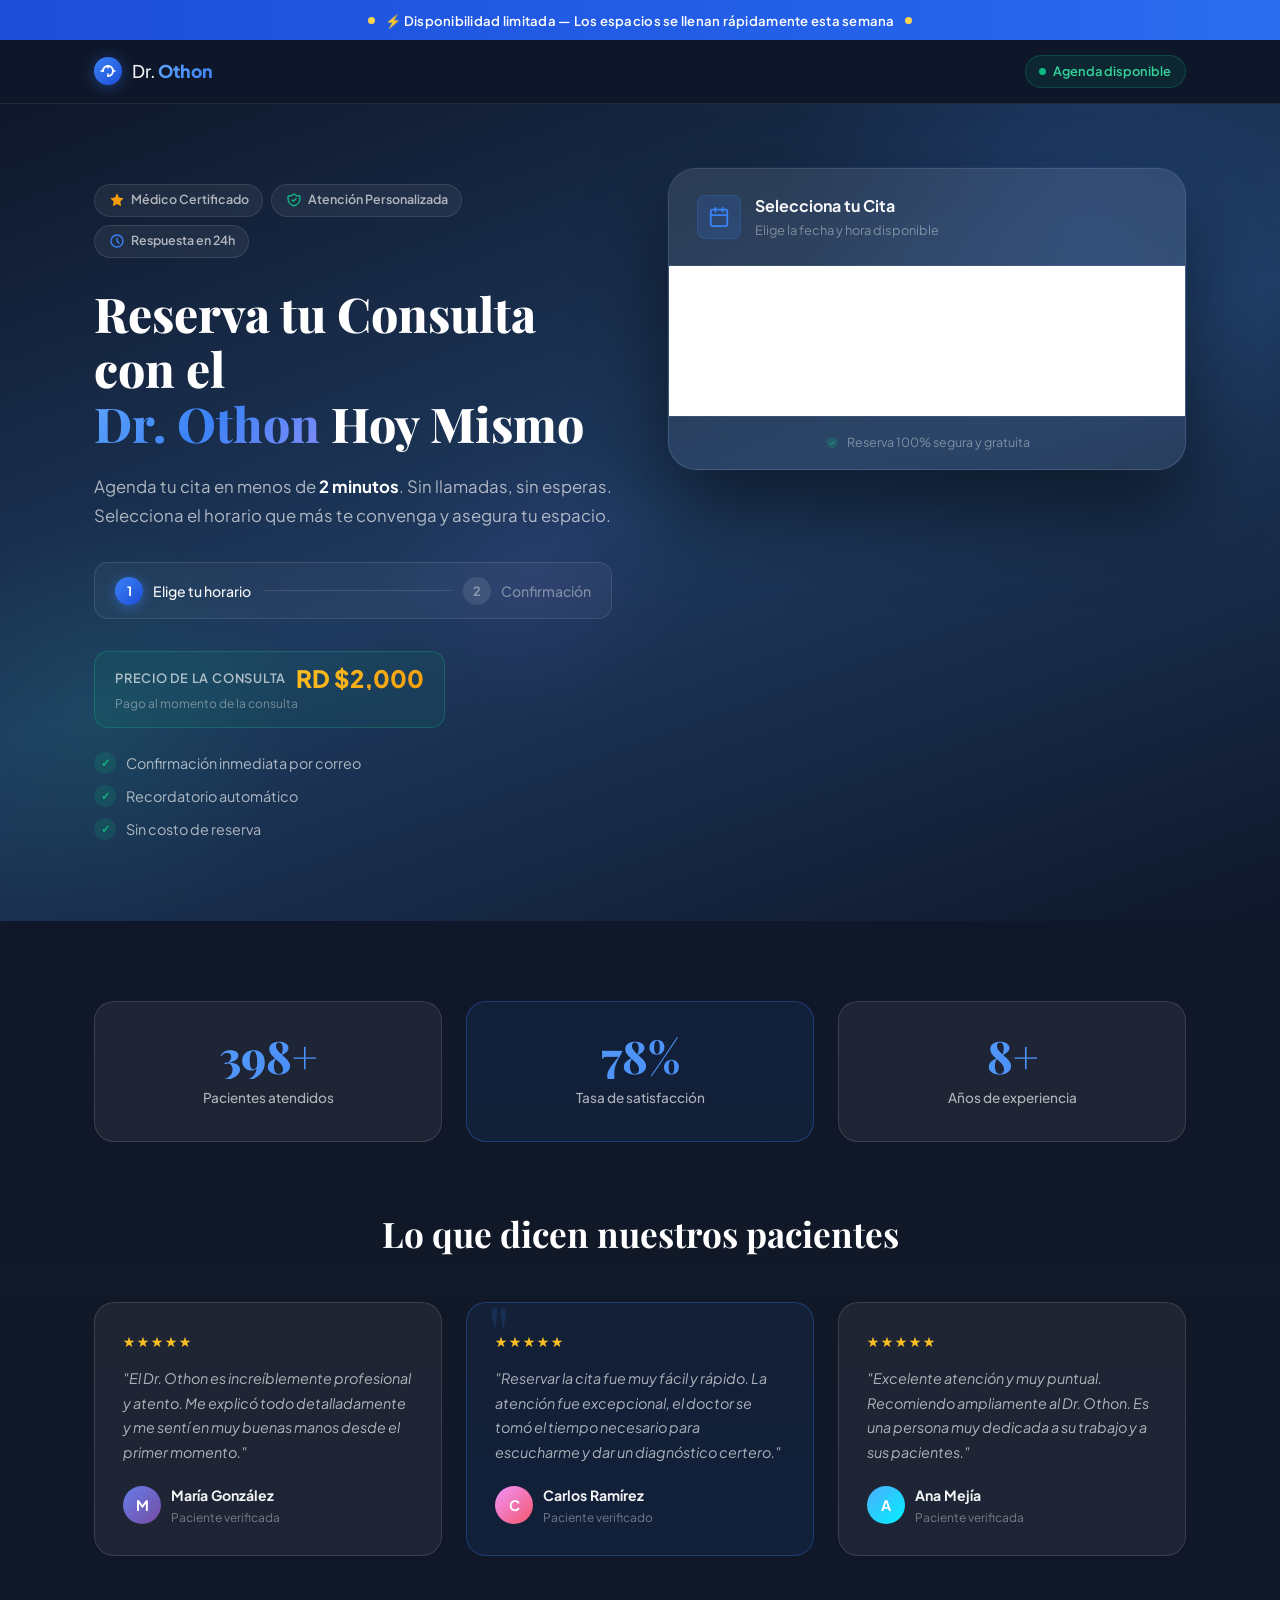
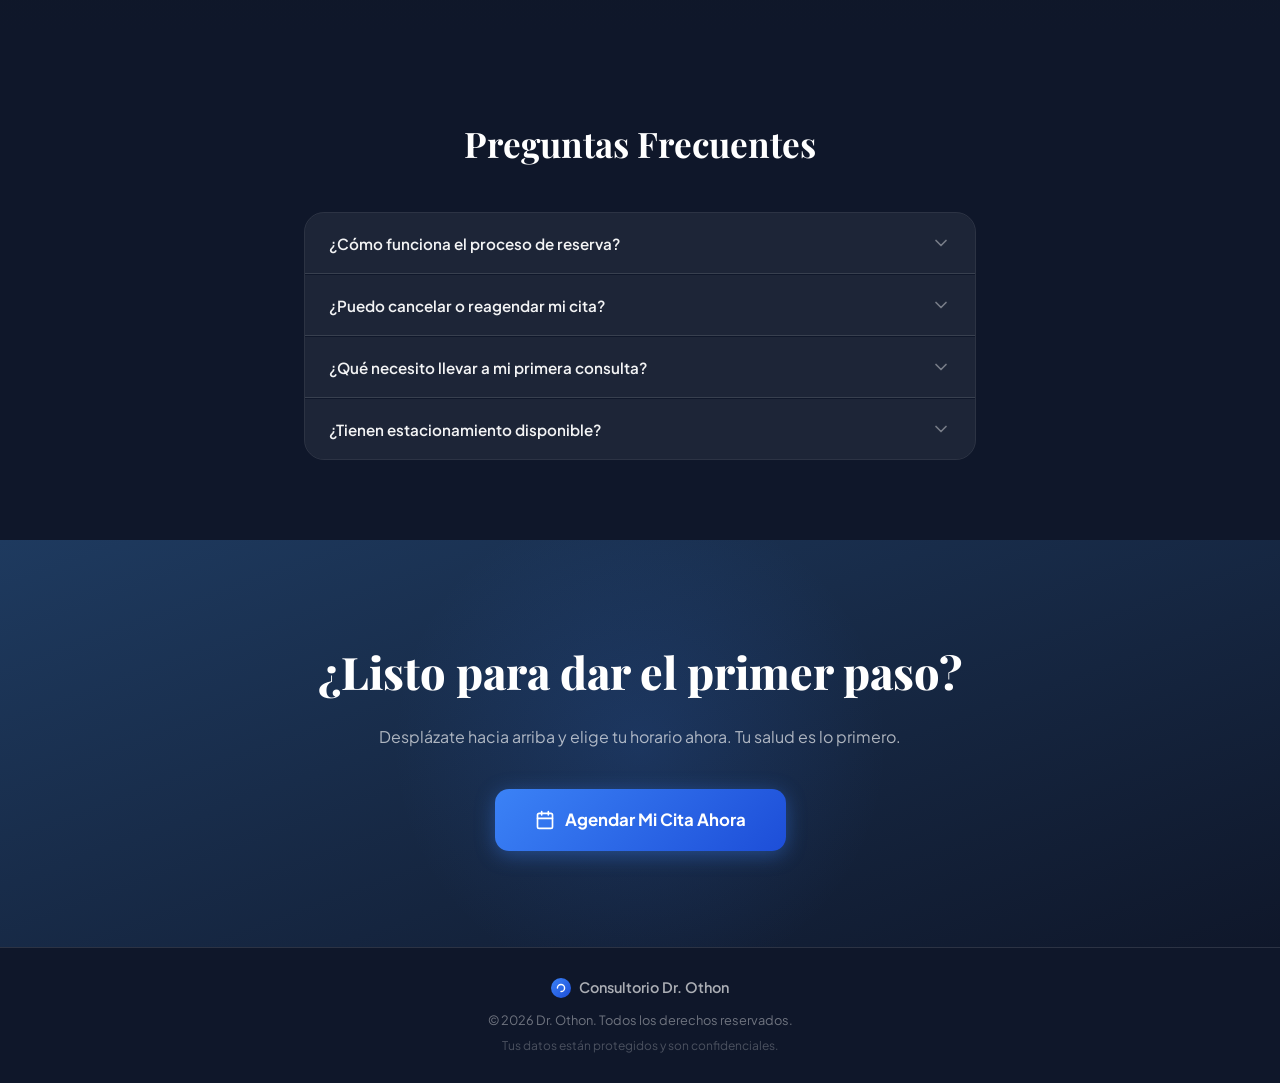
==== index.html @ 5074ccee "feat: landing page Dr. Othon - alta conversion con calendario Leadways, pixel Meta y pagina de graci" ====
<!DOCTYPE html>
<html lang="es">
<head>
  <meta charset="UTF-8" />
  <meta name="viewport" content="width=device-width, initial-scale=1.0" />
  <title>Agenda tu Cita con el Dr. Othon | Atención Médica Especializada</title>
  <meta name="description" content="Agenda tu consulta con el Dr. Othon de forma rápida y sencilla. Atención médica personalizada y de alta calidad. ¡Reserva tu cita hoy!" />
  <link rel="preconnect" href="https://fonts.googleapis.com" />
  <link rel="preconnect" href="https://fonts.gstatic.com" crossorigin />
  <link href="https://fonts.googleapis.com/css2?family=Plus+Jakarta+Sans:wght@300;400;500;600;700;800&family=Playfair+Display:wght@700;800&display=swap" rel="stylesheet" />
  <link rel="stylesheet" href="styles.css" />

  <!-- Meta Pixel Code -->
  <script>
    !function(f,b,e,v,n,t,s)
    {if(f.fbq)return;n=f.fbq=function(){n.callMethod?
    n.callMethod.apply(n,arguments):n.queue.push(arguments)};
    if(!f._fbq)f._fbq=n;n.push=n;n.loaded=!0;n.version='2.0';
    n.queue=[];t=b.createElement(e);t.async=!0;
    t.src=v;s=b.getElementsByTagName(e)[0];
    s.parentNode.insertBefore(t,s)}(window, document,'script',
    'https://connect.facebook.net/en_US/fbevents.js');
    fbq('init', '1824860601859421');
    fbq('track', 'PageView');
  </script>
  <noscript>
    <img height="1" width="1" style="display:none"
      src="https://www.facebook.com/tr?id=1824860601859421&ev=PageView&noscript=1" />
  </noscript>
  <!-- End Meta Pixel Code -->
</head>
<body>

  <!-- URGENCY BANNER -->
  <div class="urgency-banner" id="urgency-banner">
    <span class="pulse-dot"></span>
    <span>⚡ Disponibilidad limitada — Los espacios se llenan rápidamente esta semana</span>
    <span class="pulse-dot"></span>
  </div>

  <!-- HEADER -->
  <header class="header">
    <div class="header-inner">
      <div class="logo">
        <div class="logo-icon">
          <svg width="28" height="28" viewBox="0 0 28 28" fill="none" aria-hidden="true">
            <circle cx="14" cy="14" r="14" fill="url(#logo-grad)"/>
            <path d="M9 14c0-2.76 2.24-5 5-5s5 2.24 5 5-2.24 5-5 5" stroke="#fff" stroke-width="2" stroke-linecap="round"/>
            <path d="M14 9v2M14 17v2M9 14H7M21 14h-2" stroke="#fff" stroke-width="1.5" stroke-linecap="round"/>
            <defs>
              <linearGradient id="logo-grad" x1="0" y1="0" x2="28" y2="28" gradientUnits="userSpaceOnUse">
                <stop stop-color="#3B82F6"/>
                <stop offset="1" stop-color="#1D4ED8"/>
              </linearGradient>
            </defs>
          </svg>
        </div>
        <span class="logo-text">Dr. <strong>Othon</strong></span>
      </div>
      <div class="header-badge">
        <span class="badge-dot"></span>
        <span>Agenda disponible</span>
      </div>
    </div>
  </header>

  <!-- HERO SECTION -->
  <section class="hero">
    <div class="hero-bg-shapes">
      <div class="shape shape-1"></div>
      <div class="shape shape-2"></div>
      <div class="shape shape-3"></div>
    </div>
    <div class="container">
      <div class="hero-content">
        <div class="trust-badges">
          <div class="trust-badge">
            <svg width="16" height="16" viewBox="0 0 24 24" fill="none" aria-hidden="true"><path d="M12 2l2.9 6.3L22 9.3l-5 4.9 1.2 7L12 18l-6.2 3.2 1.2-7L2 9.3l7.1-1z" fill="#F59E0B"/></svg>
            Médico Certificado
          </div>
          <div class="trust-badge">
            <svg width="16" height="16" viewBox="0 0 24 24" fill="none" aria-hidden="true"><path d="M9 12l2 2 4-4m5.618-4.016A11.955 11.955 0 0112 2.944a11.955 11.955 0 01-8.618 3.04A12.02 12.02 0 003 9c0 5.591 3.824 10.29 9 11.622 5.176-1.332 9-6.03 9-11.622 0-1.042-.133-2.052-.382-3.016z" stroke="#10B981" stroke-width="2" stroke-linecap="round" stroke-linejoin="round"/></svg>
            Atención Personalizada
          </div>
          <div class="trust-badge">
            <svg width="16" height="16" viewBox="0 0 24 24" fill="none" aria-hidden="true"><path d="M12 8v4l3 3m6-3a9 9 0 11-18 0 9 9 0 0118 0z" stroke="#3B82F6" stroke-width="2" stroke-linecap="round" stroke-linejoin="round"/></svg>
            Respuesta en 24h
          </div>
        </div>

        <h1 class="hero-title">
          Reserva tu Consulta con el<br/>
          <span class="highlight-text">Dr. Othon</span> Hoy Mismo
        </h1>

        <p class="hero-subtitle">
          Agenda tu cita en menos de <strong>2 minutos</strong>. Sin llamadas, sin esperas. 
          Selecciona el horario que más te convenga y asegura tu espacio.
        </p>

        <!-- STEP INDICATOR -->
        <div class="steps-indicator">
          <div class="step active" id="step-indicator-1">
            <div class="step-num">1</div>
            <span>Elige tu horario</span>
          </div>
          <div class="step-connector"></div>
          <div class="step" id="step-indicator-2">
            <div class="step-num">2</div>
            <span>Confirmación</span>
          </div>
        </div>

        <!-- PRICE TAG -->
        <div class="price-tag">
          <div class="price-tag-inner">
            <span class="price-label">Precio de la consulta</span>
            <span class="price-amount">RD $2,000</span>
          </div>
          <div class="price-note">Pago al momento de la consulta</div>
        </div>

        <!-- BENEFITS ROW -->
        <div class="benefits-row">
          <div class="benefit-item">
            <div class="benefit-icon">✓</div>
            <span>Confirmación inmediata por correo</span>
          </div>
          <div class="benefit-item">
            <div class="benefit-icon">✓</div>
            <span>Recordatorio automático</span>
          </div>
          <div class="benefit-item">
            <div class="benefit-icon">✓</div>
            <span>Sin costo de reserva</span>
          </div>
        </div>
      </div>

      <!-- CALENDAR CARD -->
      <div class="calendar-card" id="calendar-section">
        <div class="card-header">
          <div class="card-header-icon">
            <svg width="22" height="22" viewBox="0 0 24 24" fill="none" aria-hidden="true">
              <rect x="3" y="4" width="18" height="18" rx="2" stroke="#3B82F6" stroke-width="2"/>
              <path d="M3 10h18M8 2v4M16 2v4" stroke="#3B82F6" stroke-width="2" stroke-linecap="round"/>
            </svg>
          </div>
          <div>
            <h2 class="card-title">Selecciona tu Cita</h2>
            <p class="card-subtitle">Elige la fecha y hora disponible</p>
          </div>
        </div>

        <div class="calendar-wrapper">
          <iframe 
            src="https://api.leadways.app/widget/booking/D5LoocAgL6M0CqwpDb0W" 
            style="width: 100%;border:none;overflow: hidden;" 
            scrolling="no" 
            id="D5LoocAgL6M0CqwpDb0W_1774272347127">
          </iframe>
          <script src="https://api.leadways.app/js/form_embed.js" type="text/javascript"></script>
        </div>

        <div class="calendar-footer">
          <div class="security-note">
            <svg width="14" height="14" viewBox="0 0 24 24" fill="none" aria-hidden="true">
              <path d="M12 2l-8.5 4.5v5c0 4.6 3.6 8.9 8.5 10 4.9-1.1 8.5-5.4 8.5-10v-5L12 2z" fill="#10B981" opacity=".2" stroke="#10B981" stroke-width="1.5"/>
              <path d="M8.5 12l2.5 2.5 5-5" stroke="#10B981" stroke-width="1.5" stroke-linecap="round" stroke-linejoin="round"/>
            </svg>
            <span>Reserva 100% segura y gratuita</span>
          </div>
        </div>
      </div>
    </div>
  </section>

  <!-- SOCIAL PROOF SECTION -->
  <section class="social-proof">
    <div class="container">
      <div class="stat-cards">
        <div class="stat-card">
          <div class="stat-number">500+</div>
          <div class="stat-label">Pacientes atendidos</div>
        </div>
        <div class="stat-card stat-card--center">
          <div class="stat-number">98%</div>
          <div class="stat-label">Tasa de satisfacción</div>
        </div>
        <div class="stat-card">
          <div class="stat-number">10+</div>
          <div class="stat-label">Años de experiencia</div>
        </div>
      </div>

      <h2 class="section-title">Lo que dicen nuestros pacientes</h2>
      <div class="testimonials-grid">
        <div class="testimonial-card">
          <div class="testimonial-stars">★★★★★</div>
          <p class="testimonial-text">"El Dr. Othon es increíblemente profesional y atento. Me explicó todo detalladamente y me sentí en muy buenas manos desde el primer momento."</p>
          <div class="testimonial-author">
            <div class="author-avatar" style="background: linear-gradient(135deg, #667eea, #764ba2);">M</div>
            <div>
              <div class="author-name">María González</div>
              <div class="author-detail">Paciente verificada</div>
            </div>
          </div>
        </div>
        <div class="testimonial-card testimonial-card--featured">
          <div class="testimonial-stars">★★★★★</div>
          <p class="testimonial-text">"Reservar la cita fue muy fácil y rápido. La atención fue excepcional, el doctor se tomó el tiempo necesario para escucharme y dar un diagnóstico certero."</p>
          <div class="testimonial-author">
            <div class="author-avatar" style="background: linear-gradient(135deg, #f093fb, #f5576c);">C</div>
            <div>
              <div class="author-name">Carlos Ramírez</div>
              <div class="author-detail">Paciente verificado</div>
            </div>
          </div>
        </div>
        <div class="testimonial-card">
          <div class="testimonial-stars">★★★★★</div>
          <p class="testimonial-text">"Excelente atención y muy puntual. Recomiendo ampliamente al Dr. Othon. Es una persona muy dedicada a su trabajo y a sus pacientes."</p>
          <div class="testimonial-author">
            <div class="author-avatar" style="background: linear-gradient(135deg, #4facfe, #00f2fe);">A</div>
            <div>
              <div class="author-name">Ana Mejía</div>
              <div class="author-detail">Paciente verificada</div>
            </div>
          </div>
        </div>
      </div>
    </div>
  </section>

  <!-- FAQ SECTION -->
  <section class="faq-section">
    <div class="container-narrow">
      <h2 class="section-title">Preguntas Frecuentes</h2>
      <div class="faq-list">
        <div class="faq-item">
          <button class="faq-question" aria-expanded="false" onclick="toggleFaq(this)">
            <span>¿Cómo funciona el proceso de reserva?</span>
            <svg class="faq-icon" width="20" height="20" viewBox="0 0 24 24" fill="none"><path d="M6 9l6 6 6-6" stroke="currentColor" stroke-width="2" stroke-linecap="round" stroke-linejoin="round"/></svg>
          </button>
          <div class="faq-answer">
            <p>Es muy sencillo: selecciona la fecha y hora disponible en el calendario, completa tus datos de contacto y listo. Recibirás una confirmación inmediata por correo electrónico con todos los detalles de tu cita.</p>
          </div>
        </div>
        <div class="faq-item">
          <button class="faq-question" aria-expanded="false" onclick="toggleFaq(this)">
            <span>¿Puedo cancelar o reagendar mi cita?</span>
            <svg class="faq-icon" width="20" height="20" viewBox="0 0 24 24" fill="none"><path d="M6 9l6 6 6-6" stroke="currentColor" stroke-width="2" stroke-linecap="round" stroke-linejoin="round"/></svg>
          </button>
          <div class="faq-answer">
            <p>Sí, puedes cancelar o reagendar tu cita con al menos 24 horas de anticipación. Encontrarás el enlace para hacerlo en el correo de confirmación que recibirás.</p>
          </div>
        </div>
        <div class="faq-item">
          <button class="faq-question" aria-expanded="false" onclick="toggleFaq(this)">
            <span>¿Qué necesito llevar a mi primera consulta?</span>
            <svg class="faq-icon" width="20" height="20" viewBox="0 0 24 24" fill="none"><path d="M6 9l6 6 6-6" stroke="currentColor" stroke-width="2" stroke-linecap="round" stroke-linejoin="round"/></svg>
          </button>
          <div class="faq-answer">
            <p>Para tu primera consulta te recomendamos traer tu identificación personal, cualquier resultado de exámenes previos relevantes y una lista de los medicamentos que tomas actualmente si aplica.</p>
          </div>
        </div>
        <div class="faq-item">
          <button class="faq-question" aria-expanded="false" onclick="toggleFaq(this)">
            <span>¿Tienen estacionamiento disponible?</span>
            <svg class="faq-icon" width="20" height="20" viewBox="0 0 24 24" fill="none"><path d="M6 9l6 6 6-6" stroke="currentColor" stroke-width="2" stroke-linecap="round" stroke-linejoin="round"/></svg>
          </button>
          <div class="faq-answer">
            <p>Sí, contamos con estacionamiento disponible para nuestros pacientes. Al confirmar tu cita, recibirás instrucciones detalladas sobre cómo llegar a nuestra consulta.</p>
          </div>
        </div>
      </div>
    </div>
  </section>

  <!-- FINAL CTA -->
  <section class="final-cta">
    <div class="container-narrow text-center">
      <h2 class="cta-title">¿Listo para dar el primer paso?</h2>
      <p class="cta-subtitle">Desplázate hacia arriba y elige tu horario ahora. Tu salud es lo primero.</p>
      <a href="#calendar-section" class="btn-primary btn-large" id="scroll-to-calendar-btn">
        <svg width="20" height="20" viewBox="0 0 24 24" fill="none" aria-hidden="true">
          <rect x="3" y="4" width="18" height="18" rx="2" stroke="currentColor" stroke-width="2"/>
          <path d="M3 10h18M8 2v4M16 2v4" stroke="currentColor" stroke-width="2" stroke-linecap="round"/>
        </svg>
        Agendar Mi Cita Ahora
      </a>
    </div>
  </section>

  <!-- FOOTER -->
  <footer class="footer">
    <div class="container">
      <div class="footer-inner">
        <div class="footer-logo">
          <svg width="20" height="20" viewBox="0 0 28 28" fill="none" aria-hidden="true">
            <circle cx="14" cy="14" r="14" fill="url(#logo-grad2)"/>
            <path d="M9 14c0-2.76 2.24-5 5-5s5 2.24 5 5-2.24 5-5 5" stroke="#fff" stroke-width="2" stroke-linecap="round"/>
            <defs>
              <linearGradient id="logo-grad2" x1="0" y1="0" x2="28" y2="28" gradientUnits="userSpaceOnUse">
                <stop stop-color="#3B82F6"/><stop offset="1" stop-color="#1D4ED8"/>
              </linearGradient>
            </defs>
          </svg>
          <span>Consultorio Dr. Othon</span>
        </div>
        <p class="footer-copy">© 2026 Dr. Othon. Todos los derechos reservados.</p>
        <p class="footer-note">Tus datos están protegidos y son confidenciales.</p>
      </div>
    </div>
  </footer>

  <!-- form_embed.js ya está cargado junto al iframe arriba -->
  <script src="main.js"></script>
</body>
</html>
---- styles.css ----
/* =========================================================
   DR. OTHON LANDING PAGE — GLOBAL STYLES
   ========================================================= */

/* ── Reset & Base ────────────────────────────────────────── */
*, *::before, *::after {
  box-sizing: border-box;
  margin: 0;
  padding: 0;
}

:root {
  --blue-500:   #3B82F6;
  --blue-600:   #2563EB;
  --blue-700:   #1D4ED8;
  --blue-900:   #1e3a5f;
  --green-400:  #34D399;
  --green-500:  #10B981;
  --amber-400:  #FBBF24;
  --slate-900:  #0f172a;
  --slate-800:  #1e293b;
  --slate-700:  #334155;
  --white:      #ffffff;
  --glass-bg:   rgba(255,255,255,0.06);
  --glass-border: rgba(255,255,255,0.12);
  --text-primary: rgba(255,255,255,0.95);
  --text-secondary: rgba(255,255,255,0.65);
  --text-muted:  rgba(255,255,255,0.4);
  --radius-sm:  8px;
  --radius-md:  14px;
  --radius-lg:  20px;
  --radius-xl:  28px;
  --transition: 0.25s cubic-bezier(0.4, 0, 0.2, 1);
  --shadow-lg:  0 20px 60px rgba(0,0,0,0.4);
  --shadow-xl:  0 40px 80px rgba(0,0,0,0.5);
}

html {
  scroll-behavior: smooth;
  -webkit-text-size-adjust: 100%;
}

body {
  font-family: 'Plus Jakarta Sans', -apple-system, BlinkMacSystemFont, sans-serif;
  background-color: var(--slate-900);
  color: var(--text-primary);
  line-height: 1.6;
  -webkit-font-smoothing: antialiased;
  -moz-osx-font-smoothing: grayscale;
  overflow-x: hidden;
}

/* ── Layout ──────────────────────────────────────────────── */
.container {
  width: 100%;
  max-width: 1140px;
  margin: 0 auto;
  padding: 0 1.5rem;
}

.container-narrow {
  width: 100%;
  max-width: 720px;
  margin: 0 auto;
  padding: 0 1.5rem;
}

.text-center { text-align: center; }

/* ── Urgency Banner ─────────────────────────────────────── */
.urgency-banner {
  background: linear-gradient(90deg, #1D4ED8, #2563EB, #3B82F6, #2563EB, #1D4ED8);
  background-size: 300% 100%;
  animation: gradient-shift 4s ease infinite;
  color: #fff;
  font-size: 0.82rem;
  font-weight: 600;
  text-align: center;
  padding: 0.6rem 1rem;
  display: flex;
  align-items: center;
  justify-content: center;
  gap: 10px;
  letter-spacing: 0.02em;
  position: sticky;
  top: 0;
  z-index: 1000;
}

@keyframes gradient-shift {
  0%, 100% { background-position: 0% 50%; }
  50%       { background-position: 100% 50%; }
}

.pulse-dot {
  display: inline-block;
  width: 7px;
  height: 7px;
  background: #FCD34D;
  border-radius: 50%;
  flex-shrink: 0;
  animation: pulse-dot 1.5s ease infinite;
}

@keyframes pulse-dot {
  0%, 100% { opacity: 1; transform: scale(1); }
  50%       { opacity: 0.6; transform: scale(0.8); }
}

/* ── Header ──────────────────────────────────────────────── */
.header {
  background: rgba(15,23,42,0.85);
  backdrop-filter: blur(20px);
  -webkit-backdrop-filter: blur(20px);
  border-bottom: 1px solid rgba(255,255,255,0.08);
  position: sticky;
  top: 32px;
  z-index: 900;
  padding: 0.9rem 0;
}

.header-inner {
  max-width: 1140px;
  margin: 0 auto;
  padding: 0 1.5rem;
  display: flex;
  align-items: center;
  justify-content: space-between;
}

.logo {
  display: flex;
  align-items: center;
  gap: 10px;
}

.logo-icon {
  display: flex;
  align-items: center;
  justify-content: center;
  filter: drop-shadow(0 2px 8px rgba(59,130,246,0.4));
}

.logo-text {
  font-size: 1.1rem;
  font-weight: 500;
  color: var(--text-primary);
  letter-spacing: -0.01em;
}

.logo-text strong {
  font-weight: 800;
  background: linear-gradient(135deg, #60A5FA, #3B82F6);
  -webkit-background-clip: text;
  -webkit-text-fill-color: transparent;
  background-clip: text;
}

.header-badge {
  display: flex;
  align-items: center;
  gap: 7px;
  font-size: 0.8rem;
  font-weight: 600;
  color: var(--green-400);
  background: rgba(16,185,129,0.1);
  border: 1px solid rgba(16,185,129,0.25);
  border-radius: 100px;
  padding: 0.35rem 0.85rem;
}

.badge-dot {
  width: 7px;
  height: 7px;
  background: var(--green-500);
  border-radius: 50%;
  animation: pulse-dot 1.5s ease infinite;
}

/* ── Hero Section ────────────────────────────────────────── */
.hero {
  min-height: calc(100vh - 100px);
  display: flex;
  align-items: flex-start;
  padding: 4rem 0 5rem;
  position: relative;
  overflow: hidden;
  background: linear-gradient(160deg, #0f172a 0%, #1e3a5f 50%, #0f172a 100%);
}

/* Background shapes */
.hero-bg-shapes {
  position: absolute;
  inset: 0;
  pointer-events: none;
  overflow: hidden;
}

.shape {
  position: absolute;
  border-radius: 50%;
}

.shape-1 {
  width: 600px;
  height: 600px;
  background: radial-gradient(circle, rgba(59,130,246,0.15) 0%, transparent 70%);
  top: -200px;
  right: -100px;
  animation: float-1 8s ease-in-out infinite;
}

.shape-2 {
  width: 400px;
  height: 400px;
  background: radial-gradient(circle, rgba(16,185,129,0.1) 0%, transparent 70%);
  bottom: 0;
  left: -100px;
  animation: float-2 10s ease-in-out infinite;
}

.shape-3 {
  width: 300px;
  height: 300px;
  background: radial-gradient(circle, rgba(139,92,246,0.08) 0%, transparent 70%);
  top: 40%;
  left: 30%;
  animation: float-1 12s ease-in-out infinite reverse;
}

@keyframes float-1 {
  0%, 100% { transform: translate(0, 0) scale(1); }
  50%       { transform: translate(-20px, 20px) scale(1.05); }
}

@keyframes float-2 {
  0%, 100% { transform: translate(0, 0) scale(1); }
  50%       { transform: translate(15px, -15px) scale(1.03); }
}

/* Hero layout */
.hero .container {
  display: grid;
  grid-template-columns: 1fr 1fr;
  gap: 3.5rem;
  align-items: start;
  position: relative;
  z-index: 1;
}

.hero-content {
  padding-top: 1rem;
}

/* Trust badges */
.trust-badges {
  display: flex;
  flex-wrap: wrap;
  gap: 8px;
  margin-bottom: 1.75rem;
}

.trust-badge {
  display: flex;
  align-items: center;
  gap: 6px;
  font-size: 0.78rem;
  font-weight: 600;
  color: var(--text-secondary);
  background: rgba(255,255,255,0.06);
  border: 1px solid rgba(255,255,255,0.1);
  border-radius: 100px;
  padding: 0.35rem 0.85rem;
  transition: var(--transition);
}

.trust-badge:hover {
  background: rgba(255,255,255,0.1);
  color: var(--text-primary);
}

/* Hero title */
.hero-title {
  font-family: 'Playfair Display', Georgia, serif;
  font-size: clamp(2rem, 4vw, 3rem);
  font-weight: 800;
  line-height: 1.15;
  margin-bottom: 1.25rem;
  color: var(--white);
}

.highlight-text {
  background: linear-gradient(135deg, #60A5FA 0%, #3B82F6 50%, #818CF8 100%);
  -webkit-background-clip: text;
  -webkit-text-fill-color: transparent;
  background-clip: text;
}

.hero-subtitle {
  font-size: 1.05rem;
  color: var(--text-secondary);
  line-height: 1.75;
  margin-bottom: 2rem;
}

.hero-subtitle strong {
  color: var(--white);
}

/* Steps indicator */
.steps-indicator {
  display: flex;
  align-items: center;
  gap: 0;
  margin-bottom: 2rem;
  background: rgba(255,255,255,0.04);
  border: 1px solid rgba(255,255,255,0.1);
  border-radius: var(--radius-md);
  padding: 0.85rem 1.25rem;
}

.step {
  display: flex;
  align-items: center;
  gap: 10px;
  font-size: 0.88rem;
  font-weight: 500;
  color: var(--text-muted);
  transition: var(--transition);
}

.step.active {
  color: var(--text-primary);
}

.step-num {
  width: 28px;
  height: 28px;
  border-radius: 50%;
  background: rgba(255,255,255,0.1);
  display: flex;
  align-items: center;
  justify-content: center;
  font-size: 0.8rem;
  font-weight: 700;
  flex-shrink: 0;
  transition: var(--transition);
}

.step.active .step-num {
  background: linear-gradient(135deg, var(--blue-500), var(--blue-700));
  box-shadow: 0 2px 12px rgba(59,130,246,0.5);
  color: #fff;
}

.step-connector {
  flex: 1;
  height: 1px;
  background: rgba(255,255,255,0.12);
  margin: 0 12px;
}

/* Price tag */
.price-tag {
  display: inline-flex;
  flex-direction: column;
  gap: 4px;
  background: rgba(16,185,129,0.08);
  border: 1px solid rgba(16,185,129,0.3);
  border-radius: var(--radius-md);
  padding: 0.85rem 1.25rem;
  margin-bottom: 1.5rem;
}

.price-tag-inner {
  display: flex;
  align-items: center;
  gap: 10px;
}

.price-label {
  font-size: 0.8rem;
  font-weight: 600;
  color: var(--text-secondary);
  text-transform: uppercase;
  letter-spacing: 0.06em;
}

.price-amount {
  font-size: 1.5rem;
  font-weight: 800;
  background: linear-gradient(135deg, #FBBF24, #F59E0B);
  -webkit-background-clip: text;
  -webkit-text-fill-color: transparent;
  background-clip: text;
  line-height: 1;
}

.price-note {
  font-size: 0.75rem;
  color: var(--text-muted);
}

/* Benefits row */
.benefits-row {
  display: flex;
  flex-direction: column;
  gap: 10px;
}


.benefit-item {
  display: flex;
  align-items: center;
  gap: 10px;
  font-size: 0.9rem;
  color: var(--text-secondary);
}

.benefit-icon {
  width: 22px;
  height: 22px;
  border-radius: 50%;
  background: rgba(16,185,129,0.15);
  color: var(--green-500);
  display: flex;
  align-items: center;
  justify-content: center;
  font-size: 0.7rem;
  font-weight: 700;
  flex-shrink: 0;
}

/* Calendar Card */
.calendar-card {
  background: rgba(255,255,255,0.06);
  backdrop-filter: blur(20px);
  -webkit-backdrop-filter: blur(20px);
  border: 1px solid rgba(255,255,255,0.12);
  border-radius: var(--radius-xl);
  overflow: hidden;
  box-shadow: var(--shadow-xl), 0 0 0 1px rgba(59,130,246,0.1);
  animation: card-appear 0.8s cubic-bezier(0.16, 1, 0.3, 1) 0.2s both;
}

@keyframes card-appear {
  from { opacity: 0; transform: translateY(30px); }
  to   { opacity: 1; transform: translateY(0); }
}

.card-header {
  display: flex;
  align-items: center;
  gap: 14px;
  padding: 1.5rem 1.75rem;
  border-bottom: 1px solid rgba(255,255,255,0.08);
  background: rgba(255,255,255,0.03);
}

.card-header-icon {
  width: 44px;
  height: 44px;
  border-radius: var(--radius-sm);
  background: rgba(59,130,246,0.15);
  border: 1px solid rgba(59,130,246,0.2);
  display: flex;
  align-items: center;
  justify-content: center;
  flex-shrink: 0;
}

.card-title {
  font-size: 1rem;
  font-weight: 700;
  color: var(--text-primary);
}

.card-subtitle {
  font-size: 0.8rem;
  color: var(--text-muted);
  margin-top: 2px;
}

.calendar-wrapper {
  padding: 0;
  background: #ffffff;
  /* No min-height fixed: Leadways form_embed.js controla la altura via postMessage */
}

.calendar-wrapper iframe {
  width: 100%;
  border: none;
  overflow: hidden;
  display: block;
  /* La altura es manejada por form_embed.js del proveedor */
}

.calendar-footer {
  padding: 1rem 1.75rem;
  border-top: 1px solid rgba(255,255,255,0.08);
  display: flex;
  align-items: center;
  justify-content: center;
}

.security-note {
  display: flex;
  align-items: center;
  gap: 8px;
  font-size: 0.78rem;
  color: var(--text-muted);
}

/* ── Section Titles ──────────────────────────────────────── */
.section-title {
  font-family: 'Playfair Display', Georgia, serif;
  font-size: clamp(1.6rem, 3vw, 2.2rem);
  font-weight: 700;
  color: var(--white);
  text-align: center;
  margin-bottom: 2.5rem;
}

/* ── Social Proof ────────────────────────────────────────── */
.social-proof {
  padding: 5rem 0;
  background: linear-gradient(180deg, #0f172a, #111827, #0f172a);
  position: relative;
}

.stat-cards {
  display: grid;
  grid-template-columns: repeat(3, 1fr);
  gap: 1.5rem;
  margin-bottom: 4rem;
}

.stat-card {
  background: var(--glass-bg);
  border: 1px solid var(--glass-border);
  border-radius: var(--radius-lg);
  padding: 2rem 1.5rem;
  text-align: center;
  transition: var(--transition);
}

.stat-card:hover {
  background: rgba(255,255,255,0.09);
  border-color: rgba(255,255,255,0.18);
  transform: translateY(-4px);
}

.stat-card--center {
  border-color: rgba(59,130,246,0.3);
  background: rgba(59,130,246,0.08);
}

.stat-number {
  font-family: 'Playfair Display', serif;
  font-size: 2.8rem;
  font-weight: 800;
  background: linear-gradient(135deg, #60A5FA, #3B82F6);
  -webkit-background-clip: text;
  -webkit-text-fill-color: transparent;
  background-clip: text;
  line-height: 1;
  margin-bottom: 0.5rem;
}

.stat-label {
  font-size: 0.85rem;
  color: var(--text-secondary);
  font-weight: 500;
}

/* Testimonials */
.testimonials-grid {
  display: grid;
  grid-template-columns: repeat(3, 1fr);
  gap: 1.5rem;
}

.testimonial-card {
  background: var(--glass-bg);
  border: 1px solid var(--glass-border);
  border-radius: var(--radius-lg);
  padding: 1.75rem;
  transition: var(--transition);
}

.testimonial-card:hover {
  transform: translateY(-4px);
  border-color: rgba(255,255,255,0.18);
}

.testimonial-card--featured {
  border-color: rgba(59,130,246,0.3);
  background: rgba(59,130,246,0.08);
  position: relative;
}

.testimonial-card--featured::before {
  content: '"';
  position: absolute;
  top: -10px;
  left: 20px;
  font-size: 5rem;
  font-family: 'Playfair Display', serif;
  color: rgba(59,130,246,0.15);
  line-height: 1;
}

.testimonial-stars {
  color: var(--amber-400);
  font-size: 0.85rem;
  margin-bottom: 0.85rem;
  letter-spacing: 2px;
}

.testimonial-text {
  font-size: 0.9rem;
  color: var(--text-secondary);
  line-height: 1.7;
  margin-bottom: 1.25rem;
  font-style: italic;
}

.testimonial-author {
  display: flex;
  align-items: center;
  gap: 10px;
}

.author-avatar {
  width: 38px;
  height: 38px;
  border-radius: 50%;
  display: flex;
  align-items: center;
  justify-content: center;
  font-size: 0.9rem;
  font-weight: 700;
  color: #fff;
  flex-shrink: 0;
}

.author-name {
  font-size: 0.88rem;
  font-weight: 700;
  color: var(--text-primary);
}

.author-detail {
  font-size: 0.75rem;
  color: var(--text-muted);
  margin-top: 1px;
}

/* ── FAQ ─────────────────────────────────────────────────── */
.faq-section {
  padding: 5rem 0;
  background: #0f172a;
}

.faq-list {
  display: flex;
  flex-direction: column;
  gap: 1px;
  border: 1px solid var(--glass-border);
  border-radius: var(--radius-lg);
  overflow: hidden;
}

.faq-item {
  background: var(--glass-bg);
  border-bottom: 1px solid var(--glass-border);
}

.faq-item:last-child {
  border-bottom: none;
}

.faq-question {
  width: 100%;
  display: flex;
  align-items: center;
  justify-content: space-between;
  gap: 1rem;
  padding: 1.25rem 1.5rem;
  background: none;
  border: none;
  cursor: pointer;
  font-family: inherit;
  font-size: 0.95rem;
  font-weight: 600;
  color: var(--text-primary);
  text-align: left;
  transition: var(--transition);
}

.faq-question:hover {
  background: rgba(255,255,255,0.04);
  color: #fff;
}

.faq-icon {
  flex-shrink: 0;
  color: var(--text-muted);
  transition: transform 0.3s ease;
}

.faq-question[aria-expanded="true"] .faq-icon {
  transform: rotate(180deg);
}

.faq-answer {
  max-height: 0;
  overflow: hidden;
  transition: max-height 0.35s ease, padding 0.35s ease;
  padding: 0 1.5rem;
}

.faq-answer.open {
  max-height: 200px;
  padding: 0 1.5rem 1.25rem;
}

.faq-answer p {
  font-size: 0.88rem;
  color: var(--text-secondary);
  line-height: 1.75;
}

/* ── Final CTA ───────────────────────────────────────────── */
.final-cta {
  padding: 6rem 0;
  background: linear-gradient(160deg, #1e3a5f 0%, #0f172a 100%);
  position: relative;
  overflow: hidden;
}

.final-cta::before {
  content: '';
  position: absolute;
  width: 500px;
  height: 500px;
  background: radial-gradient(circle, rgba(59,130,246,0.15) 0%, transparent 70%);
  top: 50%;
  left: 50%;
  transform: translate(-50%, -50%);
  border-radius: 50%;
}

.cta-title {
  font-family: 'Playfair Display', Georgia, serif;
  font-size: clamp(1.8rem, 4vw, 2.8rem);
  font-weight: 800;
  color: var(--white);
  margin-bottom: 1rem;
  position: relative;
}

.cta-subtitle {
  font-size: 1rem;
  color: var(--text-secondary);
  margin-bottom: 2.5rem;
  position: relative;
}

/* ── Buttons ─────────────────────────────────────────────── */
.btn-primary {
  display: inline-flex;
  align-items: center;
  justify-content: center;
  gap: 10px;
  background: linear-gradient(135deg, var(--blue-500), var(--blue-700));
  color: #ffffff;
  text-decoration: none;
  font-family: inherit;
  font-weight: 700;
  font-size: 1rem;
  padding: 0.9rem 2rem;
  border-radius: var(--radius-md);
  border: none;
  cursor: pointer;
  transition: all 0.25s ease;
  box-shadow: 0 4px 20px rgba(59,130,246,0.4);
  position: relative;
  overflow: hidden;
}

.btn-primary::before {
  content: '';
  position: absolute;
  inset: 0;
  background: linear-gradient(135deg, #60A5FA, var(--blue-600));
  opacity: 0;
  transition: opacity 0.25s ease;
}

.btn-primary:hover {
  transform: translateY(-2px);
  box-shadow: 0 8px 30px rgba(59,130,246,0.6);
}

.btn-primary:hover::before { opacity: 1; }

.btn-primary span,
.btn-primary svg { position: relative; z-index: 1; }

.btn-large {
  padding: 1.1rem 2.5rem;
  font-size: 1.05rem;
  border-radius: var(--radius-md);
}

/* ── Footer ──────────────────────────────────────────────── */
.footer {
  background: var(--slate-900);
  border-top: 1px solid var(--glass-border);
  padding: 1.75rem 0;
}

.footer-inner {
  display: flex;
  flex-direction: column;
  align-items: center;
  gap: 0.35rem;
  text-align: center;
}

.footer-logo {
  display: flex;
  align-items: center;
  gap: 8px;
  font-size: 0.9rem;
  font-weight: 600;
  color: var(--text-secondary);
  margin-bottom: 0.3rem;
}

.footer-copy {
  font-size: 0.8rem;
  color: var(--text-muted);
}

.footer-note {
  font-size: 0.75rem;
  color: rgba(255,255,255,0.25);
}

/* ── Responsive ──────────────────────────────────────────── */
@media (max-width: 900px) {
  .hero .container {
    grid-template-columns: 1fr;
    gap: 2.5rem;
  }

  .hero {
    padding: 3rem 0 4rem;
  }

  .stat-cards,
  .testimonials-grid {
    grid-template-columns: 1fr;
  }

  .stat-cards {
    grid-template-columns: repeat(3, 1fr);
  }
}

@media (max-width: 640px) {
  .trust-badges { gap: 6px; }
  .trust-badge { font-size: 0.72rem; padding: 0.3rem 0.75rem; }
  .stat-cards { grid-template-columns: 1fr; }
  .final-cta { padding: 4rem 0; }
  .steps-indicator { flex-wrap: wrap; gap: 8px; }
  .step-connector { display: none; }
  .urgency-banner { font-size: 0.75rem; }
}
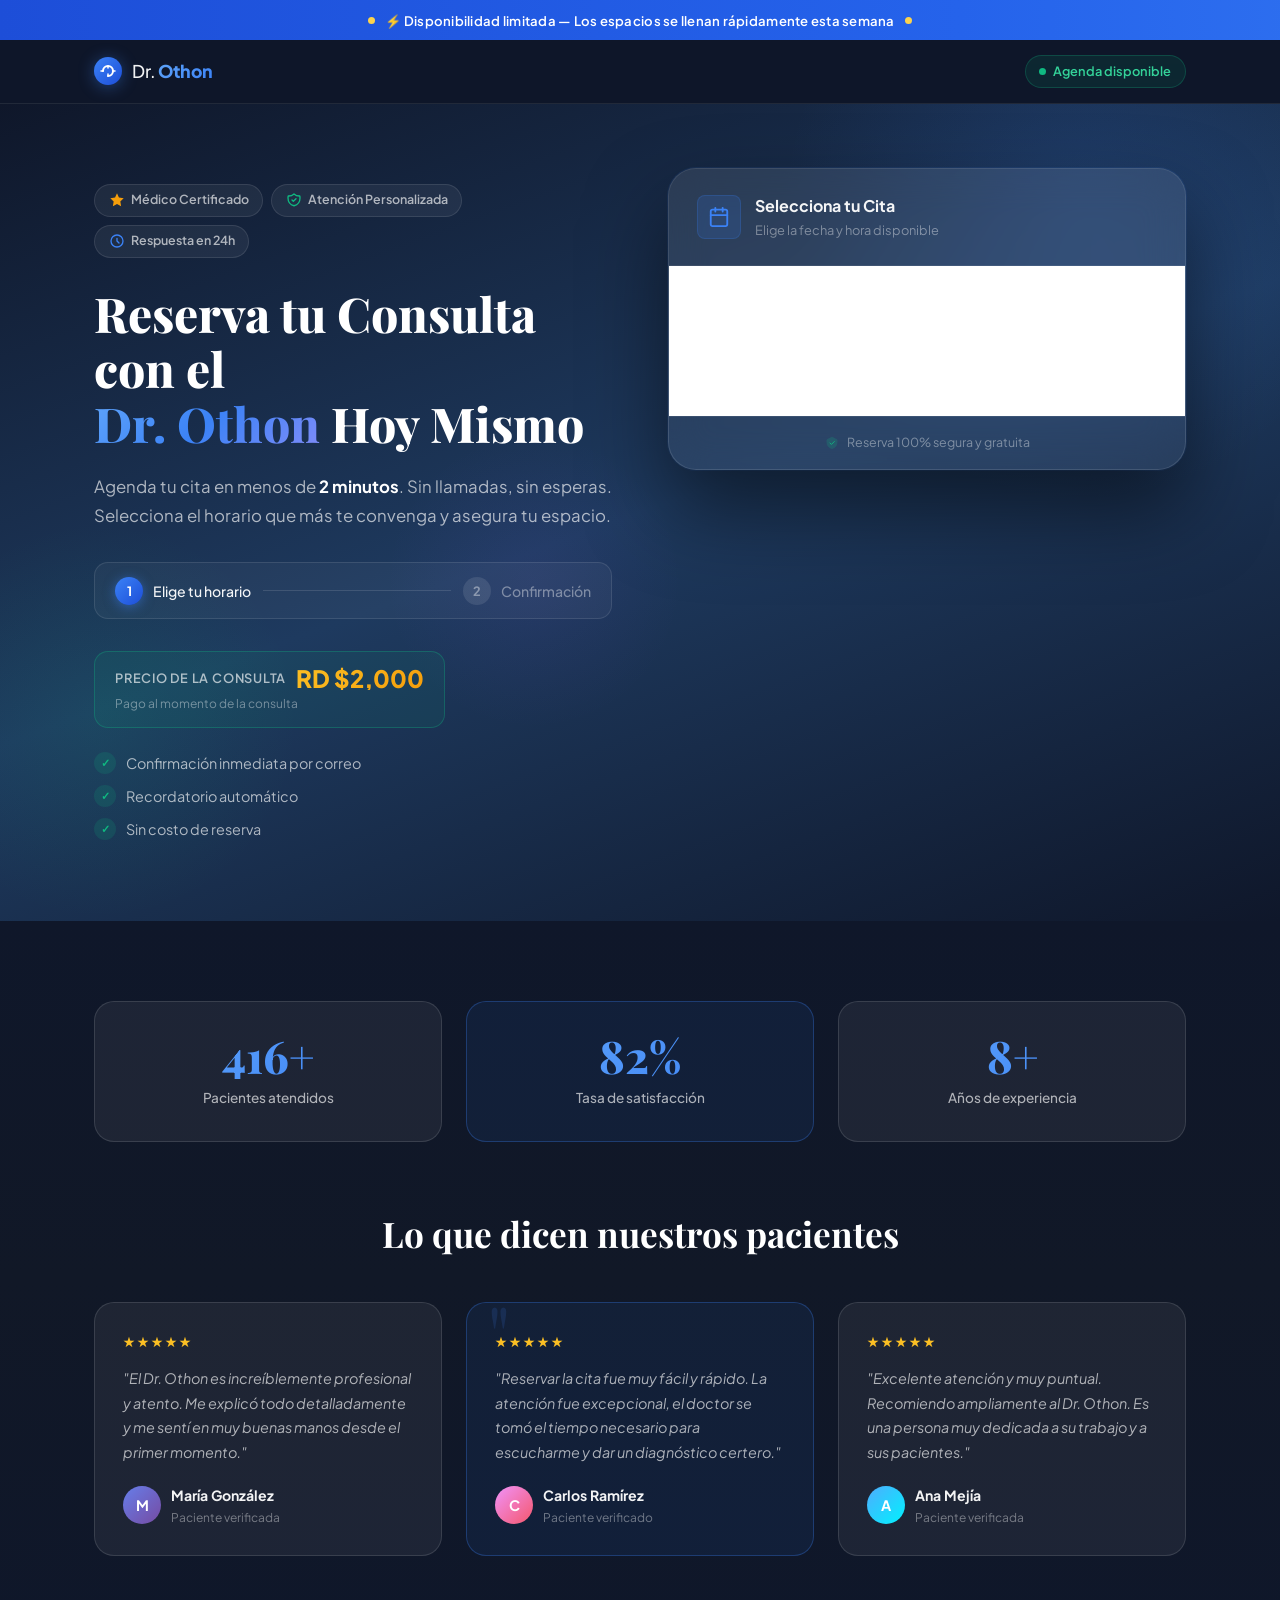
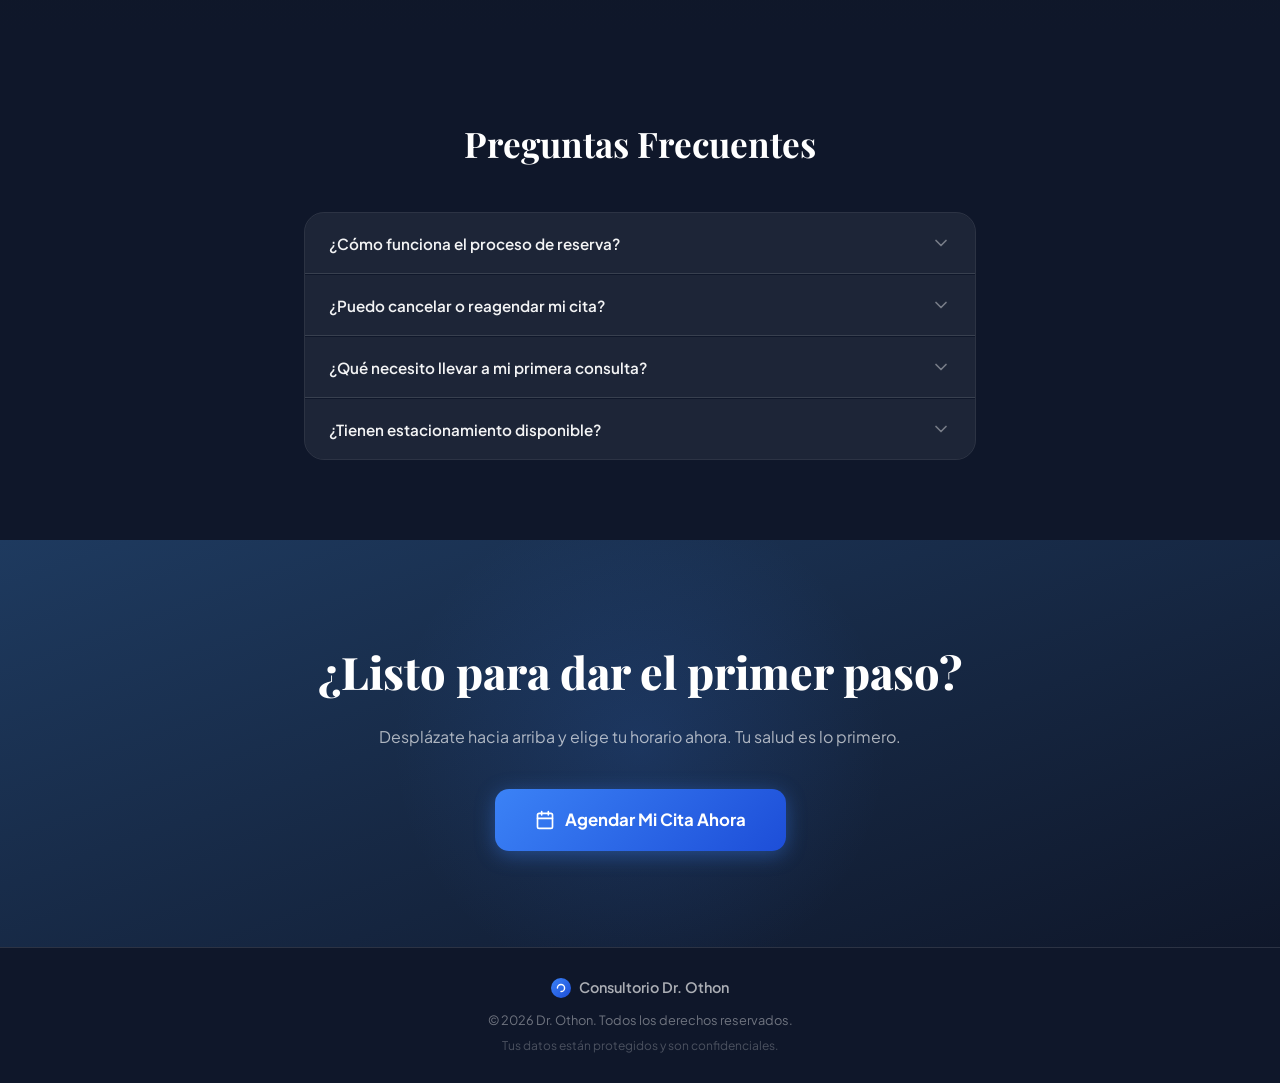
==== commit 77b185a5: "chore: optimizar para Cloudflare Pages - _headers, _redirects, robots.txt, sitemap, OG tags, preconn" ====
--- a/index.html
+++ b/index.html
@@ -3,14 +3,45 @@
 <head>
   <meta charset="UTF-8" />
   <meta name="viewport" content="width=device-width, initial-scale=1.0" />
-  <title>Agenda tu Cita con el Dr. Othon | Atención Médica Especializada</title>
-  <meta name="description" content="Agenda tu consulta con el Dr. Othon de forma rápida y sencilla. Atención médica personalizada y de alta calidad. ¡Reserva tu cita hoy!" />
+
+  <!-- ── SEO Principal ─────────────────────────────────── -->
+  <title>Agenda tu Cita con el Dr. Othon | Clínica Dental & Implantes en Naco</title>
+  <meta name="description" content="Reserva tu consulta dental con el Dr. Othon en Boutique Dental, Naco. Atención personalizada, implantes y más. Agenda online en 2 minutos. RD $2,000." />
+  <meta name="keywords" content="Dr Othon, dentista Naco, implantes dentales, cita dental, Boutique Dental, Santo Domingo" />
+  <link rel="canonical" href="https://othonlanding.pages.dev/" />
+
+  <!-- ── Open Graph (Facebook / WhatsApp) ─────────────── -->
+  <meta property="og:type" content="website" />
+  <meta property="og:url" content="https://othonlanding.pages.dev/" />
+  <meta property="og:title" content="Agenda tu Cita con el Dr. Othon | Boutique Dental" />
+  <meta property="og:description" content="Reserva tu consulta dental con el Dr. Othon. Atención de alta calidad en Naco. ¡Agenda hoy en 2 minutos!" />
+  <meta property="og:locale" content="es_DO" />
+  <meta property="og:site_name" content="Dr. Othon — Boutique Dental" />
+
+  <!-- ── Twitter Card ───────────────────────────────────── -->
+  <meta name="twitter:card" content="summary_large_image" />
+  <meta name="twitter:title" content="Agenda tu Cita con el Dr. Othon" />
+  <meta name="twitter:description" content="Reserva tu consulta dental en 2 minutos. Boutique Dental Naco, DR." />
+
+  <!-- ── Tema y favicon ────────────────────────────────── -->
+  <meta name="theme-color" content="#0f172a" />
+  <meta name="msapplication-TileColor" content="#0f172a" />
+  <link rel="icon" type="image/svg+xml" href="data:image/svg+xml,<svg xmlns='http://www.w3.org/2000/svg' viewBox='0 0 32 32'><circle cx='16' cy='16' r='16' fill='%231D4ED8'/><path d='M10 16c0-3.3 2.7-6 6-6s6 2.7 6 6-2.7 6-6 6' stroke='%23fff' stroke-width='2.5' stroke-linecap='round' fill='none'/><path d='M16 10v2M16 20v2M10 16H8M24 16h-2' stroke='%23fff' stroke-width='2' stroke-linecap='round'/></svg>" />
+
+  <!-- ── Preconnects (performance) ─────────────────────── -->
   <link rel="preconnect" href="https://fonts.googleapis.com" />
   <link rel="preconnect" href="https://fonts.gstatic.com" crossorigin />
-  <link href="https://fonts.googleapis.com/css2?family=Plus+Jakarta+Sans:wght@300;400;500;600;700;800&family=Playfair+Display:wght@700;800&display=swap" rel="stylesheet" />
+  <link rel="preconnect" href="https://api.leadways.app" crossorigin />
+  <link rel="preconnect" href="https://connect.facebook.net" crossorigin />
+  <link rel="dns-prefetch" href="https://www.facebook.com" />
+
+  <!-- ── Fuentes ────────────────────────────────────────── -->
+  <link href="https://fonts.googleapis.com/css2?family=Plus+Jakarta+Sans:wght@400;500;600;700;800&family=Playfair+Display:wght@700;800&display=swap" rel="stylesheet" />
+
+  <!-- ── CSS ───────────────────────────────────────────── -->
   <link rel="stylesheet" href="styles.css" />
 
-  <!-- Meta Pixel Code -->
+  <!-- ── Meta Pixel ────────────────────────────────────── -->
   <script>
     !function(f,b,e,v,n,t,s)
     {if(f.fbq)return;n=f.fbq=function(){n.callMethod?
@@ -27,7 +58,6 @@
     <img height="1" width="1" style="display:none"
       src="https://www.facebook.com/tr?id=1824860601859421&ev=PageView&noscript=1" />
   </noscript>
-  <!-- End Meta Pixel Code -->
 </head>
 <body>
 
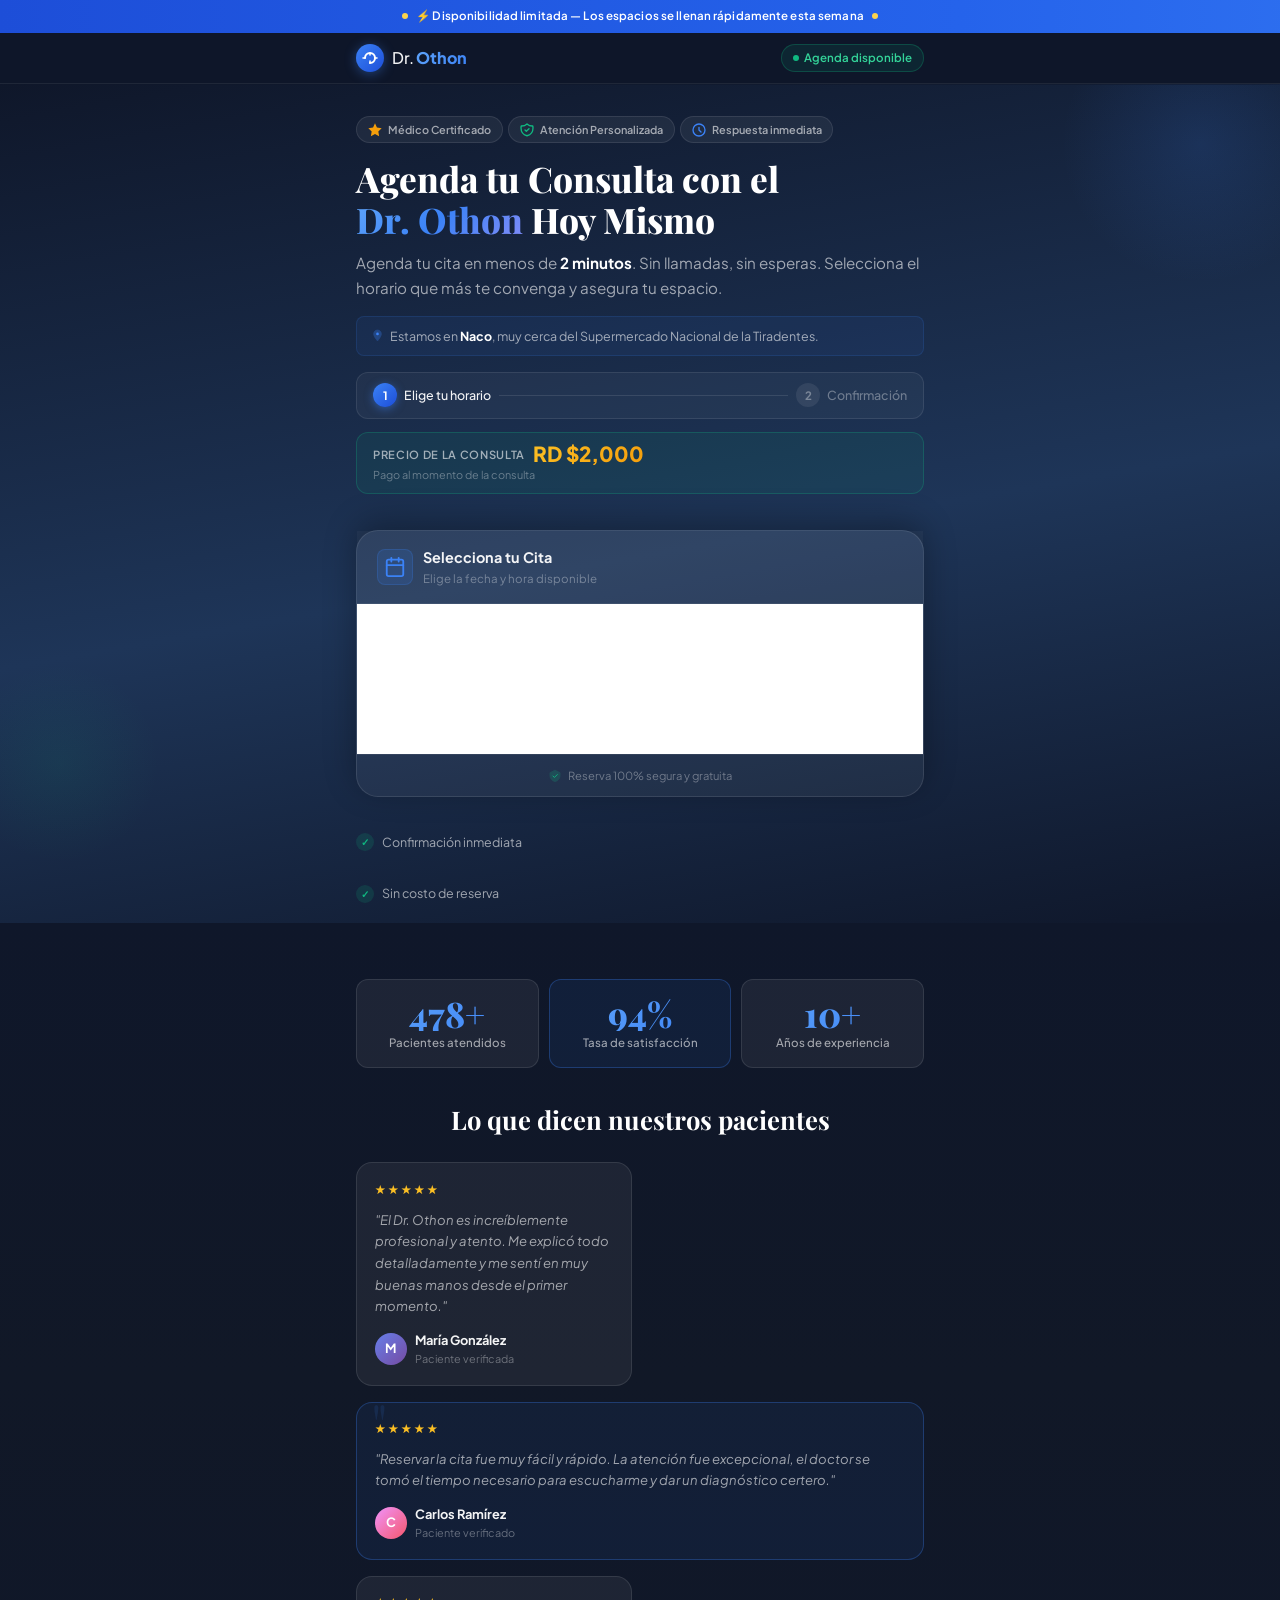
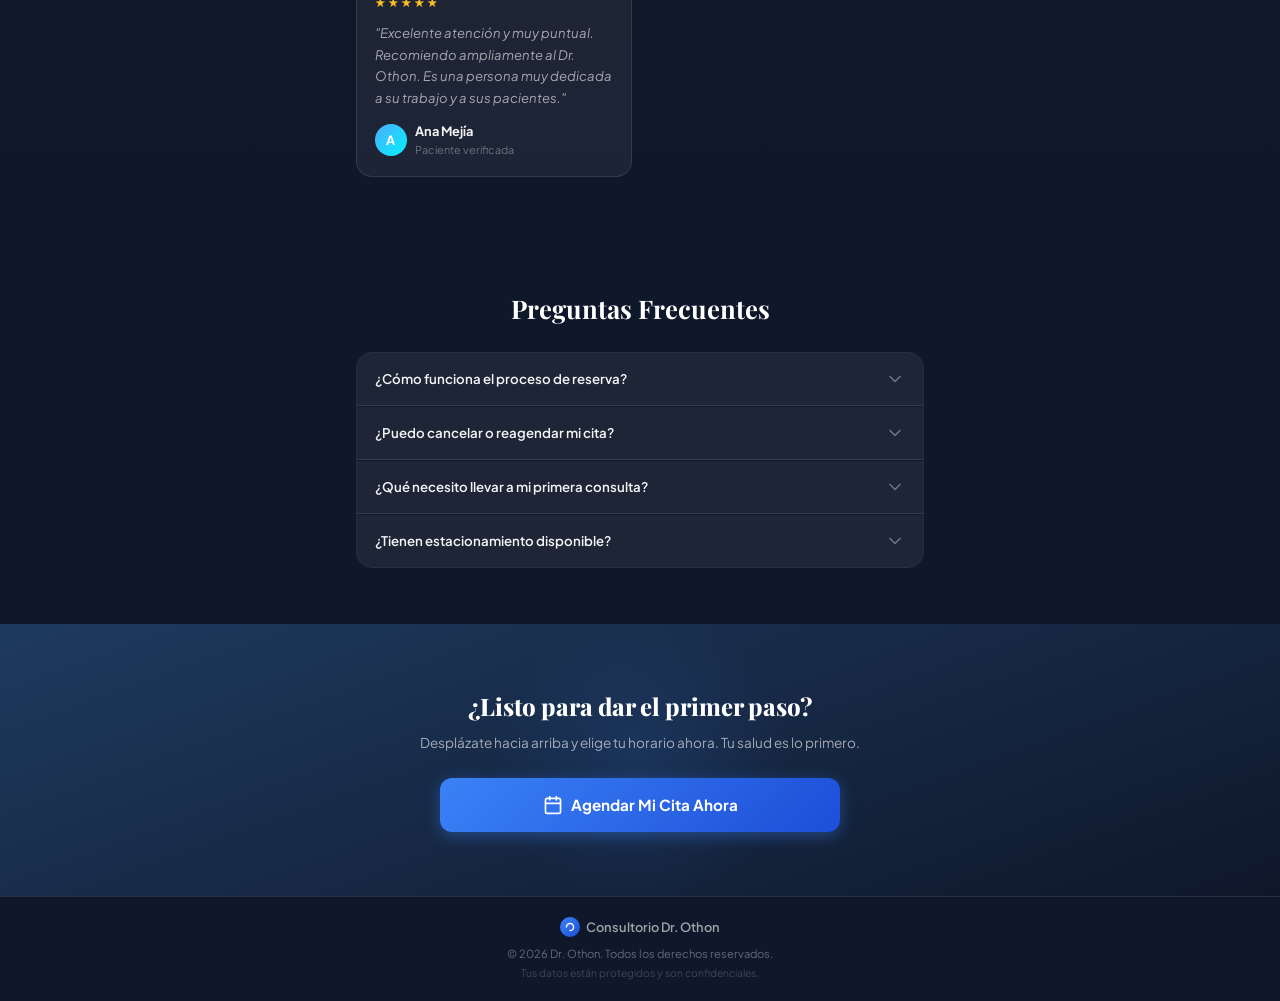
==== commit d02e05ca: "content: respuesta inmediata, Agenda en hero, ubicacion Naco/Nacional Tiradentes, price-tag full wid" ====
--- a/index.html
+++ b/index.html
@@ -114,19 +114,25 @@
           </div>
           <div class="trust-badge">
             <svg width="16" height="16" viewBox="0 0 24 24" fill="none" aria-hidden="true"><path d="M12 8v4l3 3m6-3a9 9 0 11-18 0 9 9 0 0118 0z" stroke="#3B82F6" stroke-width="2" stroke-linecap="round" stroke-linejoin="round"/></svg>
-            Respuesta en 24h
+            Respuesta inmediata
           </div>
         </div>
 
         <h1 class="hero-title">
-          Reserva tu Consulta con el<br/>
+          Agenda tu Consulta con el<br/>
           <span class="highlight-text">Dr. Othon</span> Hoy Mismo
         </h1>
 
         <p class="hero-subtitle">
-          Agenda tu cita en menos de <strong>2 minutos</strong>. Sin llamadas, sin esperas. 
+          Agenda tu cita en menos de <strong>2 minutos</strong>. Sin llamadas, sin esperas.
           Selecciona el horario que más te convenga y asegura tu espacio.
         </p>
+
+        <!-- UBICACION -->
+        <div class="location-note">
+          <svg width="13" height="13" viewBox="0 0 24 24" fill="none" aria-hidden="true"><path d="M12 2C8.13 2 5 5.13 5 9c0 5.25 7 13 7 13s7-7.75 7-13c0-3.87-3.13-7-7-7z" fill="#3B82F6" opacity=".3" stroke="#3B82F6" stroke-width="1.5"/><circle cx="12" cy="9" r="2.5" fill="#3B82F6"/></svg>
+          <span>Estamos en <strong>Naco</strong>, muy cerca del Supermercado Nacional de la Tiradentes.</span>
+        </div>
 
         <!-- STEP INDICATOR -->
         <div class="steps-indicator">
@@ -141,7 +147,7 @@
           </div>
         </div>
 
-        <!-- PRICE TAG -->
+        <!-- PRICE TAG — ancho completo -->
         <div class="price-tag">
           <div class="price-tag-inner">
             <span class="price-label">Precio de la consulta</span>
@@ -150,21 +156,6 @@
           <div class="price-note">Pago al momento de la consulta</div>
         </div>
 
-        <!-- BENEFITS ROW -->
-        <div class="benefits-row">
-          <div class="benefit-item">
-            <div class="benefit-icon">✓</div>
-            <span>Confirmación inmediata por correo</span>
-          </div>
-          <div class="benefit-item">
-            <div class="benefit-icon">✓</div>
-            <span>Recordatorio automático</span>
-          </div>
-          <div class="benefit-item">
-            <div class="benefit-icon">✓</div>
-            <span>Sin costo de reserva</span>
-          </div>
-        </div>
       </div>
 
       <!-- CALENDAR CARD -->
@@ -200,6 +191,22 @@
             </svg>
             <span>Reserva 100% segura y gratuita</span>
           </div>
+        </div>
+      </div>
+
+      <!-- BENEFITS ROW — debajo del calendario -->
+      <div class="benefits-row">
+        <div class="benefit-item">
+          <div class="benefit-icon">✓</div>
+          <span>Confirmación inmediata</span>
+        </div>
+        <div class="benefit-item">
+          <div class="benefit-icon">✓</div>
+          <span>Recordatorio por WhatsApp</span>
+        </div>
+        <div class="benefit-item">
+          <div class="benefit-icon">✓</div>
+          <span>Sin costo de reserva</span>
         </div>
       </div>
     </div>
--- a/styles.css
+++ b/styles.css
@@ -1,5 +1,7 @@
 /* =========================================================
-   DR. OTHON LANDING PAGE — GLOBAL STYLES
+   DR. OTHON LANDING — MOBILE-FIRST STYLES
+   Todo está diseñado para móvil por defecto.
+   Desktop es secundario.
    ========================================================= */
 
 /* ── Reset & Base ────────────────────────────────────────── */
@@ -13,26 +15,23 @@
   --blue-500:   #3B82F6;
   --blue-600:   #2563EB;
   --blue-700:   #1D4ED8;
-  --blue-900:   #1e3a5f;
   --green-400:  #34D399;
   --green-500:  #10B981;
   --amber-400:  #FBBF24;
+  --amber-500:  #F59E0B;
   --slate-900:  #0f172a;
   --slate-800:  #1e293b;
-  --slate-700:  #334155;
   --white:      #ffffff;
   --glass-bg:   rgba(255,255,255,0.06);
-  --glass-border: rgba(255,255,255,0.12);
+  --glass-border: rgba(255,255,255,0.1);
   --text-primary: rgba(255,255,255,0.95);
-  --text-secondary: rgba(255,255,255,0.65);
-  --text-muted:  rgba(255,255,255,0.4);
+  --text-secondary: rgba(255,255,255,0.6);
+  --text-muted:  rgba(255,255,255,0.35);
   --radius-sm:  8px;
-  --radius-md:  14px;
-  --radius-lg:  20px;
-  --radius-xl:  28px;
-  --transition: 0.25s cubic-bezier(0.4, 0, 0.2, 1);
-  --shadow-lg:  0 20px 60px rgba(0,0,0,0.4);
-  --shadow-xl:  0 40px 80px rgba(0,0,0,0.5);
+  --radius-md:  12px;
+  --radius-lg:  16px;
+  --radius-xl:  22px;
+  --transition: 0.2s cubic-bezier(0.4, 0, 0.2, 1);
 }
 
 html {
@@ -44,25 +43,27 @@
   font-family: 'Plus Jakarta Sans', -apple-system, BlinkMacSystemFont, sans-serif;
   background-color: var(--slate-900);
   color: var(--text-primary);
-  line-height: 1.6;
+  line-height: 1.5;
   -webkit-font-smoothing: antialiased;
   -moz-osx-font-smoothing: grayscale;
   overflow-x: hidden;
+  /* Soporte para notch / safe area en iPhone */
+  padding-bottom: env(safe-area-inset-bottom);
 }
 
 /* ── Layout ──────────────────────────────────────────────── */
 .container {
   width: 100%;
-  max-width: 1140px;
+  max-width: 480px;      /* Ancho máximo tipo app */
   margin: 0 auto;
-  padding: 0 1.5rem;
+  padding: 0 1rem;
 }
 
 .container-narrow {
   width: 100%;
-  max-width: 720px;
+  max-width: 480px;
   margin: 0 auto;
-  padding: 0 1.5rem;
+  padding: 0 1rem;
 }
 
 .text-center { text-align: center; }
@@ -73,18 +74,19 @@
   background-size: 300% 100%;
   animation: gradient-shift 4s ease infinite;
   color: #fff;
-  font-size: 0.82rem;
+  font-size: 0.72rem;
   font-weight: 600;
   text-align: center;
-  padding: 0.6rem 1rem;
+  padding: 0.55rem 0.75rem;
   display: flex;
   align-items: center;
   justify-content: center;
-  gap: 10px;
-  letter-spacing: 0.02em;
+  gap: 8px;
+  letter-spacing: 0.01em;
   position: sticky;
   top: 0;
   z-index: 1000;
+  line-height: 1.3;
 }
 
 @keyframes gradient-shift {
@@ -94,8 +96,8 @@
 
 .pulse-dot {
   display: inline-block;
-  width: 7px;
-  height: 7px;
+  width: 6px;
+  height: 6px;
   background: #FCD34D;
   border-radius: 50%;
   flex-shrink: 0;
@@ -104,25 +106,25 @@
 
 @keyframes pulse-dot {
   0%, 100% { opacity: 1; transform: scale(1); }
-  50%       { opacity: 0.6; transform: scale(0.8); }
+  50%       { opacity: 0.5; transform: scale(0.7); }
 }
 
 /* ── Header ──────────────────────────────────────────────── */
 .header {
-  background: rgba(15,23,42,0.85);
-  backdrop-filter: blur(20px);
-  -webkit-backdrop-filter: blur(20px);
-  border-bottom: 1px solid rgba(255,255,255,0.08);
+  background: rgba(15,23,42,0.92);
+  backdrop-filter: blur(16px);
+  -webkit-backdrop-filter: blur(16px);
+  border-bottom: 1px solid rgba(255,255,255,0.07);
   position: sticky;
-  top: 32px;
+  top: 29px;      /* altura del urgency banner */
   z-index: 900;
-  padding: 0.9rem 0;
+  padding: 0.7rem 0;
 }
 
 .header-inner {
-  max-width: 1140px;
+  max-width: 480px;
   margin: 0 auto;
-  padding: 0 1.5rem;
+  padding: 0 1rem;
   display: flex;
   align-items: center;
   justify-content: space-between;
@@ -131,18 +133,18 @@
 .logo {
   display: flex;
   align-items: center;
-  gap: 10px;
+  gap: 8px;
 }
 
 .logo-icon {
   display: flex;
   align-items: center;
   justify-content: center;
-  filter: drop-shadow(0 2px 8px rgba(59,130,246,0.4));
+  filter: drop-shadow(0 2px 6px rgba(59,130,246,0.4));
 }
 
 .logo-text {
-  font-size: 1.1rem;
+  font-size: 1rem;
   font-weight: 500;
   color: var(--text-primary);
   letter-spacing: -0.01em;
@@ -159,133 +161,101 @@
 .header-badge {
   display: flex;
   align-items: center;
-  gap: 7px;
-  font-size: 0.8rem;
+  gap: 5px;
+  font-size: 0.72rem;
   font-weight: 600;
   color: var(--green-400);
   background: rgba(16,185,129,0.1);
   border: 1px solid rgba(16,185,129,0.25);
   border-radius: 100px;
-  padding: 0.35rem 0.85rem;
+  padding: 0.28rem 0.7rem;
+  white-space: nowrap;
 }
 
 .badge-dot {
-  width: 7px;
-  height: 7px;
+  width: 6px;
+  height: 6px;
   background: var(--green-500);
   border-radius: 50%;
   animation: pulse-dot 1.5s ease infinite;
 }
 
-/* ── Hero Section ────────────────────────────────────────── */
+/* ── Hero Section — columna única ────────────────────────── */
 .hero {
-  min-height: calc(100vh - 100px);
-  display: flex;
-  align-items: flex-start;
-  padding: 4rem 0 5rem;
+  padding: 1.5rem 0 0;
   position: relative;
   overflow: hidden;
-  background: linear-gradient(160deg, #0f172a 0%, #1e3a5f 50%, #0f172a 100%);
-}
-
-/* Background shapes */
-.hero-bg-shapes {
-  position: absolute;
-  inset: 0;
-  pointer-events: none;
-  overflow: hidden;
-}
-
-.shape {
-  position: absolute;
-  border-radius: 50%;
-}
-
+  background: linear-gradient(170deg, #0f172a 0%, #1e3558 55%, #0f172a 100%);
+}
+
+/* Shapes sutiles de fondo */
+.hero-bg-shapes { position: absolute; inset: 0; pointer-events: none; overflow: hidden; }
+.shape { position: absolute; border-radius: 50%; }
 .shape-1 {
-  width: 600px;
-  height: 600px;
-  background: radial-gradient(circle, rgba(59,130,246,0.15) 0%, transparent 70%);
-  top: -200px;
-  right: -100px;
+  width: 280px; height: 280px;
+  background: radial-gradient(circle, rgba(59,130,246,0.14) 0%, transparent 70%);
+  top: -80px; right: -60px;
   animation: float-1 8s ease-in-out infinite;
 }
-
 .shape-2 {
-  width: 400px;
-  height: 400px;
-  background: radial-gradient(circle, rgba(16,185,129,0.1) 0%, transparent 70%);
-  bottom: 0;
-  left: -100px;
+  width: 200px; height: 200px;
+  background: radial-gradient(circle, rgba(16,185,129,0.08) 0%, transparent 70%);
+  bottom: 60px; left: -40px;
   animation: float-2 10s ease-in-out infinite;
 }
-
-.shape-3 {
-  width: 300px;
-  height: 300px;
-  background: radial-gradient(circle, rgba(139,92,246,0.08) 0%, transparent 70%);
-  top: 40%;
-  left: 30%;
-  animation: float-1 12s ease-in-out infinite reverse;
-}
+.shape-3 { display: none; } /* No se necesita en móvil */
 
 @keyframes float-1 {
   0%, 100% { transform: translate(0, 0) scale(1); }
-  50%       { transform: translate(-20px, 20px) scale(1.05); }
-}
-
+  50%       { transform: translate(-10px, 12px) scale(1.04); }
+}
 @keyframes float-2 {
   0%, 100% { transform: translate(0, 0) scale(1); }
-  50%       { transform: translate(15px, -15px) scale(1.03); }
-}
-
-/* Hero layout */
+  50%       { transform: translate(8px, -8px) scale(1.02); }
+}
+
+/* Hero: columna única */
 .hero .container {
-  display: grid;
-  grid-template-columns: 1fr 1fr;
-  gap: 3.5rem;
-  align-items: start;
+  display: flex;
+  flex-direction: column;
+  gap: 1.25rem;
   position: relative;
   z-index: 1;
 }
 
 .hero-content {
-  padding-top: 1rem;
-}
-
-/* Trust badges */
+  padding-top: 0;
+}
+
+/* Trust badges — fila compacta */
 .trust-badges {
   display: flex;
   flex-wrap: wrap;
-  gap: 8px;
-  margin-bottom: 1.75rem;
+  gap: 5px;
+  margin-bottom: 1rem;
 }
 
 .trust-badge {
   display: flex;
   align-items: center;
-  gap: 6px;
-  font-size: 0.78rem;
+  gap: 5px;
+  font-size: 0.68rem;
   font-weight: 600;
   color: var(--text-secondary);
   background: rgba(255,255,255,0.06);
-  border: 1px solid rgba(255,255,255,0.1);
+  border: 1px solid rgba(255,255,255,0.09);
   border-radius: 100px;
-  padding: 0.35rem 0.85rem;
+  padding: 0.28rem 0.65rem;
   transition: var(--transition);
 }
 
-.trust-badge:hover {
-  background: rgba(255,255,255,0.1);
-  color: var(--text-primary);
-}
-
-/* Hero title */
+/* Hero title — compacto */
 .hero-title {
   font-family: 'Playfair Display', Georgia, serif;
-  font-size: clamp(2rem, 4vw, 3rem);
+  font-size: 1.75rem;
   font-weight: 800;
   line-height: 1.15;
-  margin-bottom: 1.25rem;
+  margin-bottom: 0.6rem;
   color: var(--white);
 }
 
@@ -297,89 +267,52 @@
 }
 
 .hero-subtitle {
-  font-size: 1.05rem;
-  color: var(--text-secondary);
-  line-height: 1.75;
-  margin-bottom: 2rem;
-}
-
-.hero-subtitle strong {
-  color: var(--white);
-}
-
-/* Steps indicator */
-.steps-indicator {
-  display: flex;
-  align-items: center;
-  gap: 0;
-  margin-bottom: 2rem;
-  background: rgba(255,255,255,0.04);
-  border: 1px solid rgba(255,255,255,0.1);
+  font-size: 0.88rem;
+  color: var(--text-secondary);
+  line-height: 1.65;
+  margin-bottom: 1rem;
+}
+
+.hero-subtitle strong { color: var(--white); }
+
+/* Nota de ubicacion */
+.location-note {
+  display: flex;
+  align-items: flex-start;
+  gap: 6px;
+  font-size: 0.78rem;
+  color: var(--text-secondary);
+  line-height: 1.5;
+  margin-bottom: 1rem;
+  background: rgba(59,130,246,0.07);
+  border: 1px solid rgba(59,130,246,0.15);
+  border-radius: var(--radius-sm);
+  padding: 0.6rem 0.85rem;
+}
+
+.location-note svg { flex-shrink: 0; margin-top: 2px; }
+.location-note strong { color: var(--white); }
+
+/* Price tag — ancho completo */
+.price-tag {
+  display: flex;
+  flex-direction: column;
+  gap: 2px;
+  background: rgba(16,185,129,0.08);
+  border: 1px solid rgba(16,185,129,0.25);
   border-radius: var(--radius-md);
-  padding: 0.85rem 1.25rem;
-}
-
-.step {
-  display: flex;
-  align-items: center;
-  gap: 10px;
-  font-size: 0.88rem;
-  font-weight: 500;
-  color: var(--text-muted);
-  transition: var(--transition);
-}
-
-.step.active {
-  color: var(--text-primary);
-}
-
-.step-num {
-  width: 28px;
-  height: 28px;
-  border-radius: 50%;
-  background: rgba(255,255,255,0.1);
-  display: flex;
-  align-items: center;
-  justify-content: center;
-  font-size: 0.8rem;
-  font-weight: 700;
-  flex-shrink: 0;
-  transition: var(--transition);
-}
-
-.step.active .step-num {
-  background: linear-gradient(135deg, var(--blue-500), var(--blue-700));
-  box-shadow: 0 2px 12px rgba(59,130,246,0.5);
-  color: #fff;
-}
-
-.step-connector {
-  flex: 1;
-  height: 1px;
-  background: rgba(255,255,255,0.12);
-  margin: 0 12px;
-}
-
-/* Price tag */
-.price-tag {
-  display: inline-flex;
-  flex-direction: column;
-  gap: 4px;
-  background: rgba(16,185,129,0.08);
-  border: 1px solid rgba(16,185,129,0.3);
-  border-radius: var(--radius-md);
-  padding: 0.85rem 1.25rem;
-  margin-bottom: 1.5rem;
+  padding: 0.65rem 1rem;
+  margin-bottom: 1rem;
 }
 
 .price-tag-inner {
   display: flex;
   align-items: center;
-  gap: 10px;
+  gap: 8px;
 }
 
 .price-label {
-  font-size: 0.8rem;
+  font-size: 0.7rem;
   font-weight: 600;
   color: var(--text-secondary);
   text-transform: uppercase;
@@ -387,7 +320,7 @@
 }
 
 .price-amount {
-  font-size: 1.5rem;
+  font-size: 1.3rem;
   font-weight: 800;
   background: linear-gradient(135deg, #FBBF24, #F59E0B);
   -webkit-background-clip: text;
@@ -397,69 +330,119 @@
 }
 
 .price-note {
-  font-size: 0.75rem;
+  font-size: 0.68rem;
   color: var(--text-muted);
 }
 
-/* Benefits row */
+/* Steps indicator — compacto */
+.steps-indicator {
+  display: flex;
+  align-items: center;
+  margin-bottom: 0.85rem;
+  background: rgba(255,255,255,0.04);
+  border: 1px solid rgba(255,255,255,0.09);
+  border-radius: var(--radius-md);
+  padding: 0.65rem 1rem;
+}
+
+.step {
+  display: flex;
+  align-items: center;
+  gap: 7px;
+  font-size: 0.78rem;
+  font-weight: 500;
+  color: var(--text-muted);
+  transition: var(--transition);
+}
+
+.step.active { color: var(--text-primary); }
+
+.step-num {
+  width: 24px;
+  height: 24px;
+  border-radius: 50%;
+  background: rgba(255,255,255,0.08);
+  display: flex;
+  align-items: center;
+  justify-content: center;
+  font-size: 0.72rem;
+  font-weight: 700;
+  flex-shrink: 0;
+  transition: var(--transition);
+}
+
+.step.active .step-num {
+  background: linear-gradient(135deg, var(--blue-500), var(--blue-700));
+  box-shadow: 0 2px 8px rgba(59,130,246,0.5);
+  color: #fff;
+}
+
+.step-connector {
+  flex: 1;
+  height: 1px;
+  background: rgba(255,255,255,0.1);
+  margin: 0 8px;
+}
+
+/* Benefits row — compacto, debajo del calendario */
 .benefits-row {
   display: flex;
   flex-direction: column;
-  gap: 10px;
-}
-
+  gap: 7px;
+  padding: 1rem 0 1.25rem;
+}
 
 .benefit-item {
   display: flex;
   align-items: center;
-  gap: 10px;
-  font-size: 0.9rem;
+  gap: 8px;
+  font-size: 0.78rem;
   color: var(--text-secondary);
 }
 
 .benefit-icon {
-  width: 22px;
-  height: 22px;
+  width: 18px;
+  height: 18px;
   border-radius: 50%;
   background: rgba(16,185,129,0.15);
   color: var(--green-500);
   display: flex;
   align-items: center;
   justify-content: center;
-  font-size: 0.7rem;
+  font-size: 0.6rem;
   font-weight: 700;
   flex-shrink: 0;
 }
 
-/* Calendar Card */
+/* ── Calendar Card — full width, columna única ───────────── */
 .calendar-card {
-  background: rgba(255,255,255,0.06);
-  backdrop-filter: blur(20px);
-  -webkit-backdrop-filter: blur(20px);
-  border: 1px solid rgba(255,255,255,0.12);
-  border-radius: var(--radius-xl);
-  overflow: hidden;
-  box-shadow: var(--shadow-xl), 0 0 0 1px rgba(59,130,246,0.1);
-  animation: card-appear 0.8s cubic-bezier(0.16, 1, 0.3, 1) 0.2s both;
+  background: rgba(255,255,255,0.05);
+  border: 1px solid rgba(255,255,255,0.1);
+  border-radius: var(--radius-xl) var(--radius-xl) 0 0;
+  /* sin overflow:hidden para no cortar el iframe */
+  box-shadow: 0 -8px 32px rgba(0,0,0,0.3);
+  animation: card-appear 0.6s cubic-bezier(0.16, 1, 0.3, 1) 0.15s both;
+  /* Quitar el margen lateral para que el calendario sea full-width */
+  margin: 0 -1rem;
 }
 
 @keyframes card-appear {
-  from { opacity: 0; transform: translateY(30px); }
+  from { opacity: 0; transform: translateY(20px); }
   to   { opacity: 1; transform: translateY(0); }
 }
 
 .card-header {
   display: flex;
   align-items: center;
-  gap: 14px;
-  padding: 1.5rem 1.75rem;
-  border-bottom: 1px solid rgba(255,255,255,0.08);
+  gap: 10px;
+  padding: 1rem 1.25rem;
+  border-bottom: 1px solid rgba(255,255,255,0.07);
   background: rgba(255,255,255,0.03);
 }
 
 .card-header-icon {
-  width: 44px;
-  height: 44px;
+  width: 36px;
+  height: 36px;
   border-radius: var(--radius-sm);
   background: rgba(59,130,246,0.15);
   border: 1px solid rgba(59,130,246,0.2);
@@ -470,21 +453,20 @@
 }
 
 .card-title {
-  font-size: 1rem;
+  font-size: 0.9rem;
   font-weight: 700;
   color: var(--text-primary);
 }
 
 .card-subtitle {
-  font-size: 0.8rem;
+  font-size: 0.72rem;
   color: var(--text-muted);
-  margin-top: 2px;
+  margin-top: 1px;
 }
 
 .calendar-wrapper {
   padding: 0;
   background: #ffffff;
-  /* No min-height fixed: Leadways form_embed.js controla la altura via postMessage */
 }
 
 .calendar-wrapper iframe {
@@ -492,12 +474,11 @@
   border: none;
   overflow: hidden;
   display: block;
-  /* La altura es manejada por form_embed.js del proveedor */
 }
 
 .calendar-footer {
-  padding: 1rem 1.75rem;
-  border-top: 1px solid rgba(255,255,255,0.08);
+  padding: 0.75rem 1.25rem;
+  border-top: 1px solid rgba(255,255,255,0.07);
   display: flex;
   align-items: center;
   justify-content: center;
@@ -506,48 +487,42 @@
 .security-note {
   display: flex;
   align-items: center;
-  gap: 8px;
-  font-size: 0.78rem;
+  gap: 6px;
+  font-size: 0.7rem;
   color: var(--text-muted);
 }
 
 /* ── Section Titles ──────────────────────────────────────── */
 .section-title {
   font-family: 'Playfair Display', Georgia, serif;
-  font-size: clamp(1.6rem, 3vw, 2.2rem);
+  font-size: 1.4rem;
   font-weight: 700;
   color: var(--white);
   text-align: center;
-  margin-bottom: 2.5rem;
+  margin-bottom: 1.5rem;
 }
 
 /* ── Social Proof ────────────────────────────────────────── */
 .social-proof {
-  padding: 5rem 0;
+  padding: 2.5rem 0;
   background: linear-gradient(180deg, #0f172a, #111827, #0f172a);
-  position: relative;
-}
-
+}
+
+/* Stats — 3 en fila compacta */
 .stat-cards {
   display: grid;
   grid-template-columns: repeat(3, 1fr);
-  gap: 1.5rem;
-  margin-bottom: 4rem;
+  gap: 0.6rem;
+  margin-bottom: 2rem;
 }
 
 .stat-card {
   background: var(--glass-bg);
   border: 1px solid var(--glass-border);
-  border-radius: var(--radius-lg);
-  padding: 2rem 1.5rem;
+  border-radius: var(--radius-md);
+  padding: 1rem 0.5rem;
   text-align: center;
   transition: var(--transition);
-}
-
-.stat-card:hover {
-  background: rgba(255,255,255,0.09);
-  border-color: rgba(255,255,255,0.18);
-  transform: translateY(-4px);
 }
 
 .stat-card--center {
@@ -557,108 +532,103 @@
 
 .stat-number {
   font-family: 'Playfair Display', serif;
-  font-size: 2.8rem;
+  font-size: 1.8rem;
   font-weight: 800;
   background: linear-gradient(135deg, #60A5FA, #3B82F6);
   -webkit-background-clip: text;
   -webkit-text-fill-color: transparent;
   background-clip: text;
   line-height: 1;
-  margin-bottom: 0.5rem;
+  margin-bottom: 0.3rem;
 }
 
 .stat-label {
-  font-size: 0.85rem;
+  font-size: 0.65rem;
   color: var(--text-secondary);
   font-weight: 500;
-}
-
-/* Testimonials */
+  line-height: 1.3;
+}
+
+/* Testimonials — columna única */
 .testimonials-grid {
-  display: grid;
-  grid-template-columns: repeat(3, 1fr);
-  gap: 1.5rem;
+  display: flex;
+  flex-direction: column;
+  gap: 0.75rem;
 }
 
 .testimonial-card {
   background: var(--glass-bg);
   border: 1px solid var(--glass-border);
   border-radius: var(--radius-lg);
-  padding: 1.75rem;
+  padding: 1.1rem;
   transition: var(--transition);
-}
-
-.testimonial-card:hover {
-  transform: translateY(-4px);
-  border-color: rgba(255,255,255,0.18);
 }
 
 .testimonial-card--featured {
   border-color: rgba(59,130,246,0.3);
-  background: rgba(59,130,246,0.08);
+  background: rgba(59,130,246,0.07);
   position: relative;
 }
 
 .testimonial-card--featured::before {
   content: '"';
   position: absolute;
-  top: -10px;
-  left: 20px;
-  font-size: 5rem;
+  top: -8px; left: 14px;
+  font-size: 3.5rem;
   font-family: 'Playfair Display', serif;
-  color: rgba(59,130,246,0.15);
+  color: rgba(59,130,246,0.12);
   line-height: 1;
 }
 
 .testimonial-stars {
   color: var(--amber-400);
-  font-size: 0.85rem;
+  font-size: 0.75rem;
+  margin-bottom: 0.6rem;
+  letter-spacing: 2px;
+}
+
+.testimonial-text {
+  font-size: 0.82rem;
+  color: var(--text-secondary);
+  line-height: 1.65;
   margin-bottom: 0.85rem;
-  letter-spacing: 2px;
-}
-
-.testimonial-text {
-  font-size: 0.9rem;
-  color: var(--text-secondary);
-  line-height: 1.7;
-  margin-bottom: 1.25rem;
   font-style: italic;
 }
 
 .testimonial-author {
   display: flex;
   align-items: center;
-  gap: 10px;
+  gap: 8px;
 }
 
 .author-avatar {
-  width: 38px;
-  height: 38px;
+  width: 32px;
+  height: 32px;
   border-radius: 50%;
   display: flex;
   align-items: center;
   justify-content: center;
-  font-size: 0.9rem;
+  font-size: 0.8rem;
   font-weight: 700;
   color: #fff;
   flex-shrink: 0;
 }
 
 .author-name {
-  font-size: 0.88rem;
+  font-size: 0.8rem;
   font-weight: 700;
   color: var(--text-primary);
 }
 
 .author-detail {
-  font-size: 0.75rem;
+  font-size: 0.68rem;
   color: var(--text-muted);
   margin-top: 1px;
 }
 
 /* ── FAQ ─────────────────────────────────────────────────── */
 .faq-section {
-  padding: 5rem 0;
+  padding: 2.5rem 0;
   background: #0f172a;
 }
 
@@ -676,31 +646,30 @@
   border-bottom: 1px solid var(--glass-border);
 }
 
-.faq-item:last-child {
-  border-bottom: none;
-}
+.faq-item:last-child { border-bottom: none; }
 
 .faq-question {
   width: 100%;
   display: flex;
   align-items: center;
   justify-content: space-between;
-  gap: 1rem;
-  padding: 1.25rem 1.5rem;
+  gap: 0.75rem;
+  padding: 1rem 1.1rem;
   background: none;
   border: none;
   cursor: pointer;
   font-family: inherit;
-  font-size: 0.95rem;
+  font-size: 0.83rem;
   font-weight: 600;
   color: var(--text-primary);
   text-align: left;
   transition: var(--transition);
+  /* Área táctil mínima para móvil */
+  min-height: 48px;
 }
 
 .faq-question:hover {
   background: rgba(255,255,255,0.04);
-  color: #fff;
 }
 
 .faq-icon {
@@ -717,23 +686,23 @@
   max-height: 0;
   overflow: hidden;
   transition: max-height 0.35s ease, padding 0.35s ease;
-  padding: 0 1.5rem;
+  padding: 0 1.1rem;
 }
 
 .faq-answer.open {
   max-height: 200px;
-  padding: 0 1.5rem 1.25rem;
+  padding: 0 1.1rem 1rem;
 }
 
 .faq-answer p {
-  font-size: 0.88rem;
-  color: var(--text-secondary);
-  line-height: 1.75;
+  font-size: 0.8rem;
+  color: var(--text-secondary);
+  line-height: 1.7;
 }
 
 /* ── Final CTA ───────────────────────────────────────────── */
 .final-cta {
-  padding: 6rem 0;
+  padding: 3rem 0;
   background: linear-gradient(160deg, #1e3a5f 0%, #0f172a 100%);
   position: relative;
   overflow: hidden;
@@ -742,28 +711,26 @@
 .final-cta::before {
   content: '';
   position: absolute;
-  width: 500px;
-  height: 500px;
-  background: radial-gradient(circle, rgba(59,130,246,0.15) 0%, transparent 70%);
-  top: 50%;
-  left: 50%;
+  width: 300px; height: 300px;
+  background: radial-gradient(circle, rgba(59,130,246,0.12) 0%, transparent 70%);
+  top: 50%; left: 50%;
   transform: translate(-50%, -50%);
   border-radius: 50%;
 }
 
 .cta-title {
   font-family: 'Playfair Display', Georgia, serif;
-  font-size: clamp(1.8rem, 4vw, 2.8rem);
+  font-size: 1.5rem;
   font-weight: 800;
   color: var(--white);
-  margin-bottom: 1rem;
+  margin-bottom: 0.6rem;
   position: relative;
 }
 
 .cta-subtitle {
-  font-size: 1rem;
-  color: var(--text-secondary);
-  margin-bottom: 2.5rem;
+  font-size: 0.85rem;
+  color: var(--text-secondary);
+  margin-bottom: 1.5rem;
   position: relative;
 }
 
@@ -772,110 +739,101 @@
   display: inline-flex;
   align-items: center;
   justify-content: center;
-  gap: 10px;
+  gap: 8px;
   background: linear-gradient(135deg, var(--blue-500), var(--blue-700));
   color: #ffffff;
   text-decoration: none;
   font-family: inherit;
   font-weight: 700;
-  font-size: 1rem;
-  padding: 0.9rem 2rem;
+  font-size: 0.9rem;
+  padding: 0.85rem 1.75rem;
   border-radius: var(--radius-md);
   border: none;
   cursor: pointer;
-  transition: all 0.25s ease;
-  box-shadow: 0 4px 20px rgba(59,130,246,0.4);
+  transition: all 0.2s ease;
+  box-shadow: 0 4px 16px rgba(59,130,246,0.4);
   position: relative;
   overflow: hidden;
-}
-
-.btn-primary::before {
-  content: '';
-  position: absolute;
-  inset: 0;
-  background: linear-gradient(135deg, #60A5FA, var(--blue-600));
-  opacity: 0;
-  transition: opacity 0.25s ease;
-}
-
-.btn-primary:hover {
-  transform: translateY(-2px);
-  box-shadow: 0 8px 30px rgba(59,130,246,0.6);
-}
-
-.btn-primary:hover::before { opacity: 1; }
-
-.btn-primary span,
-.btn-primary svg { position: relative; z-index: 1; }
+  /* Área táctil mínima */
+  min-height: 48px;
+}
+
+.btn-primary:hover, .btn-primary:active {
+  transform: translateY(-1px);
+  box-shadow: 0 6px 20px rgba(59,130,246,0.55);
+}
 
 .btn-large {
-  padding: 1.1rem 2.5rem;
-  font-size: 1.05rem;
-  border-radius: var(--radius-md);
+  padding: 1rem 2rem;
+  font-size: 0.95rem;
+  width: 100%;
+  max-width: 340px;
 }
 
 /* ── Footer ──────────────────────────────────────────────── */
 .footer {
   background: var(--slate-900);
   border-top: 1px solid var(--glass-border);
-  padding: 1.75rem 0;
+  padding: 1.25rem 0;
 }
 
 .footer-inner {
   display: flex;
   flex-direction: column;
   align-items: center;
-  gap: 0.35rem;
+  gap: 0.25rem;
   text-align: center;
 }
 
 .footer-logo {
   display: flex;
   align-items: center;
-  gap: 8px;
-  font-size: 0.9rem;
+  gap: 6px;
+  font-size: 0.8rem;
   font-weight: 600;
   color: var(--text-secondary);
-  margin-bottom: 0.3rem;
+  margin-bottom: 0.2rem;
 }
 
 .footer-copy {
-  font-size: 0.8rem;
+  font-size: 0.7rem;
   color: var(--text-muted);
 }
 
 .footer-note {
-  font-size: 0.75rem;
-  color: rgba(255,255,255,0.25);
-}
-
-/* ── Responsive ──────────────────────────────────────────── */
-@media (max-width: 900px) {
-  .hero .container {
-    grid-template-columns: 1fr;
-    gap: 2.5rem;
+  font-size: 0.65rem;
+  color: rgba(255,255,255,0.2);
+}
+
+/* ── Desktop — solo ajustes mínimos ─────────────────────── */
+@media (min-width: 640px) {
+  .container,
+  .container-narrow { max-width: 600px; }
+  .header-inner { max-width: 600px; }
+
+  .hero { padding: 2rem 0 0; }
+  .hero-title { font-size: 2.2rem; }
+  .hero-subtitle { font-size: 0.95rem; }
+
+  .calendar-card {
+    margin: 0;
+    border-radius: var(--radius-xl);
   }
 
-  .hero {
-    padding: 3rem 0 4rem;
+  .stat-number { font-size: 2.2rem; }
+  .stat-label { font-size: 0.72rem; }
+
+  .testimonials-grid {
+    display: grid;
+    grid-template-columns: 1fr 1fr;
+    gap: 1rem;
   }
-
-  .stat-cards,
-  .testimonials-grid {
-    grid-template-columns: 1fr;
+  .testimonial-card--featured {
+    grid-column: 1 / -1;
   }
 
-  .stat-cards {
-    grid-template-columns: repeat(3, 1fr);
-  }
-}
-
-@media (max-width: 640px) {
-  .trust-badges { gap: 6px; }
-  .trust-badge { font-size: 0.72rem; padding: 0.3rem 0.75rem; }
-  .stat-cards { grid-template-columns: 1fr; }
+  .btn-large { max-width: 400px; }
+  .section-title { font-size: 1.6rem; }
+  .social-proof, .faq-section { padding: 3.5rem 0; }
   .final-cta { padding: 4rem 0; }
-  .steps-indicator { flex-wrap: wrap; gap: 8px; }
-  .step-connector { display: none; }
-  .urgency-banner { font-size: 0.75rem; }
-}
+}
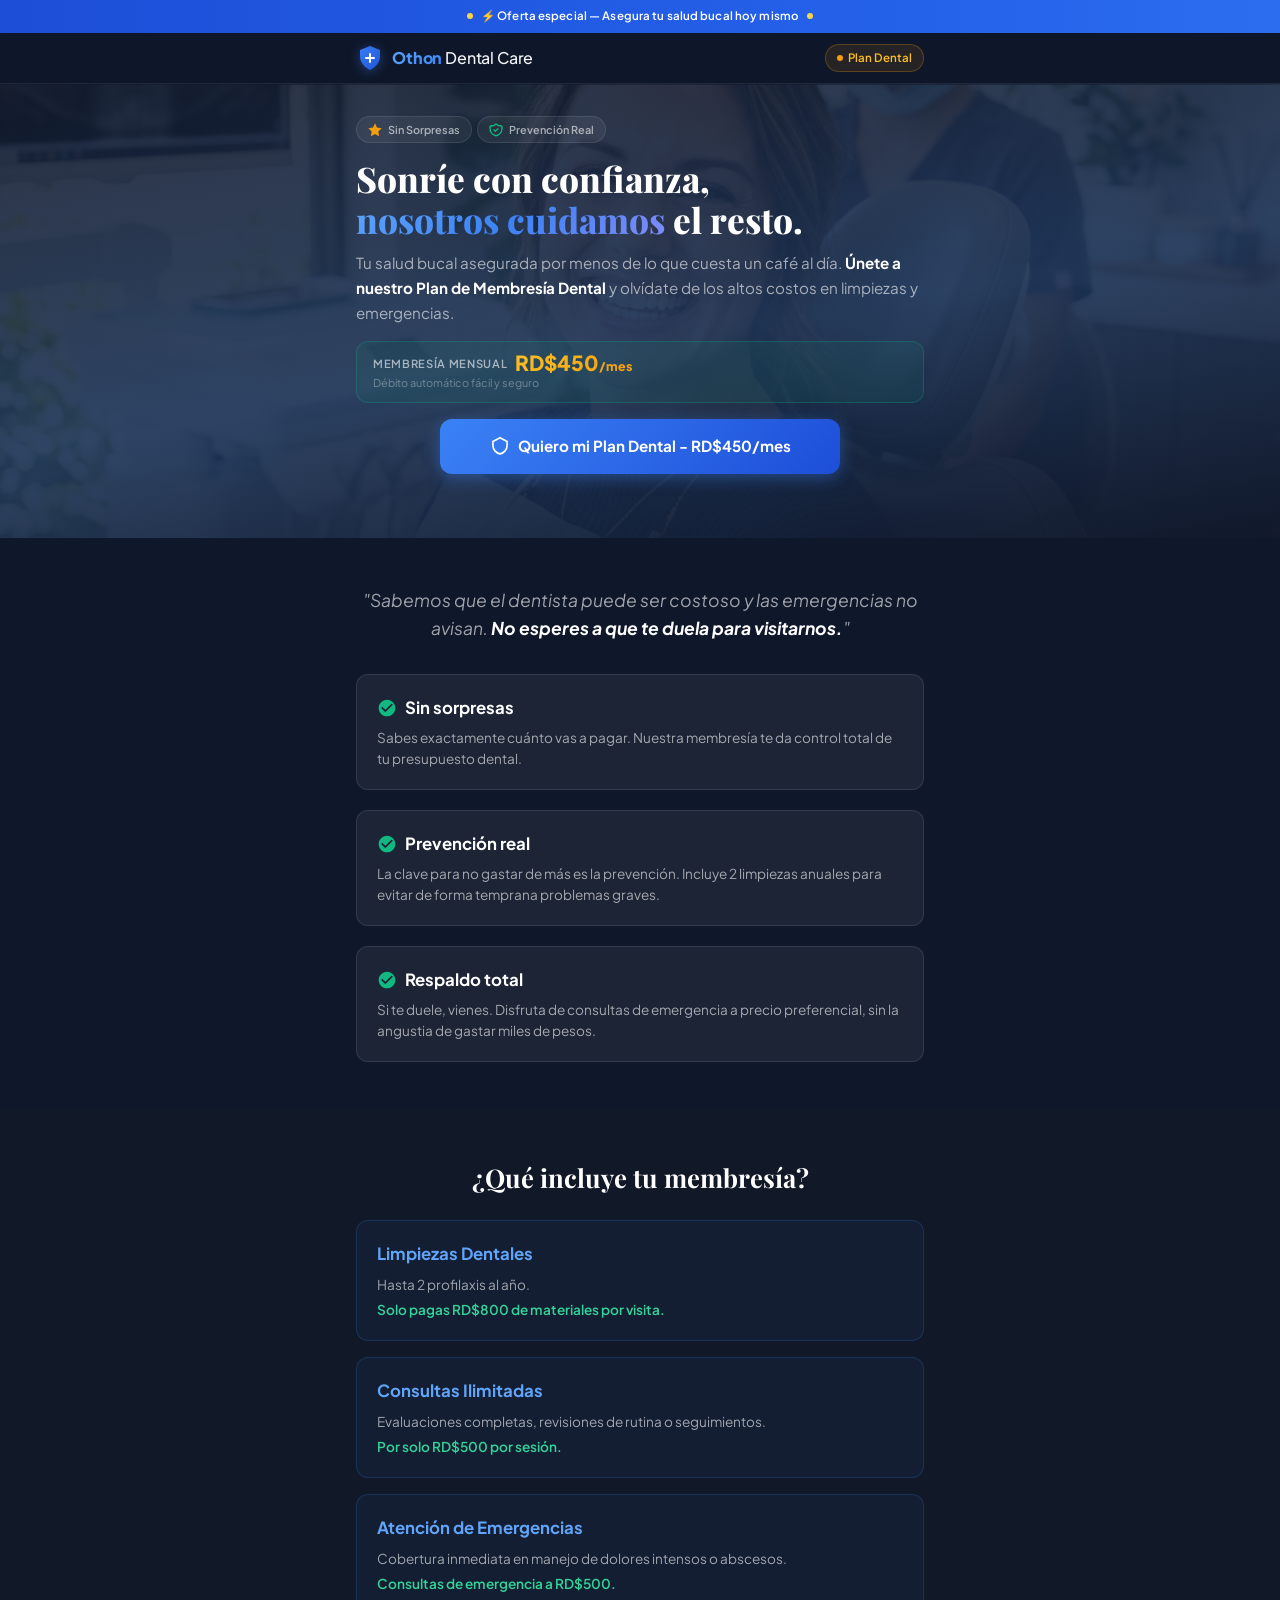
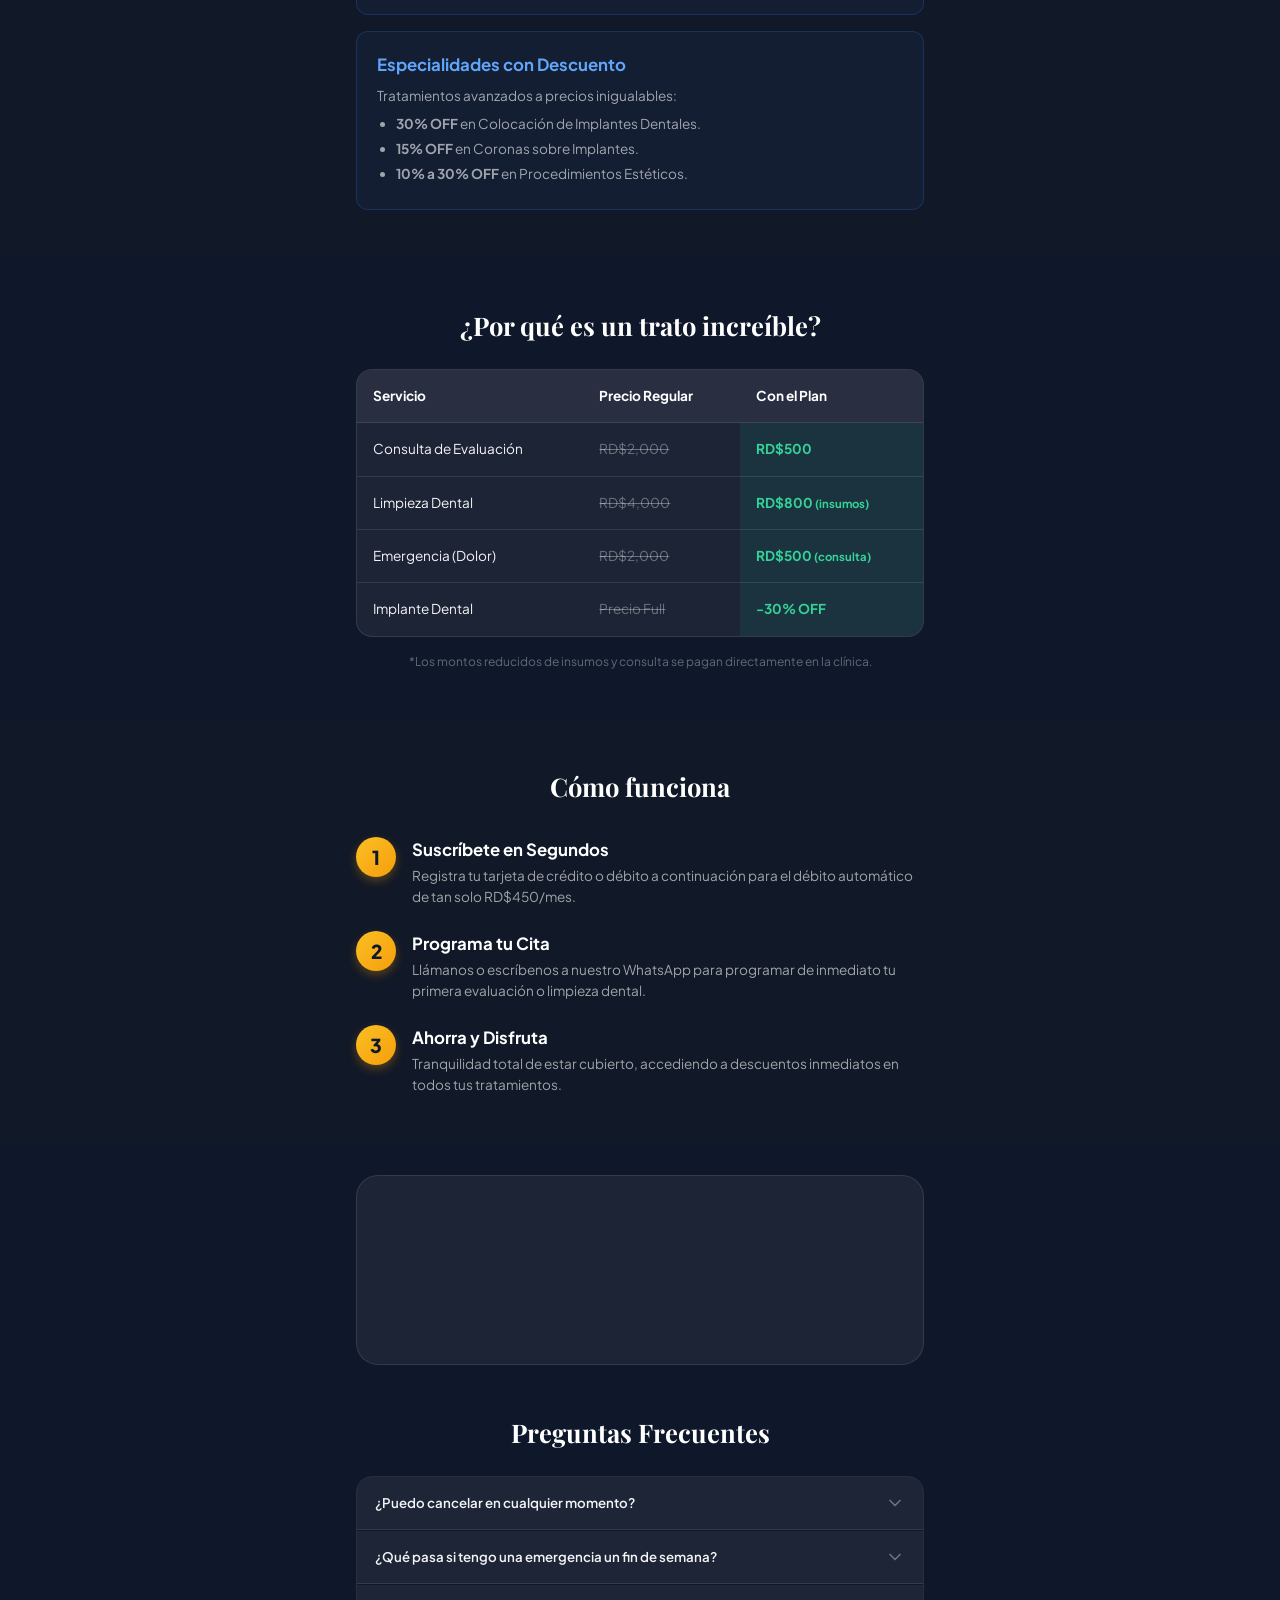
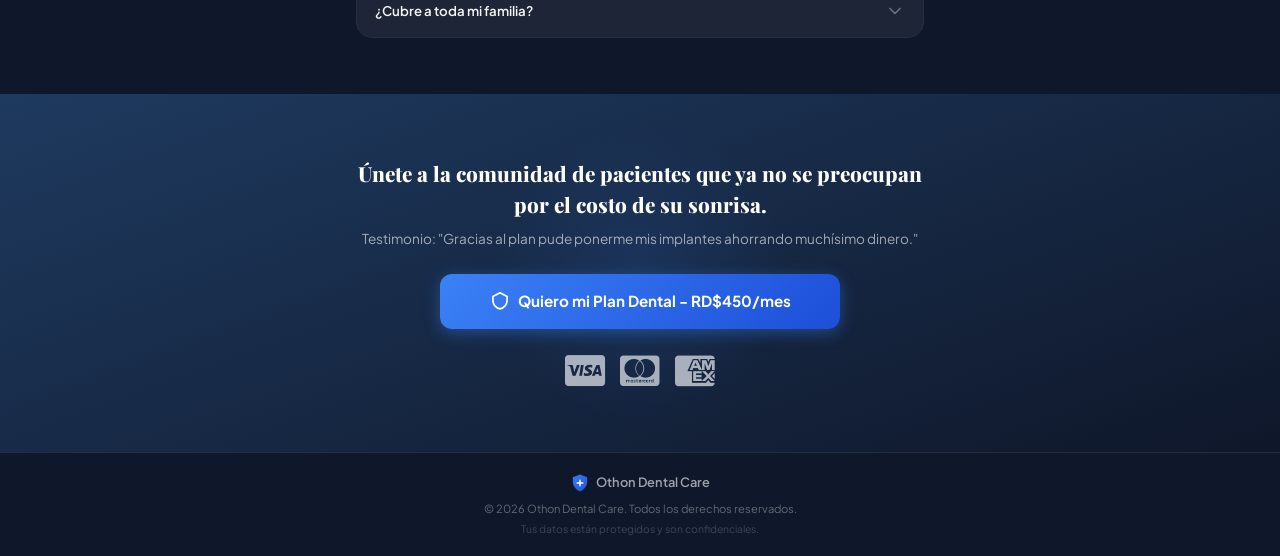
==== commit 2f77863e: "feat: redesign landing for Plan Dental with Leadways form and FontAwesome icons" ====
--- a/index.html
+++ b/index.html
@@ -5,66 +5,101 @@
   <meta name="viewport" content="width=device-width, initial-scale=1.0" />
 
   <!-- ── SEO Principal ─────────────────────────────────── -->
-  <title>Agenda tu Cita con el Dr. Othon | Clínica Dental & Implantes en Naco</title>
-  <meta name="description" content="Reserva tu consulta dental con el Dr. Othon en Boutique Dental, Naco. Atención personalizada, implantes y más. Agenda online en 2 minutos. RD $2,000." />
-  <meta name="keywords" content="Dr Othon, dentista Naco, implantes dentales, cita dental, Boutique Dental, Santo Domingo" />
+  <title>Plan Dental | Asegura tu sonrisa sin sorpresas</title>
+  <meta name="description" content="Únete a nuestro Plan de Membresía Dental. Prevención, consultas y emergencias cubiertas por RD$450/mes." />
   <link rel="canonical" href="https://othonlanding.pages.dev/" />
-
-  <!-- ── Open Graph (Facebook / WhatsApp) ─────────────── -->
-  <meta property="og:type" content="website" />
-  <meta property="og:url" content="https://othonlanding.pages.dev/" />
-  <meta property="og:title" content="Agenda tu Cita con el Dr. Othon | Boutique Dental" />
-  <meta property="og:description" content="Reserva tu consulta dental con el Dr. Othon. Atención de alta calidad en Naco. ¡Agenda hoy en 2 minutos!" />
-  <meta property="og:locale" content="es_DO" />
-  <meta property="og:site_name" content="Dr. Othon — Boutique Dental" />
-
-  <!-- ── Twitter Card ───────────────────────────────────── -->
-  <meta name="twitter:card" content="summary_large_image" />
-  <meta name="twitter:title" content="Agenda tu Cita con el Dr. Othon" />
-  <meta name="twitter:description" content="Reserva tu consulta dental en 2 minutos. Boutique Dental Naco, DR." />
 
   <!-- ── Tema y favicon ────────────────────────────────── -->
   <meta name="theme-color" content="#0f172a" />
-  <meta name="msapplication-TileColor" content="#0f172a" />
   <link rel="icon" type="image/svg+xml" href="data:image/svg+xml,<svg xmlns='http://www.w3.org/2000/svg' viewBox='0 0 32 32'><circle cx='16' cy='16' r='16' fill='%231D4ED8'/><path d='M10 16c0-3.3 2.7-6 6-6s6 2.7 6 6-2.7 6-6 6' stroke='%23fff' stroke-width='2.5' stroke-linecap='round' fill='none'/><path d='M16 10v2M16 20v2M10 16H8M24 16h-2' stroke='%23fff' stroke-width='2' stroke-linecap='round'/></svg>" />
-
-  <!-- ── Preconnects (performance) ─────────────────────── -->
-  <link rel="preconnect" href="https://fonts.googleapis.com" />
-  <link rel="preconnect" href="https://fonts.gstatic.com" crossorigin />
-  <link rel="preconnect" href="https://api.leadways.app" crossorigin />
-  <link rel="preconnect" href="https://connect.facebook.net" crossorigin />
-  <link rel="dns-prefetch" href="https://www.facebook.com" />
 
   <!-- ── Fuentes ────────────────────────────────────────── -->
   <link href="https://fonts.googleapis.com/css2?family=Plus+Jakarta+Sans:wght@400;500;600;700;800&family=Playfair+Display:wght@700;800&display=swap" rel="stylesheet" />
-
-  <!-- ── CSS ───────────────────────────────────────────── -->
+  <link rel="stylesheet" href="https://cdnjs.cloudflare.com/ajax/libs/font-awesome/6.4.0/css/all.min.css" />
+
+  <!-- ── CSS Principal ───────────────────────────────────── -->
   <link rel="stylesheet" href="styles.css" />
 
-  <!-- ── Meta Pixel ────────────────────────────────────── -->
-  <script>
-    !function(f,b,e,v,n,t,s)
-    {if(f.fbq)return;n=f.fbq=function(){n.callMethod?
-    n.callMethod.apply(n,arguments):n.queue.push(arguments)};
-    if(!f._fbq)f._fbq=n;n.push=n;n.loaded=!0;n.version='2.0';
-    n.queue=[];t=b.createElement(e);t.async=!0;
-    t.src=v;s=b.getElementsByTagName(e)[0];
-    s.parentNode.insertBefore(t,s)}(window, document,'script',
-    'https://connect.facebook.net/en_US/fbevents.js');
-    fbq('init', '1824860601859421');
-    fbq('track', 'PageView');
-  </script>
-  <noscript>
-    <img height="1" width="1" style="display:none"
-      src="https://www.facebook.com/tr?id=1824860601859421&ev=PageView&noscript=1" />
-  </noscript>
+  <!-- ── Estilos Específicos Plan Dental ───────────────── -->
+  <style>
+    /* Estilos inyectados sobre la estructura existente */
+    .hero {
+      background: linear-gradient(170deg, rgba(15,23,42,0.88) 0%, rgba(30,53,88,0.92) 55%, rgba(15,23,42,0.98) 100%), 
+                  url('assets/hero_bg.png') center/cover;
+      padding-bottom: 4rem;
+    }
+    
+    .problem-solution { padding: 3rem 0; }
+    .problem-intro { 
+      font-size: 1.1rem; color: var(--text-secondary); text-align: center; 
+      margin-bottom: 2rem; font-style: italic; line-height: 1.6;
+    }
+    .features-list { display: flex; flex-direction: column; gap: 1.25rem; }
+    .feature-item { 
+      background: var(--glass-bg); padding: 1.25rem; 
+      border-radius: var(--radius-md); border: 1px solid var(--glass-border); 
+      transform: translateY(20px); opacity: 0;
+    }
+    .feature-item-title { 
+      font-weight: 700; color: var(--white); margin-bottom: 0.5rem; 
+      display: flex; align-items: center; gap: 8px; font-size: 1.05rem;
+    }
+    .feature-item p { font-size: 0.85rem; color: var(--text-secondary); line-height: 1.5; }
+    
+    .benefits-section { padding: 3rem 0; background: #111827; }
+    .benefits-grid { display: grid; gap: 1rem; margin-top: 1.5rem; }
+    .benefit-card { 
+      background: rgba(59,130,246,0.06); border: 1px solid rgba(59,130,246,0.2); 
+      padding: 1.25rem; border-radius: var(--radius-md);
+      transform: translateY(20px); opacity: 0;
+    }
+    .benefit-card h3 { color: #60A5FA; margin-bottom: 0.5rem; font-size: 1.05rem; font-weight: 700; }
+    .benefit-card p { font-size: 0.85rem; color: var(--text-secondary); line-height: 1.5; }
+    .benefit-card ul { margin-top: 0.5rem; padding-left: 1.2rem; font-size: 0.85rem; color: var(--text-secondary); }
+    .benefit-card li { margin-bottom: 0.3rem; }
+    
+    .comparison-section { padding: 3rem 0; background: var(--slate-900); }
+    .comparison-table-wrapper {
+      background: var(--glass-bg); border-radius: var(--radius-lg); 
+      border: 1px solid var(--glass-border); overflow: hidden; margin-top: 1.5rem;
+      transform: translateY(20px); opacity: 0;
+    }
+    .comparison-table { width: 100%; border-collapse: collapse; text-align: left; }
+    .comparison-table th, .comparison-table td { padding: 1rem; border-bottom: 1px solid var(--glass-border); font-size: 0.85rem;}
+    .comparison-table th { background: rgba(255,255,255,0.05); color: var(--white); font-weight: 700; }
+    .comparison-table tr:last-child td { border-bottom: none; }
+    .col-regular { color: var(--text-muted); text-decoration: line-through; }
+    .col-plan { background: rgba(16,185,129,0.1); color: var(--green-400); font-weight: 700; }
+    
+    .how-it-works { padding: 3rem 0; background: #111827; }
+    .step-list { display: flex; flex-direction: column; gap: 1.5rem; margin-top: 2rem;}
+    .step-card { display: flex; gap: 1rem; align-items: flex-start; transform: translateY(20px); opacity: 0; }
+    .step-number { 
+      background: linear-gradient(135deg, #FBBF24, #F59E0B); color: #0f172a; 
+      width: 40px; height: 40px; border-radius: 50%; display: flex; 
+      align-items: center; justify-content: center; font-weight: 800; 
+      flex-shrink: 0; font-size: 1.2rem; box-shadow: 0 4px 10px rgba(245,158,11,0.3);
+    }
+    .step-content h3 { color: var(--white); margin-bottom: 0.25rem; font-size: 1.05rem; }
+    .step-content p { font-size: 0.85rem; color: var(--text-secondary); line-height: 1.5; }
+    
+    .form-wrapper {
+      background: var(--glass-bg); border: 1px solid var(--glass-border);
+      border-radius: var(--radius-xl); padding: 1rem; margin-top: 2rem;
+    }
+    
+    .card-badges {
+      display: flex; gap: 10px; justify-content: center; margin-top: 1.5rem;
+    }
+    .card-badges img { height: 24px; opacity: 0.7; }
+  </style>
 </head>
 <body>
 
   <!-- URGENCY BANNER -->
   <div class="urgency-banner" id="urgency-banner">
     <span class="pulse-dot"></span>
-    <span>⚡ Disponibilidad limitada — Los espacios se llenan rápidamente esta semana</span>
+    <span>⚡ Oferta especial — Asegura tu salud bucal hoy mismo</span>
     <span class="pulse-dot"></span>
   </div>
 
@@ -74,9 +109,8 @@
       <div class="logo">
         <div class="logo-icon">
           <svg width="28" height="28" viewBox="0 0 28 28" fill="none" aria-hidden="true">
-            <circle cx="14" cy="14" r="14" fill="url(#logo-grad)"/>
-            <path d="M9 14c0-2.76 2.24-5 5-5s5 2.24 5 5-2.24 5-5 5" stroke="#fff" stroke-width="2" stroke-linecap="round"/>
-            <path d="M14 9v2M14 17v2M9 14H7M21 14h-2" stroke="#fff" stroke-width="1.5" stroke-linecap="round"/>
+            <path d="M14 2L4 6v6.5c0 5.5 4.3 10.7 10 13.5 5.7-2.8 10-8 10-13.5V6l-10-4z" fill="url(#logo-grad)"/>
+            <path d="M14 9A1 1 0 0013 10V13H10A1 1 0 0010 15H13V18A1 1 0 0015 18V15H18A1 1 0 0018 13H15V10A1 1 0 0014 9Z" fill="#fff"/>
             <defs>
               <linearGradient id="logo-grad" x1="0" y1="0" x2="28" y2="28" gradientUnits="userSpaceOnUse">
                 <stop stop-color="#3B82F6"/>
@@ -85,247 +119,288 @@
             </defs>
           </svg>
         </div>
-        <span class="logo-text">Dr. <strong>Othon</strong></span>
-      </div>
-      <div class="header-badge">
-        <span class="badge-dot"></span>
-        <span>Agenda disponible</span>
+        <span class="logo-text"><strong>Othon</strong> Dental Care</span>
+      </div>
+      <div class="header-badge" style="background: rgba(245,158,11,0.1); border-color: rgba(245,158,11,0.25); color: #FBBF24;">
+        <span class="badge-dot" style="background: #F59E0B;"></span>
+        <span>Plan Dental</span>
       </div>
     </div>
   </header>
 
-  <!-- HERO SECTION -->
+  <!-- 1. HERO SECTION -->
   <section class="hero">
-    <div class="hero-bg-shapes">
-      <div class="shape shape-1"></div>
-      <div class="shape shape-2"></div>
-      <div class="shape shape-3"></div>
-    </div>
     <div class="container">
       <div class="hero-content">
         <div class="trust-badges">
           <div class="trust-badge">
-            <svg width="16" height="16" viewBox="0 0 24 24" fill="none" aria-hidden="true"><path d="M12 2l2.9 6.3L22 9.3l-5 4.9 1.2 7L12 18l-6.2 3.2 1.2-7L2 9.3l7.1-1z" fill="#F59E0B"/></svg>
-            Médico Certificado
+            <svg width="16" height="16" viewBox="0 0 24 24" fill="none"><path d="M12 2l2.9 6.3L22 9.3l-5 4.9 1.2 7L12 18l-6.2 3.2 1.2-7L2 9.3l7.1-1z" fill="#F59E0B"/></svg>
+            Sin Sorpresas
           </div>
           <div class="trust-badge">
-            <svg width="16" height="16" viewBox="0 0 24 24" fill="none" aria-hidden="true"><path d="M9 12l2 2 4-4m5.618-4.016A11.955 11.955 0 0112 2.944a11.955 11.955 0 01-8.618 3.04A12.02 12.02 0 003 9c0 5.591 3.824 10.29 9 11.622 5.176-1.332 9-6.03 9-11.622 0-1.042-.133-2.052-.382-3.016z" stroke="#10B981" stroke-width="2" stroke-linecap="round" stroke-linejoin="round"/></svg>
-            Atención Personalizada
-          </div>
-          <div class="trust-badge">
-            <svg width="16" height="16" viewBox="0 0 24 24" fill="none" aria-hidden="true"><path d="M12 8v4l3 3m6-3a9 9 0 11-18 0 9 9 0 0118 0z" stroke="#3B82F6" stroke-width="2" stroke-linecap="round" stroke-linejoin="round"/></svg>
-            Respuesta inmediata
+            <svg width="16" height="16" viewBox="0 0 24 24" fill="none"><path d="M9 12l2 2 4-4m5.618-4.016A11.955 11.955 0 0112 2.944a11.955 11.955 0 01-8.618 3.04A12.02 12.02 0 003 9c0 5.591 3.824 10.29 9 11.622 5.176-1.332 9-6.03 9-11.622 0-1.042-.133-2.052-.382-3.016z" stroke="#10B981" stroke-width="2" stroke-linecap="round" stroke-linejoin="round"/></svg>
+            Prevención Real
           </div>
         </div>
 
         <h1 class="hero-title">
-          Agenda tu Consulta con el<br/>
-          <span class="highlight-text">Dr. Othon</span> Hoy Mismo
+          Sonríe con confianza, <br/><span class="highlight-text">nosotros cuidamos</span> el resto.
         </h1>
 
         <p class="hero-subtitle">
-          Agenda tu cita en menos de <strong>2 minutos</strong>. Sin llamadas, sin esperas.
-          Selecciona el horario que más te convenga y asegura tu espacio.
+          Tu salud bucal asegurada por menos de lo que cuesta un café al día. <strong>Únete a nuestro Plan de Membresía Dental</strong> y olvídate de los altos costos en limpiezas y emergencias.
         </p>
 
-        <!-- UBICACION -->
-        <div class="location-note">
-          <svg width="13" height="13" viewBox="0 0 24 24" fill="none" aria-hidden="true"><path d="M12 2C8.13 2 5 5.13 5 9c0 5.25 7 13 7 13s7-7.75 7-13c0-3.87-3.13-7-7-7z" fill="#3B82F6" opacity=".3" stroke="#3B82F6" stroke-width="1.5"/><circle cx="12" cy="9" r="2.5" fill="#3B82F6"/></svg>
-          <span>Estamos en <strong>Naco</strong>, muy cerca del Supermercado Nacional de la Tiradentes.</span>
-        </div>
-
-        <!-- STEP INDICATOR -->
-        <div class="steps-indicator">
-          <div class="step active" id="step-indicator-1">
-            <div class="step-num">1</div>
-            <span>Elige tu horario</span>
-          </div>
-          <div class="step-connector"></div>
-          <div class="step" id="step-indicator-2">
-            <div class="step-num">2</div>
-            <span>Confirmación</span>
-          </div>
-        </div>
-
-        <!-- PRICE TAG — ancho completo -->
         <div class="price-tag">
           <div class="price-tag-inner">
-            <span class="price-label">Precio de la consulta</span>
-            <span class="price-amount">RD $2,000</span>
-          </div>
-          <div class="price-note">Pago al momento de la consulta</div>
-        </div>
-
-      </div>
-
-      <!-- CALENDAR CARD -->
-      <div class="calendar-card" id="calendar-section">
-        <div class="card-header">
-          <div class="card-header-icon">
-            <svg width="22" height="22" viewBox="0 0 24 24" fill="none" aria-hidden="true">
-              <rect x="3" y="4" width="18" height="18" rx="2" stroke="#3B82F6" stroke-width="2"/>
-              <path d="M3 10h18M8 2v4M16 2v4" stroke="#3B82F6" stroke-width="2" stroke-linecap="round"/>
+            <span class="price-label">Membresía Mensual</span>
+            <span class="price-amount">RD$450<small style="font-size: 0.6em; color:var(--text-muted)">/mes</small></span>
+          </div>
+          <div class="price-note">Débito automático fácil y seguro</div>
+        </div>
+        <div style="display: flex; justify-content: center; width: 100%; margin-top: 10px;">
+          <a href="#form-section" class="btn-primary btn-large">
+            <svg width="20" height="20" viewBox="0 0 24 24" fill="none" aria-hidden="true">
+              <path d="M12 2l-8.5 4.5v5c0 4.6 3.6 8.9 8.5 10 4.9-1.1 8.5-5.4 8.5-10v-5L12 2z" stroke="currentColor" stroke-width="2" stroke-linecap="round" stroke-linejoin="round"/>
             </svg>
-          </div>
-          <div>
-            <h2 class="card-title">Selecciona tu Cita</h2>
-            <p class="card-subtitle">Elige la fecha y hora disponible</p>
-          </div>
-        </div>
-
-        <div class="calendar-wrapper">
-          <iframe 
-            src="https://api.leadways.app/widget/booking/D5LoocAgL6M0CqwpDb0W" 
-            style="width: 100%;border:none;overflow: hidden;" 
-            scrolling="no" 
-            id="D5LoocAgL6M0CqwpDb0W_1774272347127">
-          </iframe>
-          <script src="https://api.leadways.app/js/form_embed.js" type="text/javascript"></script>
-        </div>
-
-        <div class="calendar-footer">
-          <div class="security-note">
-            <svg width="14" height="14" viewBox="0 0 24 24" fill="none" aria-hidden="true">
-              <path d="M12 2l-8.5 4.5v5c0 4.6 3.6 8.9 8.5 10 4.9-1.1 8.5-5.4 8.5-10v-5L12 2z" fill="#10B981" opacity=".2" stroke="#10B981" stroke-width="1.5"/>
-              <path d="M8.5 12l2.5 2.5 5-5" stroke="#10B981" stroke-width="1.5" stroke-linecap="round" stroke-linejoin="round"/>
-            </svg>
-            <span>Reserva 100% segura y gratuita</span>
-          </div>
-        </div>
-      </div>
-
-      <!-- BENEFITS ROW — debajo del calendario -->
-      <div class="benefits-row">
-        <div class="benefit-item">
-          <div class="benefit-icon">✓</div>
-          <span>Confirmación inmediata</span>
-        </div>
-        <div class="benefit-item">
-          <div class="benefit-icon">✓</div>
-          <span>Recordatorio por WhatsApp</span>
-        </div>
-        <div class="benefit-item">
-          <div class="benefit-icon">✓</div>
-          <span>Sin costo de reserva</span>
-        </div>
-      </div>
-    </div>
-  </section>
-
-  <!-- SOCIAL PROOF SECTION -->
-  <section class="social-proof">
-    <div class="container">
-      <div class="stat-cards">
-        <div class="stat-card">
-          <div class="stat-number">500+</div>
-          <div class="stat-label">Pacientes atendidos</div>
-        </div>
-        <div class="stat-card stat-card--center">
-          <div class="stat-number">98%</div>
-          <div class="stat-label">Tasa de satisfacción</div>
-        </div>
-        <div class="stat-card">
-          <div class="stat-number">10+</div>
-          <div class="stat-label">Años de experiencia</div>
-        </div>
-      </div>
-
-      <h2 class="section-title">Lo que dicen nuestros pacientes</h2>
-      <div class="testimonials-grid">
-        <div class="testimonial-card">
-          <div class="testimonial-stars">★★★★★</div>
-          <p class="testimonial-text">"El Dr. Othon es increíblemente profesional y atento. Me explicó todo detalladamente y me sentí en muy buenas manos desde el primer momento."</p>
-          <div class="testimonial-author">
-            <div class="author-avatar" style="background: linear-gradient(135deg, #667eea, #764ba2);">M</div>
-            <div>
-              <div class="author-name">María González</div>
-              <div class="author-detail">Paciente verificada</div>
-            </div>
-          </div>
-        </div>
-        <div class="testimonial-card testimonial-card--featured">
-          <div class="testimonial-stars">★★★★★</div>
-          <p class="testimonial-text">"Reservar la cita fue muy fácil y rápido. La atención fue excepcional, el doctor se tomó el tiempo necesario para escucharme y dar un diagnóstico certero."</p>
-          <div class="testimonial-author">
-            <div class="author-avatar" style="background: linear-gradient(135deg, #f093fb, #f5576c);">C</div>
-            <div>
-              <div class="author-name">Carlos Ramírez</div>
-              <div class="author-detail">Paciente verificado</div>
-            </div>
-          </div>
-        </div>
-        <div class="testimonial-card">
-          <div class="testimonial-stars">★★★★★</div>
-          <p class="testimonial-text">"Excelente atención y muy puntual. Recomiendo ampliamente al Dr. Othon. Es una persona muy dedicada a su trabajo y a sus pacientes."</p>
-          <div class="testimonial-author">
-            <div class="author-avatar" style="background: linear-gradient(135deg, #4facfe, #00f2fe);">A</div>
-            <div>
-              <div class="author-name">Ana Mejía</div>
-              <div class="author-detail">Paciente verificada</div>
-            </div>
-          </div>
-        </div>
-      </div>
-    </div>
-  </section>
-
-  <!-- FAQ SECTION -->
-  <section class="faq-section">
+            Quiero mi Plan Dental - RD$450/mes
+          </a>
+        </div>
+      </div>
+    </div>
+  </section>
+
+  <!-- 2. EL PROBLEMA VS. LA SOLUCIÓN -->
+  <section class="problem-solution animate-on-scroll">
+    <div class="container">
+      <p class="problem-intro">
+        "Sabemos que el dentista puede ser costoso y las emergencias no avisan. <strong style="color:var(--white);">No esperes a que te duela para visitarnos.</strong>"
+      </p>
+      
+      <div class="features-list">
+        <div class="feature-item animate-block">
+          <div class="feature-item-title">
+            <svg width="20" height="20" viewBox="0 0 24 24" fill="none"><path d="M12 2C6.48 2 2 6.48 2 12s4.48 10 10 10 10-4.48 10-10S17.52 2 12 2zm-2 15l-5-5 1.41-1.41L10 14.17l7.59-7.59L19 8l-9 9z" fill="#10B981"/></svg>
+            Sin sorpresas
+          </div>
+          <p>Sabes exactamente cuánto vas a pagar. Nuestra membresía te da control total de tu presupuesto dental.</p>
+        </div>
+        <div class="feature-item animate-block">
+          <div class="feature-item-title">
+            <svg width="20" height="20" viewBox="0 0 24 24" fill="none"><path d="M12 2C6.48 2 2 6.48 2 12s4.48 10 10 10 10-4.48 10-10S17.52 2 12 2zm-2 15l-5-5 1.41-1.41L10 14.17l7.59-7.59L19 8l-9 9z" fill="#10B981"/></svg>
+            Prevención real
+          </div>
+          <p>La clave para no gastar de más es la prevención. Incluye 2 limpiezas anuales para evitar de forma temprana problemas graves.</p>
+        </div>
+        <div class="feature-item animate-block">
+          <div class="feature-item-title">
+            <svg width="20" height="20" viewBox="0 0 24 24" fill="none"><path d="M12 2C6.48 2 2 6.48 2 12s4.48 10 10 10 10-4.48 10-10S17.52 2 12 2zm-2 15l-5-5 1.41-1.41L10 14.17l7.59-7.59L19 8l-9 9z" fill="#10B981"/></svg>
+            Respaldo total
+          </div>
+          <p>Si te duele, vienes. Disfruta de consultas de emergencia a precio preferencial, sin la angustia de gastar miles de pesos.</p>
+        </div>
+      </div>
+    </div>
+  </section>
+
+  <!-- 3. LOS BENEFICIOS DEL PLAN -->
+  <section class="benefits-section animate-on-scroll">
+    <div class="container">
+      <h2 class="section-title">¿Qué incluye tu membresía?</h2>
+      
+      <div class="benefits-grid">
+        <div class="benefit-card animate-block">
+          <h3>Limpiezas Dentales</h3>
+          <p>Hasta 2 profilaxis al año.</p>
+          <p style="margin-top: 5px; color: var(--green-400); font-weight: 600;">Solo pagas RD$800 de materiales por visita.</p>
+        </div>
+        
+        <div class="benefit-card animate-block">
+          <h3>Consultas Ilimitadas</h3>
+          <p>Evaluaciones completas, revisiones de rutina o seguimientos.</p>
+          <p style="margin-top: 5px; color: var(--green-400); font-weight: 600;">Por solo RD$500 por sesión.</p>
+        </div>
+        
+        <div class="benefit-card animate-block">
+          <h3>Atención de Emergencias</h3>
+          <p>Cobertura inmediata en manejo de dolores intensos o abscesos.</p>
+          <p style="margin-top: 5px; color: var(--green-400); font-weight: 600;">Consultas de emergencia a RD$500.</p>
+        </div>
+        
+        <div class="benefit-card animate-block">
+          <h3>Especialidades con Descuento</h3>
+          <p>Tratamientos avanzados a precios inigualables:</p>
+          <ul>
+            <li><strong>30% OFF</strong> en Colocación de Implantes Dentales.</li>
+            <li><strong>15% OFF</strong> en Coronas sobre Implantes.</li>
+            <li><strong>10% a 30% OFF</strong> en Procedimientos Estéticos.</li>
+          </ul>
+        </div>
+      </div>
+    </div>
+  </section>
+
+  <!-- 4. Cuadro de Comparación -->
+  <section class="comparison-section animate-on-scroll">
+    <div class="container">
+      <h2 class="section-title">¿Por qué es un trato increíble?</h2>
+      
+      <div class="comparison-table-wrapper animate-block">
+        <table class="comparison-table">
+          <thead>
+            <tr>
+              <th>Servicio</th>
+              <th>Precio Regular</th>
+              <th class="col-plan">Con el Plan</th>
+            </tr>
+          </thead>
+          <tbody>
+            <tr>
+              <td>Consulta de Evaluación</td>
+              <td class="col-regular">RD$2,000</td>
+              <td class="col-plan">RD$500</td>
+            </tr>
+            <tr>
+              <td>Limpieza Dental</td>
+              <td class="col-regular">RD$4,000</td>
+              <td class="col-plan">RD$800 <small>(insumos)</small></td>
+            </tr>
+            <tr>
+              <td>Emergencia (Dolor)</td>
+              <td class="col-regular">RD$2,000</td>
+              <td class="col-plan">RD$500 <small>(consulta)</small></td>
+            </tr>
+            <tr>
+              <td>Implante Dental</td>
+              <td class="col-regular">Precio Full</td>
+              <td class="col-plan">-30% OFF</td>
+            </tr>
+          </tbody>
+        </table>
+      </div>
+      <p style="text-align: center; font-size: 0.75rem; color: var(--text-muted); margin-top: 1rem;">
+        *Los montos reducidos de insumos y consulta se pagan directamente en la clínica.
+      </p>
+    </div>
+  </section>
+
+  <!-- 5. Cómo Funciona -->
+  <section class="how-it-works animate-on-scroll">
+    <div class="container">
+      <h2 class="section-title">Cómo funciona</h2>
+      
+      <div class="step-list">
+        <div class="step-card animate-block">
+          <div class="step-number">1</div>
+          <div class="step-content">
+            <h3>Suscríbete en Segundos</h3>
+            <p>Registra tu tarjeta de crédito o débito a continuación para el débito automático de tan solo RD$450/mes.</p>
+          </div>
+        </div>
+        
+        <div class="step-card animate-block">
+          <div class="step-number">2</div>
+          <div class="step-content">
+            <h3>Programa tu Cita</h3>
+            <p>Llámanos o escríbenos a nuestro WhatsApp para programar de inmediato tu primera evaluación o limpieza dental.</p>
+          </div>
+        </div>
+        
+        <div class="step-card animate-block">
+          <div class="step-number">3</div>
+          <div class="step-content">
+            <h3>Ahorra y Disfruta</h3>
+            <p>Tranquilidad total de estar cubierto, accediendo a descuentos inmediatos en todos tus tratamientos.</p>
+          </div>
+        </div>
+      </div>
+    </div>
+  </section>
+
+  <!-- FORM / LEADWAYS -->
+  <section class="form-section animate-on-scroll" id="form-section">
+    <div class="container">
+      <div class="form-wrapper">
+        <iframe
+            src="https://api.leadways.app/widget/form/xWNGcpheY6dtWCyKetTd"
+            style="width:100%;height:100%;border:none;border-radius:3px"
+            id="inline-xWNGcpheY6dtWCyKetTd" 
+            data-layout="{'id':'INLINE'}"
+            data-trigger-type="alwaysShow"
+            data-trigger-value=""
+            data-activation-type="alwaysActivated"
+            data-activation-value=""
+            data-deactivation-type="neverDeactivate"
+            data-deactivation-value=""
+            data-form-name="Plan Dental"
+            data-height="330"
+            data-layout-iframe-id="inline-xWNGcpheY6dtWCyKetTd"
+            data-form-id="xWNGcpheY6dtWCyKetTd"
+            title="Plan Dental"
+                >
+        </iframe>
+        <script src="https://api.leadways.app/js/form_embed.js"></script>
+      </div>
+    </div>
+  </section>
+
+  <!-- 6. FAQ SECTION -->
+  <section class="faq-section animate-on-scroll" style="padding-top: 3rem;">
     <div class="container-narrow">
       <h2 class="section-title">Preguntas Frecuentes</h2>
       <div class="faq-list">
         <div class="faq-item">
           <button class="faq-question" aria-expanded="false" onclick="toggleFaq(this)">
-            <span>¿Cómo funciona el proceso de reserva?</span>
+            <span>¿Puedo cancelar en cualquier momento?</span>
             <svg class="faq-icon" width="20" height="20" viewBox="0 0 24 24" fill="none"><path d="M6 9l6 6 6-6" stroke="currentColor" stroke-width="2" stroke-linecap="round" stroke-linejoin="round"/></svg>
           </button>
           <div class="faq-answer">
-            <p>Es muy sencillo: selecciona la fecha y hora disponible en el calendario, completa tus datos de contacto y listo. Recibirás una confirmación inmediata por correo electrónico con todos los detalles de tu cita.</p>
-          </div>
-        </div>
+            <p>Recomendamos firmemente una permanencia de al menos 12 meses para que realmente puedas aprovechar los grandes descuentos (por ejemplo, en implantes). Sin embargo, siempre puedes consultar con nosotros nuestras políticas de cancelación flexible.</p>
+          </div>
+        </div>
+        
         <div class="faq-item">
           <button class="faq-question" aria-expanded="false" onclick="toggleFaq(this)">
-            <span>¿Puedo cancelar o reagendar mi cita?</span>
+            <span>¿Qué pasa si tengo una emergencia un fin de semana?</span>
             <svg class="faq-icon" width="20" height="20" viewBox="0 0 24 24" fill="none"><path d="M6 9l6 6 6-6" stroke="currentColor" stroke-width="2" stroke-linecap="round" stroke-linejoin="round"/></svg>
           </button>
           <div class="faq-answer">
-            <p>Sí, puedes cancelar o reagendar tu cita con al menos 24 horas de anticipación. Encontrarás el enlace para hacerlo en el correo de confirmación que recibirás.</p>
-          </div>
-        </div>
+            <p>Como miembro VIP de nuestro Plan Dental, tienes prioridad máxima en nuestra agenda de atención. Nos pondremos en contacto contigo lo antes posible para aliviar tu molestia.</p>
+          </div>
+        </div>
+        
         <div class="faq-item">
           <button class="faq-question" aria-expanded="false" onclick="toggleFaq(this)">
-            <span>¿Qué necesito llevar a mi primera consulta?</span>
+            <span>¿Cubre a toda mi familia?</span>
             <svg class="faq-icon" width="20" height="20" viewBox="0 0 24 24" fill="none"><path d="M6 9l6 6 6-6" stroke="currentColor" stroke-width="2" stroke-linecap="round" stroke-linejoin="round"/></svg>
           </button>
           <div class="faq-answer">
-            <p>Para tu primera consulta te recomendamos traer tu identificación personal, cualquier resultado de exámenes previos relevantes y una lista de los medicamentos que tomas actualmente si aplica.</p>
-          </div>
-        </div>
-        <div class="faq-item">
-          <button class="faq-question" aria-expanded="false" onclick="toggleFaq(this)">
-            <span>¿Tienen estacionamiento disponible?</span>
-            <svg class="faq-icon" width="20" height="20" viewBox="0 0 24 24" fill="none"><path d="M6 9l6 6 6-6" stroke="currentColor" stroke-width="2" stroke-linecap="round" stroke-linejoin="round"/></svg>
-          </button>
-          <div class="faq-answer">
-            <p>Sí, contamos con estacionamiento disponible para nuestros pacientes. Al confirmar tu cita, recibirás instrucciones detalladas sobre cómo llegar a nuestra consulta.</p>
-          </div>
-        </div>
-      </div>
-    </div>
-  </section>
-
-  <!-- FINAL CTA -->
-  <section class="final-cta">
+            <p>El plan básico es individual. No obstante, si te interesa proteger también a tu familia, te invitamos a que nos preguntes por nuestros paquetes familiares con descuentos aún más especiales.</p>
+          </div>
+        </div>
+      </div>
+    </div>
+  </section>
+
+  <!-- 7. FINAL CTA -->
+  <section class="final-cta animate-on-scroll">
     <div class="container-narrow text-center">
-      <h2 class="cta-title">¿Listo para dar el primer paso?</h2>
-      <p class="cta-subtitle">Desplázate hacia arriba y elige tu horario ahora. Tu salud es lo primero.</p>
-      <a href="#calendar-section" class="btn-primary btn-large" id="scroll-to-calendar-btn">
+      <h2 class="cta-title" style="font-size: 1.3rem;">Únete a la comunidad de pacientes que ya no se preocupan por el costo de su sonrisa.</h2>
+      <p class="cta-subtitle">Testimonio: "Gracias al plan pude ponerme mis implantes ahorrando muchísimo dinero."</p>
+      
+      <a href="#form-section" class="btn-primary btn-large">
         <svg width="20" height="20" viewBox="0 0 24 24" fill="none" aria-hidden="true">
-          <rect x="3" y="4" width="18" height="18" rx="2" stroke="currentColor" stroke-width="2"/>
-          <path d="M3 10h18M8 2v4M16 2v4" stroke="currentColor" stroke-width="2" stroke-linecap="round"/>
+          <path d="M12 2l-8.5 4.5v5c0 4.6 3.6 8.9 8.5 10 4.9-1.1 8.5-5.4 8.5-10v-5L12 2z" stroke="currentColor" stroke-width="2" stroke-linecap="round" stroke-linejoin="round"/>
         </svg>
-        Agendar Mi Cita Ahora
+        Quiero mi Plan Dental - RD$450/mes
       </a>
+
+      <!-- Logos de Tarjetas -->
+      <div class="card-badges" style="display: flex; gap: 15px; justify-content: center; margin-top: 1.5rem; align-items: center; font-size: 2.2rem; color: rgba(255, 255, 255, 0.65);">
+        <i class="fa-brands fa-cc-visa"></i>
+        <i class="fa-brands fa-cc-mastercard"></i>
+        <i class="fa-brands fa-cc-amex"></i>
+      </div>
     </div>
   </section>
 
@@ -335,23 +410,44 @@
       <div class="footer-inner">
         <div class="footer-logo">
           <svg width="20" height="20" viewBox="0 0 28 28" fill="none" aria-hidden="true">
-            <circle cx="14" cy="14" r="14" fill="url(#logo-grad2)"/>
-            <path d="M9 14c0-2.76 2.24-5 5-5s5 2.24 5 5-2.24 5-5 5" stroke="#fff" stroke-width="2" stroke-linecap="round"/>
+            <path d="M14 2L4 6v6.5c0 5.5 4.3 10.7 10 13.5 5.7-2.8 10-8 10-13.5V6l-10-4z" fill="url(#logo-grad2)"/>
+            <path d="M14 9A1 1 0 0013 10V13H10A1 1 0 0010 15H13V18A1 1 0 0015 18V15H18A1 1 0 0018 13H15V10A1 1 0 0014 9Z" fill="#fff"/>
             <defs>
               <linearGradient id="logo-grad2" x1="0" y1="0" x2="28" y2="28" gradientUnits="userSpaceOnUse">
                 <stop stop-color="#3B82F6"/><stop offset="1" stop-color="#1D4ED8"/>
               </linearGradient>
             </defs>
           </svg>
-          <span>Consultorio Dr. Othon</span>
-        </div>
-        <p class="footer-copy">© 2026 Dr. Othon. Todos los derechos reservados.</p>
+          <span>Othon Dental Care</span>
+        </div>
+        <p class="footer-copy">© 2026 Othon Dental Care. Todos los derechos reservados.</p>
         <p class="footer-note">Tus datos están protegidos y son confidenciales.</p>
       </div>
     </div>
   </footer>
 
-  <!-- form_embed.js ya está cargado junto al iframe arriba -->
+  <!-- Script principal original para el FAQ y smooth scrolling -->
   <script src="main.js"></script>
+
+  <!-- Script extra para nuevas animaciones (Blocks) -->
+  <script>
+    document.addEventListener("DOMContentLoaded", () => {
+      const observer = new IntersectionObserver((entries) => {
+        entries.forEach(entry => {
+          if (entry.isIntersecting) {
+            entry.target.style.opacity = '1';
+            entry.target.style.transform = 'translateY(0)';
+            observer.unobserve(entry.target);
+          }
+        });
+      }, { threshold: 0.1 });
+
+      const animateBlocks = document.querySelectorAll('.animate-block');
+      animateBlocks.forEach((el, i) => {
+        el.style.transition = `opacity 0.6s ease ${i * 0.1}s, transform 0.6s ease ${i * 0.1}s`;
+        observer.observe(el);
+      });
+    });
+  </script>
 </body>
 </html>
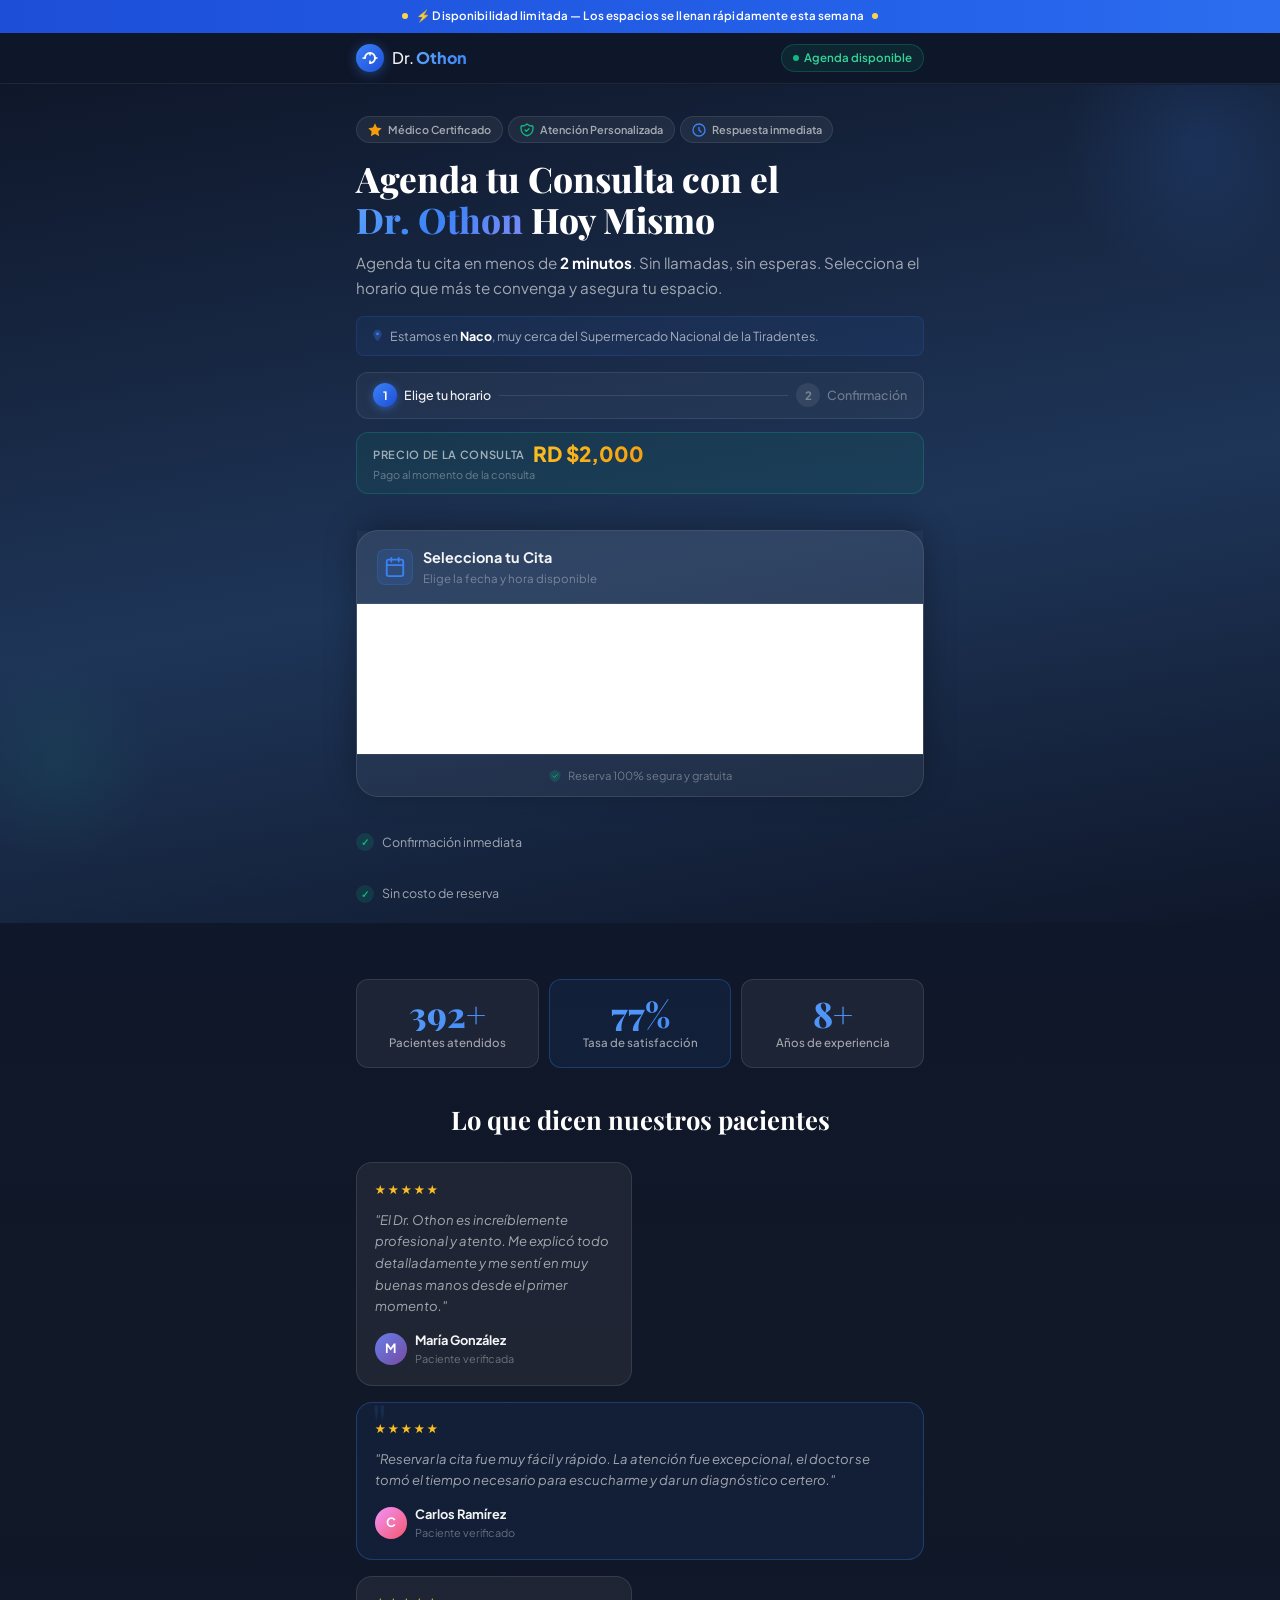
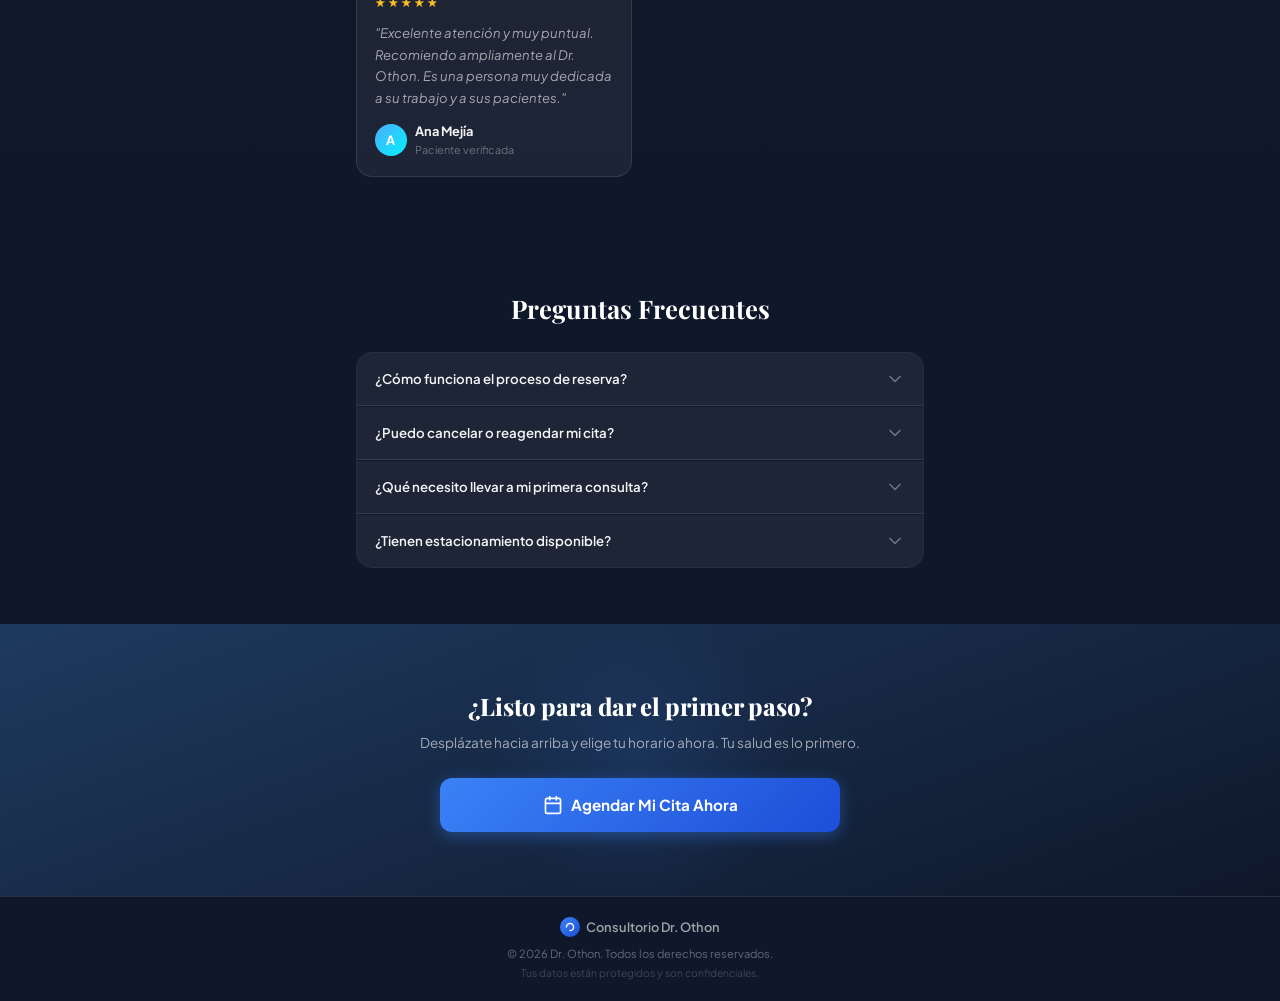
==== commit e72568cd: "fix: revert index.html and move new landing to plan-dental.html" ====
--- a/index.html
+++ b/index.html
@@ -5,101 +5,66 @@
   <meta name="viewport" content="width=device-width, initial-scale=1.0" />
 
   <!-- ── SEO Principal ─────────────────────────────────── -->
-  <title>Plan Dental | Asegura tu sonrisa sin sorpresas</title>
-  <meta name="description" content="Únete a nuestro Plan de Membresía Dental. Prevención, consultas y emergencias cubiertas por RD$450/mes." />
+  <title>Agenda tu Cita con el Dr. Othon | Clínica Dental & Implantes en Naco</title>
+  <meta name="description" content="Reserva tu consulta dental con el Dr. Othon en Boutique Dental, Naco. Atención personalizada, implantes y más. Agenda online en 2 minutos. RD $2,000." />
+  <meta name="keywords" content="Dr Othon, dentista Naco, implantes dentales, cita dental, Boutique Dental, Santo Domingo" />
   <link rel="canonical" href="https://othonlanding.pages.dev/" />
+
+  <!-- ── Open Graph (Facebook / WhatsApp) ─────────────── -->
+  <meta property="og:type" content="website" />
+  <meta property="og:url" content="https://othonlanding.pages.dev/" />
+  <meta property="og:title" content="Agenda tu Cita con el Dr. Othon | Boutique Dental" />
+  <meta property="og:description" content="Reserva tu consulta dental con el Dr. Othon. Atención de alta calidad en Naco. ¡Agenda hoy en 2 minutos!" />
+  <meta property="og:locale" content="es_DO" />
+  <meta property="og:site_name" content="Dr. Othon — Boutique Dental" />
+
+  <!-- ── Twitter Card ───────────────────────────────────── -->
+  <meta name="twitter:card" content="summary_large_image" />
+  <meta name="twitter:title" content="Agenda tu Cita con el Dr. Othon" />
+  <meta name="twitter:description" content="Reserva tu consulta dental en 2 minutos. Boutique Dental Naco, DR." />
 
   <!-- ── Tema y favicon ────────────────────────────────── -->
   <meta name="theme-color" content="#0f172a" />
+  <meta name="msapplication-TileColor" content="#0f172a" />
   <link rel="icon" type="image/svg+xml" href="data:image/svg+xml,<svg xmlns='http://www.w3.org/2000/svg' viewBox='0 0 32 32'><circle cx='16' cy='16' r='16' fill='%231D4ED8'/><path d='M10 16c0-3.3 2.7-6 6-6s6 2.7 6 6-2.7 6-6 6' stroke='%23fff' stroke-width='2.5' stroke-linecap='round' fill='none'/><path d='M16 10v2M16 20v2M10 16H8M24 16h-2' stroke='%23fff' stroke-width='2' stroke-linecap='round'/></svg>" />
+
+  <!-- ── Preconnects (performance) ─────────────────────── -->
+  <link rel="preconnect" href="https://fonts.googleapis.com" />
+  <link rel="preconnect" href="https://fonts.gstatic.com" crossorigin />
+  <link rel="preconnect" href="https://api.leadways.app" crossorigin />
+  <link rel="preconnect" href="https://connect.facebook.net" crossorigin />
+  <link rel="dns-prefetch" href="https://www.facebook.com" />
 
   <!-- ── Fuentes ────────────────────────────────────────── -->
   <link href="https://fonts.googleapis.com/css2?family=Plus+Jakarta+Sans:wght@400;500;600;700;800&family=Playfair+Display:wght@700;800&display=swap" rel="stylesheet" />
-  <link rel="stylesheet" href="https://cdnjs.cloudflare.com/ajax/libs/font-awesome/6.4.0/css/all.min.css" />
-
-  <!-- ── CSS Principal ───────────────────────────────────── -->
+
+  <!-- ── CSS ───────────────────────────────────────────── -->
   <link rel="stylesheet" href="styles.css" />
 
-  <!-- ── Estilos Específicos Plan Dental ───────────────── -->
-  <style>
-    /* Estilos inyectados sobre la estructura existente */
-    .hero {
-      background: linear-gradient(170deg, rgba(15,23,42,0.88) 0%, rgba(30,53,88,0.92) 55%, rgba(15,23,42,0.98) 100%), 
-                  url('assets/hero_bg.png') center/cover;
-      padding-bottom: 4rem;
-    }
-    
-    .problem-solution { padding: 3rem 0; }
-    .problem-intro { 
-      font-size: 1.1rem; color: var(--text-secondary); text-align: center; 
-      margin-bottom: 2rem; font-style: italic; line-height: 1.6;
-    }
-    .features-list { display: flex; flex-direction: column; gap: 1.25rem; }
-    .feature-item { 
-      background: var(--glass-bg); padding: 1.25rem; 
-      border-radius: var(--radius-md); border: 1px solid var(--glass-border); 
-      transform: translateY(20px); opacity: 0;
-    }
-    .feature-item-title { 
-      font-weight: 700; color: var(--white); margin-bottom: 0.5rem; 
-      display: flex; align-items: center; gap: 8px; font-size: 1.05rem;
-    }
-    .feature-item p { font-size: 0.85rem; color: var(--text-secondary); line-height: 1.5; }
-    
-    .benefits-section { padding: 3rem 0; background: #111827; }
-    .benefits-grid { display: grid; gap: 1rem; margin-top: 1.5rem; }
-    .benefit-card { 
-      background: rgba(59,130,246,0.06); border: 1px solid rgba(59,130,246,0.2); 
-      padding: 1.25rem; border-radius: var(--radius-md);
-      transform: translateY(20px); opacity: 0;
-    }
-    .benefit-card h3 { color: #60A5FA; margin-bottom: 0.5rem; font-size: 1.05rem; font-weight: 700; }
-    .benefit-card p { font-size: 0.85rem; color: var(--text-secondary); line-height: 1.5; }
-    .benefit-card ul { margin-top: 0.5rem; padding-left: 1.2rem; font-size: 0.85rem; color: var(--text-secondary); }
-    .benefit-card li { margin-bottom: 0.3rem; }
-    
-    .comparison-section { padding: 3rem 0; background: var(--slate-900); }
-    .comparison-table-wrapper {
-      background: var(--glass-bg); border-radius: var(--radius-lg); 
-      border: 1px solid var(--glass-border); overflow: hidden; margin-top: 1.5rem;
-      transform: translateY(20px); opacity: 0;
-    }
-    .comparison-table { width: 100%; border-collapse: collapse; text-align: left; }
-    .comparison-table th, .comparison-table td { padding: 1rem; border-bottom: 1px solid var(--glass-border); font-size: 0.85rem;}
-    .comparison-table th { background: rgba(255,255,255,0.05); color: var(--white); font-weight: 700; }
-    .comparison-table tr:last-child td { border-bottom: none; }
-    .col-regular { color: var(--text-muted); text-decoration: line-through; }
-    .col-plan { background: rgba(16,185,129,0.1); color: var(--green-400); font-weight: 700; }
-    
-    .how-it-works { padding: 3rem 0; background: #111827; }
-    .step-list { display: flex; flex-direction: column; gap: 1.5rem; margin-top: 2rem;}
-    .step-card { display: flex; gap: 1rem; align-items: flex-start; transform: translateY(20px); opacity: 0; }
-    .step-number { 
-      background: linear-gradient(135deg, #FBBF24, #F59E0B); color: #0f172a; 
-      width: 40px; height: 40px; border-radius: 50%; display: flex; 
-      align-items: center; justify-content: center; font-weight: 800; 
-      flex-shrink: 0; font-size: 1.2rem; box-shadow: 0 4px 10px rgba(245,158,11,0.3);
-    }
-    .step-content h3 { color: var(--white); margin-bottom: 0.25rem; font-size: 1.05rem; }
-    .step-content p { font-size: 0.85rem; color: var(--text-secondary); line-height: 1.5; }
-    
-    .form-wrapper {
-      background: var(--glass-bg); border: 1px solid var(--glass-border);
-      border-radius: var(--radius-xl); padding: 1rem; margin-top: 2rem;
-    }
-    
-    .card-badges {
-      display: flex; gap: 10px; justify-content: center; margin-top: 1.5rem;
-    }
-    .card-badges img { height: 24px; opacity: 0.7; }
-  </style>
+  <!-- ── Meta Pixel ────────────────────────────────────── -->
+  <script>
+    !function(f,b,e,v,n,t,s)
+    {if(f.fbq)return;n=f.fbq=function(){n.callMethod?
+    n.callMethod.apply(n,arguments):n.queue.push(arguments)};
+    if(!f._fbq)f._fbq=n;n.push=n;n.loaded=!0;n.version='2.0';
+    n.queue=[];t=b.createElement(e);t.async=!0;
+    t.src=v;s=b.getElementsByTagName(e)[0];
+    s.parentNode.insertBefore(t,s)}(window, document,'script',
+    'https://connect.facebook.net/en_US/fbevents.js');
+    fbq('init', '1824860601859421');
+    fbq('track', 'PageView');
+  </script>
+  <noscript>
+    <img height="1" width="1" style="display:none"
+      src="https://www.facebook.com/tr?id=1824860601859421&ev=PageView&noscript=1" />
+  </noscript>
 </head>
 <body>
 
   <!-- URGENCY BANNER -->
   <div class="urgency-banner" id="urgency-banner">
     <span class="pulse-dot"></span>
-    <span>⚡ Oferta especial — Asegura tu salud bucal hoy mismo</span>
+    <span>⚡ Disponibilidad limitada — Los espacios se llenan rápidamente esta semana</span>
     <span class="pulse-dot"></span>
   </div>
 
@@ -109,8 +74,9 @@
       <div class="logo">
         <div class="logo-icon">
           <svg width="28" height="28" viewBox="0 0 28 28" fill="none" aria-hidden="true">
-            <path d="M14 2L4 6v6.5c0 5.5 4.3 10.7 10 13.5 5.7-2.8 10-8 10-13.5V6l-10-4z" fill="url(#logo-grad)"/>
-            <path d="M14 9A1 1 0 0013 10V13H10A1 1 0 0010 15H13V18A1 1 0 0015 18V15H18A1 1 0 0018 13H15V10A1 1 0 0014 9Z" fill="#fff"/>
+            <circle cx="14" cy="14" r="14" fill="url(#logo-grad)"/>
+            <path d="M9 14c0-2.76 2.24-5 5-5s5 2.24 5 5-2.24 5-5 5" stroke="#fff" stroke-width="2" stroke-linecap="round"/>
+            <path d="M14 9v2M14 17v2M9 14H7M21 14h-2" stroke="#fff" stroke-width="1.5" stroke-linecap="round"/>
             <defs>
               <linearGradient id="logo-grad" x1="0" y1="0" x2="28" y2="28" gradientUnits="userSpaceOnUse">
                 <stop stop-color="#3B82F6"/>
@@ -119,288 +85,247 @@
             </defs>
           </svg>
         </div>
-        <span class="logo-text"><strong>Othon</strong> Dental Care</span>
-      </div>
-      <div class="header-badge" style="background: rgba(245,158,11,0.1); border-color: rgba(245,158,11,0.25); color: #FBBF24;">
-        <span class="badge-dot" style="background: #F59E0B;"></span>
-        <span>Plan Dental</span>
+        <span class="logo-text">Dr. <strong>Othon</strong></span>
+      </div>
+      <div class="header-badge">
+        <span class="badge-dot"></span>
+        <span>Agenda disponible</span>
       </div>
     </div>
   </header>
 
-  <!-- 1. HERO SECTION -->
+  <!-- HERO SECTION -->
   <section class="hero">
+    <div class="hero-bg-shapes">
+      <div class="shape shape-1"></div>
+      <div class="shape shape-2"></div>
+      <div class="shape shape-3"></div>
+    </div>
     <div class="container">
       <div class="hero-content">
         <div class="trust-badges">
           <div class="trust-badge">
-            <svg width="16" height="16" viewBox="0 0 24 24" fill="none"><path d="M12 2l2.9 6.3L22 9.3l-5 4.9 1.2 7L12 18l-6.2 3.2 1.2-7L2 9.3l7.1-1z" fill="#F59E0B"/></svg>
-            Sin Sorpresas
+            <svg width="16" height="16" viewBox="0 0 24 24" fill="none" aria-hidden="true"><path d="M12 2l2.9 6.3L22 9.3l-5 4.9 1.2 7L12 18l-6.2 3.2 1.2-7L2 9.3l7.1-1z" fill="#F59E0B"/></svg>
+            Médico Certificado
           </div>
           <div class="trust-badge">
-            <svg width="16" height="16" viewBox="0 0 24 24" fill="none"><path d="M9 12l2 2 4-4m5.618-4.016A11.955 11.955 0 0112 2.944a11.955 11.955 0 01-8.618 3.04A12.02 12.02 0 003 9c0 5.591 3.824 10.29 9 11.622 5.176-1.332 9-6.03 9-11.622 0-1.042-.133-2.052-.382-3.016z" stroke="#10B981" stroke-width="2" stroke-linecap="round" stroke-linejoin="round"/></svg>
-            Prevención Real
+            <svg width="16" height="16" viewBox="0 0 24 24" fill="none" aria-hidden="true"><path d="M9 12l2 2 4-4m5.618-4.016A11.955 11.955 0 0112 2.944a11.955 11.955 0 01-8.618 3.04A12.02 12.02 0 003 9c0 5.591 3.824 10.29 9 11.622 5.176-1.332 9-6.03 9-11.622 0-1.042-.133-2.052-.382-3.016z" stroke="#10B981" stroke-width="2" stroke-linecap="round" stroke-linejoin="round"/></svg>
+            Atención Personalizada
+          </div>
+          <div class="trust-badge">
+            <svg width="16" height="16" viewBox="0 0 24 24" fill="none" aria-hidden="true"><path d="M12 8v4l3 3m6-3a9 9 0 11-18 0 9 9 0 0118 0z" stroke="#3B82F6" stroke-width="2" stroke-linecap="round" stroke-linejoin="round"/></svg>
+            Respuesta inmediata
           </div>
         </div>
 
         <h1 class="hero-title">
-          Sonríe con confianza, <br/><span class="highlight-text">nosotros cuidamos</span> el resto.
+          Agenda tu Consulta con el<br/>
+          <span class="highlight-text">Dr. Othon</span> Hoy Mismo
         </h1>
 
         <p class="hero-subtitle">
-          Tu salud bucal asegurada por menos de lo que cuesta un café al día. <strong>Únete a nuestro Plan de Membresía Dental</strong> y olvídate de los altos costos en limpiezas y emergencias.
+          Agenda tu cita en menos de <strong>2 minutos</strong>. Sin llamadas, sin esperas.
+          Selecciona el horario que más te convenga y asegura tu espacio.
         </p>
 
+        <!-- UBICACION -->
+        <div class="location-note">
+          <svg width="13" height="13" viewBox="0 0 24 24" fill="none" aria-hidden="true"><path d="M12 2C8.13 2 5 5.13 5 9c0 5.25 7 13 7 13s7-7.75 7-13c0-3.87-3.13-7-7-7z" fill="#3B82F6" opacity=".3" stroke="#3B82F6" stroke-width="1.5"/><circle cx="12" cy="9" r="2.5" fill="#3B82F6"/></svg>
+          <span>Estamos en <strong>Naco</strong>, muy cerca del Supermercado Nacional de la Tiradentes.</span>
+        </div>
+
+        <!-- STEP INDICATOR -->
+        <div class="steps-indicator">
+          <div class="step active" id="step-indicator-1">
+            <div class="step-num">1</div>
+            <span>Elige tu horario</span>
+          </div>
+          <div class="step-connector"></div>
+          <div class="step" id="step-indicator-2">
+            <div class="step-num">2</div>
+            <span>Confirmación</span>
+          </div>
+        </div>
+
+        <!-- PRICE TAG — ancho completo -->
         <div class="price-tag">
           <div class="price-tag-inner">
-            <span class="price-label">Membresía Mensual</span>
-            <span class="price-amount">RD$450<small style="font-size: 0.6em; color:var(--text-muted)">/mes</small></span>
-          </div>
-          <div class="price-note">Débito automático fácil y seguro</div>
-        </div>
-        <div style="display: flex; justify-content: center; width: 100%; margin-top: 10px;">
-          <a href="#form-section" class="btn-primary btn-large">
-            <svg width="20" height="20" viewBox="0 0 24 24" fill="none" aria-hidden="true">
-              <path d="M12 2l-8.5 4.5v5c0 4.6 3.6 8.9 8.5 10 4.9-1.1 8.5-5.4 8.5-10v-5L12 2z" stroke="currentColor" stroke-width="2" stroke-linecap="round" stroke-linejoin="round"/>
+            <span class="price-label">Precio de la consulta</span>
+            <span class="price-amount">RD $2,000</span>
+          </div>
+          <div class="price-note">Pago al momento de la consulta</div>
+        </div>
+
+      </div>
+
+      <!-- CALENDAR CARD -->
+      <div class="calendar-card" id="calendar-section">
+        <div class="card-header">
+          <div class="card-header-icon">
+            <svg width="22" height="22" viewBox="0 0 24 24" fill="none" aria-hidden="true">
+              <rect x="3" y="4" width="18" height="18" rx="2" stroke="#3B82F6" stroke-width="2"/>
+              <path d="M3 10h18M8 2v4M16 2v4" stroke="#3B82F6" stroke-width="2" stroke-linecap="round"/>
             </svg>
-            Quiero mi Plan Dental - RD$450/mes
-          </a>
+          </div>
+          <div>
+            <h2 class="card-title">Selecciona tu Cita</h2>
+            <p class="card-subtitle">Elige la fecha y hora disponible</p>
+          </div>
+        </div>
+
+        <div class="calendar-wrapper">
+          <iframe 
+            src="https://api.leadways.app/widget/booking/D5LoocAgL6M0CqwpDb0W" 
+            style="width: 100%;border:none;overflow: hidden;" 
+            scrolling="no" 
+            id="D5LoocAgL6M0CqwpDb0W_1774272347127">
+          </iframe>
+          <script src="https://api.leadways.app/js/form_embed.js" type="text/javascript"></script>
+        </div>
+
+        <div class="calendar-footer">
+          <div class="security-note">
+            <svg width="14" height="14" viewBox="0 0 24 24" fill="none" aria-hidden="true">
+              <path d="M12 2l-8.5 4.5v5c0 4.6 3.6 8.9 8.5 10 4.9-1.1 8.5-5.4 8.5-10v-5L12 2z" fill="#10B981" opacity=".2" stroke="#10B981" stroke-width="1.5"/>
+              <path d="M8.5 12l2.5 2.5 5-5" stroke="#10B981" stroke-width="1.5" stroke-linecap="round" stroke-linejoin="round"/>
+            </svg>
+            <span>Reserva 100% segura y gratuita</span>
+          </div>
+        </div>
+      </div>
+
+      <!-- BENEFITS ROW — debajo del calendario -->
+      <div class="benefits-row">
+        <div class="benefit-item">
+          <div class="benefit-icon">✓</div>
+          <span>Confirmación inmediata</span>
+        </div>
+        <div class="benefit-item">
+          <div class="benefit-icon">✓</div>
+          <span>Recordatorio por WhatsApp</span>
+        </div>
+        <div class="benefit-item">
+          <div class="benefit-icon">✓</div>
+          <span>Sin costo de reserva</span>
         </div>
       </div>
     </div>
   </section>
 
-  <!-- 2. EL PROBLEMA VS. LA SOLUCIÓN -->
-  <section class="problem-solution animate-on-scroll">
+  <!-- SOCIAL PROOF SECTION -->
+  <section class="social-proof">
     <div class="container">
-      <p class="problem-intro">
-        "Sabemos que el dentista puede ser costoso y las emergencias no avisan. <strong style="color:var(--white);">No esperes a que te duela para visitarnos.</strong>"
-      </p>
-      
-      <div class="features-list">
-        <div class="feature-item animate-block">
-          <div class="feature-item-title">
-            <svg width="20" height="20" viewBox="0 0 24 24" fill="none"><path d="M12 2C6.48 2 2 6.48 2 12s4.48 10 10 10 10-4.48 10-10S17.52 2 12 2zm-2 15l-5-5 1.41-1.41L10 14.17l7.59-7.59L19 8l-9 9z" fill="#10B981"/></svg>
-            Sin sorpresas
-          </div>
-          <p>Sabes exactamente cuánto vas a pagar. Nuestra membresía te da control total de tu presupuesto dental.</p>
-        </div>
-        <div class="feature-item animate-block">
-          <div class="feature-item-title">
-            <svg width="20" height="20" viewBox="0 0 24 24" fill="none"><path d="M12 2C6.48 2 2 6.48 2 12s4.48 10 10 10 10-4.48 10-10S17.52 2 12 2zm-2 15l-5-5 1.41-1.41L10 14.17l7.59-7.59L19 8l-9 9z" fill="#10B981"/></svg>
-            Prevención real
-          </div>
-          <p>La clave para no gastar de más es la prevención. Incluye 2 limpiezas anuales para evitar de forma temprana problemas graves.</p>
-        </div>
-        <div class="feature-item animate-block">
-          <div class="feature-item-title">
-            <svg width="20" height="20" viewBox="0 0 24 24" fill="none"><path d="M12 2C6.48 2 2 6.48 2 12s4.48 10 10 10 10-4.48 10-10S17.52 2 12 2zm-2 15l-5-5 1.41-1.41L10 14.17l7.59-7.59L19 8l-9 9z" fill="#10B981"/></svg>
-            Respaldo total
-          </div>
-          <p>Si te duele, vienes. Disfruta de consultas de emergencia a precio preferencial, sin la angustia de gastar miles de pesos.</p>
+      <div class="stat-cards">
+        <div class="stat-card">
+          <div class="stat-number">500+</div>
+          <div class="stat-label">Pacientes atendidos</div>
+        </div>
+        <div class="stat-card stat-card--center">
+          <div class="stat-number">98%</div>
+          <div class="stat-label">Tasa de satisfacción</div>
+        </div>
+        <div class="stat-card">
+          <div class="stat-number">10+</div>
+          <div class="stat-label">Años de experiencia</div>
+        </div>
+      </div>
+
+      <h2 class="section-title">Lo que dicen nuestros pacientes</h2>
+      <div class="testimonials-grid">
+        <div class="testimonial-card">
+          <div class="testimonial-stars">★★★★★</div>
+          <p class="testimonial-text">"El Dr. Othon es increíblemente profesional y atento. Me explicó todo detalladamente y me sentí en muy buenas manos desde el primer momento."</p>
+          <div class="testimonial-author">
+            <div class="author-avatar" style="background: linear-gradient(135deg, #667eea, #764ba2);">M</div>
+            <div>
+              <div class="author-name">María González</div>
+              <div class="author-detail">Paciente verificada</div>
+            </div>
+          </div>
+        </div>
+        <div class="testimonial-card testimonial-card--featured">
+          <div class="testimonial-stars">★★★★★</div>
+          <p class="testimonial-text">"Reservar la cita fue muy fácil y rápido. La atención fue excepcional, el doctor se tomó el tiempo necesario para escucharme y dar un diagnóstico certero."</p>
+          <div class="testimonial-author">
+            <div class="author-avatar" style="background: linear-gradient(135deg, #f093fb, #f5576c);">C</div>
+            <div>
+              <div class="author-name">Carlos Ramírez</div>
+              <div class="author-detail">Paciente verificado</div>
+            </div>
+          </div>
+        </div>
+        <div class="testimonial-card">
+          <div class="testimonial-stars">★★★★★</div>
+          <p class="testimonial-text">"Excelente atención y muy puntual. Recomiendo ampliamente al Dr. Othon. Es una persona muy dedicada a su trabajo y a sus pacientes."</p>
+          <div class="testimonial-author">
+            <div class="author-avatar" style="background: linear-gradient(135deg, #4facfe, #00f2fe);">A</div>
+            <div>
+              <div class="author-name">Ana Mejía</div>
+              <div class="author-detail">Paciente verificada</div>
+            </div>
+          </div>
         </div>
       </div>
     </div>
   </section>
 
-  <!-- 3. LOS BENEFICIOS DEL PLAN -->
-  <section class="benefits-section animate-on-scroll">
-    <div class="container">
-      <h2 class="section-title">¿Qué incluye tu membresía?</h2>
-      
-      <div class="benefits-grid">
-        <div class="benefit-card animate-block">
-          <h3>Limpiezas Dentales</h3>
-          <p>Hasta 2 profilaxis al año.</p>
-          <p style="margin-top: 5px; color: var(--green-400); font-weight: 600;">Solo pagas RD$800 de materiales por visita.</p>
-        </div>
-        
-        <div class="benefit-card animate-block">
-          <h3>Consultas Ilimitadas</h3>
-          <p>Evaluaciones completas, revisiones de rutina o seguimientos.</p>
-          <p style="margin-top: 5px; color: var(--green-400); font-weight: 600;">Por solo RD$500 por sesión.</p>
-        </div>
-        
-        <div class="benefit-card animate-block">
-          <h3>Atención de Emergencias</h3>
-          <p>Cobertura inmediata en manejo de dolores intensos o abscesos.</p>
-          <p style="margin-top: 5px; color: var(--green-400); font-weight: 600;">Consultas de emergencia a RD$500.</p>
-        </div>
-        
-        <div class="benefit-card animate-block">
-          <h3>Especialidades con Descuento</h3>
-          <p>Tratamientos avanzados a precios inigualables:</p>
-          <ul>
-            <li><strong>30% OFF</strong> en Colocación de Implantes Dentales.</li>
-            <li><strong>15% OFF</strong> en Coronas sobre Implantes.</li>
-            <li><strong>10% a 30% OFF</strong> en Procedimientos Estéticos.</li>
-          </ul>
-        </div>
-      </div>
-    </div>
-  </section>
-
-  <!-- 4. Cuadro de Comparación -->
-  <section class="comparison-section animate-on-scroll">
-    <div class="container">
-      <h2 class="section-title">¿Por qué es un trato increíble?</h2>
-      
-      <div class="comparison-table-wrapper animate-block">
-        <table class="comparison-table">
-          <thead>
-            <tr>
-              <th>Servicio</th>
-              <th>Precio Regular</th>
-              <th class="col-plan">Con el Plan</th>
-            </tr>
-          </thead>
-          <tbody>
-            <tr>
-              <td>Consulta de Evaluación</td>
-              <td class="col-regular">RD$2,000</td>
-              <td class="col-plan">RD$500</td>
-            </tr>
-            <tr>
-              <td>Limpieza Dental</td>
-              <td class="col-regular">RD$4,000</td>
-              <td class="col-plan">RD$800 <small>(insumos)</small></td>
-            </tr>
-            <tr>
-              <td>Emergencia (Dolor)</td>
-              <td class="col-regular">RD$2,000</td>
-              <td class="col-plan">RD$500 <small>(consulta)</small></td>
-            </tr>
-            <tr>
-              <td>Implante Dental</td>
-              <td class="col-regular">Precio Full</td>
-              <td class="col-plan">-30% OFF</td>
-            </tr>
-          </tbody>
-        </table>
-      </div>
-      <p style="text-align: center; font-size: 0.75rem; color: var(--text-muted); margin-top: 1rem;">
-        *Los montos reducidos de insumos y consulta se pagan directamente en la clínica.
-      </p>
-    </div>
-  </section>
-
-  <!-- 5. Cómo Funciona -->
-  <section class="how-it-works animate-on-scroll">
-    <div class="container">
-      <h2 class="section-title">Cómo funciona</h2>
-      
-      <div class="step-list">
-        <div class="step-card animate-block">
-          <div class="step-number">1</div>
-          <div class="step-content">
-            <h3>Suscríbete en Segundos</h3>
-            <p>Registra tu tarjeta de crédito o débito a continuación para el débito automático de tan solo RD$450/mes.</p>
-          </div>
-        </div>
-        
-        <div class="step-card animate-block">
-          <div class="step-number">2</div>
-          <div class="step-content">
-            <h3>Programa tu Cita</h3>
-            <p>Llámanos o escríbenos a nuestro WhatsApp para programar de inmediato tu primera evaluación o limpieza dental.</p>
-          </div>
-        </div>
-        
-        <div class="step-card animate-block">
-          <div class="step-number">3</div>
-          <div class="step-content">
-            <h3>Ahorra y Disfruta</h3>
-            <p>Tranquilidad total de estar cubierto, accediendo a descuentos inmediatos en todos tus tratamientos.</p>
-          </div>
-        </div>
-      </div>
-    </div>
-  </section>
-
-  <!-- FORM / LEADWAYS -->
-  <section class="form-section animate-on-scroll" id="form-section">
-    <div class="container">
-      <div class="form-wrapper">
-        <iframe
-            src="https://api.leadways.app/widget/form/xWNGcpheY6dtWCyKetTd"
-            style="width:100%;height:100%;border:none;border-radius:3px"
-            id="inline-xWNGcpheY6dtWCyKetTd" 
-            data-layout="{'id':'INLINE'}"
-            data-trigger-type="alwaysShow"
-            data-trigger-value=""
-            data-activation-type="alwaysActivated"
-            data-activation-value=""
-            data-deactivation-type="neverDeactivate"
-            data-deactivation-value=""
-            data-form-name="Plan Dental"
-            data-height="330"
-            data-layout-iframe-id="inline-xWNGcpheY6dtWCyKetTd"
-            data-form-id="xWNGcpheY6dtWCyKetTd"
-            title="Plan Dental"
-                >
-        </iframe>
-        <script src="https://api.leadways.app/js/form_embed.js"></script>
-      </div>
-    </div>
-  </section>
-
-  <!-- 6. FAQ SECTION -->
-  <section class="faq-section animate-on-scroll" style="padding-top: 3rem;">
+  <!-- FAQ SECTION -->
+  <section class="faq-section">
     <div class="container-narrow">
       <h2 class="section-title">Preguntas Frecuentes</h2>
       <div class="faq-list">
         <div class="faq-item">
           <button class="faq-question" aria-expanded="false" onclick="toggleFaq(this)">
-            <span>¿Puedo cancelar en cualquier momento?</span>
+            <span>¿Cómo funciona el proceso de reserva?</span>
             <svg class="faq-icon" width="20" height="20" viewBox="0 0 24 24" fill="none"><path d="M6 9l6 6 6-6" stroke="currentColor" stroke-width="2" stroke-linecap="round" stroke-linejoin="round"/></svg>
           </button>
           <div class="faq-answer">
-            <p>Recomendamos firmemente una permanencia de al menos 12 meses para que realmente puedas aprovechar los grandes descuentos (por ejemplo, en implantes). Sin embargo, siempre puedes consultar con nosotros nuestras políticas de cancelación flexible.</p>
-          </div>
-        </div>
-        
+            <p>Es muy sencillo: selecciona la fecha y hora disponible en el calendario, completa tus datos de contacto y listo. Recibirás una confirmación inmediata por correo electrónico con todos los detalles de tu cita.</p>
+          </div>
+        </div>
         <div class="faq-item">
           <button class="faq-question" aria-expanded="false" onclick="toggleFaq(this)">
-            <span>¿Qué pasa si tengo una emergencia un fin de semana?</span>
+            <span>¿Puedo cancelar o reagendar mi cita?</span>
             <svg class="faq-icon" width="20" height="20" viewBox="0 0 24 24" fill="none"><path d="M6 9l6 6 6-6" stroke="currentColor" stroke-width="2" stroke-linecap="round" stroke-linejoin="round"/></svg>
           </button>
           <div class="faq-answer">
-            <p>Como miembro VIP de nuestro Plan Dental, tienes prioridad máxima en nuestra agenda de atención. Nos pondremos en contacto contigo lo antes posible para aliviar tu molestia.</p>
-          </div>
-        </div>
-        
+            <p>Sí, puedes cancelar o reagendar tu cita con al menos 24 horas de anticipación. Encontrarás el enlace para hacerlo en el correo de confirmación que recibirás.</p>
+          </div>
+        </div>
         <div class="faq-item">
           <button class="faq-question" aria-expanded="false" onclick="toggleFaq(this)">
-            <span>¿Cubre a toda mi familia?</span>
+            <span>¿Qué necesito llevar a mi primera consulta?</span>
             <svg class="faq-icon" width="20" height="20" viewBox="0 0 24 24" fill="none"><path d="M6 9l6 6 6-6" stroke="currentColor" stroke-width="2" stroke-linecap="round" stroke-linejoin="round"/></svg>
           </button>
           <div class="faq-answer">
-            <p>El plan básico es individual. No obstante, si te interesa proteger también a tu familia, te invitamos a que nos preguntes por nuestros paquetes familiares con descuentos aún más especiales.</p>
+            <p>Para tu primera consulta te recomendamos traer tu identificación personal, cualquier resultado de exámenes previos relevantes y una lista de los medicamentos que tomas actualmente si aplica.</p>
+          </div>
+        </div>
+        <div class="faq-item">
+          <button class="faq-question" aria-expanded="false" onclick="toggleFaq(this)">
+            <span>¿Tienen estacionamiento disponible?</span>
+            <svg class="faq-icon" width="20" height="20" viewBox="0 0 24 24" fill="none"><path d="M6 9l6 6 6-6" stroke="currentColor" stroke-width="2" stroke-linecap="round" stroke-linejoin="round"/></svg>
+          </button>
+          <div class="faq-answer">
+            <p>Sí, contamos con estacionamiento disponible para nuestros pacientes. Al confirmar tu cita, recibirás instrucciones detalladas sobre cómo llegar a nuestra consulta.</p>
           </div>
         </div>
       </div>
     </div>
   </section>
 
-  <!-- 7. FINAL CTA -->
-  <section class="final-cta animate-on-scroll">
+  <!-- FINAL CTA -->
+  <section class="final-cta">
     <div class="container-narrow text-center">
-      <h2 class="cta-title" style="font-size: 1.3rem;">Únete a la comunidad de pacientes que ya no se preocupan por el costo de su sonrisa.</h2>
-      <p class="cta-subtitle">Testimonio: "Gracias al plan pude ponerme mis implantes ahorrando muchísimo dinero."</p>
-      
-      <a href="#form-section" class="btn-primary btn-large">
+      <h2 class="cta-title">¿Listo para dar el primer paso?</h2>
+      <p class="cta-subtitle">Desplázate hacia arriba y elige tu horario ahora. Tu salud es lo primero.</p>
+      <a href="#calendar-section" class="btn-primary btn-large" id="scroll-to-calendar-btn">
         <svg width="20" height="20" viewBox="0 0 24 24" fill="none" aria-hidden="true">
-          <path d="M12 2l-8.5 4.5v5c0 4.6 3.6 8.9 8.5 10 4.9-1.1 8.5-5.4 8.5-10v-5L12 2z" stroke="currentColor" stroke-width="2" stroke-linecap="round" stroke-linejoin="round"/>
+          <rect x="3" y="4" width="18" height="18" rx="2" stroke="currentColor" stroke-width="2"/>
+          <path d="M3 10h18M8 2v4M16 2v4" stroke="currentColor" stroke-width="2" stroke-linecap="round"/>
         </svg>
-        Quiero mi Plan Dental - RD$450/mes
+        Agendar Mi Cita Ahora
       </a>
-
-      <!-- Logos de Tarjetas -->
-      <div class="card-badges" style="display: flex; gap: 15px; justify-content: center; margin-top: 1.5rem; align-items: center; font-size: 2.2rem; color: rgba(255, 255, 255, 0.65);">
-        <i class="fa-brands fa-cc-visa"></i>
-        <i class="fa-brands fa-cc-mastercard"></i>
-        <i class="fa-brands fa-cc-amex"></i>
-      </div>
     </div>
   </section>
 
@@ -410,44 +335,23 @@
       <div class="footer-inner">
         <div class="footer-logo">
           <svg width="20" height="20" viewBox="0 0 28 28" fill="none" aria-hidden="true">
-            <path d="M14 2L4 6v6.5c0 5.5 4.3 10.7 10 13.5 5.7-2.8 10-8 10-13.5V6l-10-4z" fill="url(#logo-grad2)"/>
-            <path d="M14 9A1 1 0 0013 10V13H10A1 1 0 0010 15H13V18A1 1 0 0015 18V15H18A1 1 0 0018 13H15V10A1 1 0 0014 9Z" fill="#fff"/>
+            <circle cx="14" cy="14" r="14" fill="url(#logo-grad2)"/>
+            <path d="M9 14c0-2.76 2.24-5 5-5s5 2.24 5 5-2.24 5-5 5" stroke="#fff" stroke-width="2" stroke-linecap="round"/>
             <defs>
               <linearGradient id="logo-grad2" x1="0" y1="0" x2="28" y2="28" gradientUnits="userSpaceOnUse">
                 <stop stop-color="#3B82F6"/><stop offset="1" stop-color="#1D4ED8"/>
               </linearGradient>
             </defs>
           </svg>
-          <span>Othon Dental Care</span>
-        </div>
-        <p class="footer-copy">© 2026 Othon Dental Care. Todos los derechos reservados.</p>
+          <span>Consultorio Dr. Othon</span>
+        </div>
+        <p class="footer-copy">© 2026 Dr. Othon. Todos los derechos reservados.</p>
         <p class="footer-note">Tus datos están protegidos y son confidenciales.</p>
       </div>
     </div>
   </footer>
 
-  <!-- Script principal original para el FAQ y smooth scrolling -->
+  <!-- form_embed.js ya está cargado junto al iframe arriba -->
   <script src="main.js"></script>
-
-  <!-- Script extra para nuevas animaciones (Blocks) -->
-  <script>
-    document.addEventListener("DOMContentLoaded", () => {
-      const observer = new IntersectionObserver((entries) => {
-        entries.forEach(entry => {
-          if (entry.isIntersecting) {
-            entry.target.style.opacity = '1';
-            entry.target.style.transform = 'translateY(0)';
-            observer.unobserve(entry.target);
-          }
-        });
-      }, { threshold: 0.1 });
-
-      const animateBlocks = document.querySelectorAll('.animate-block');
-      animateBlocks.forEach((el, i) => {
-        el.style.transition = `opacity 0.6s ease ${i * 0.1}s, transform 0.6s ease ${i * 0.1}s`;
-        observer.observe(el);
-      });
-    });
-  </script>
 </body>
 </html>
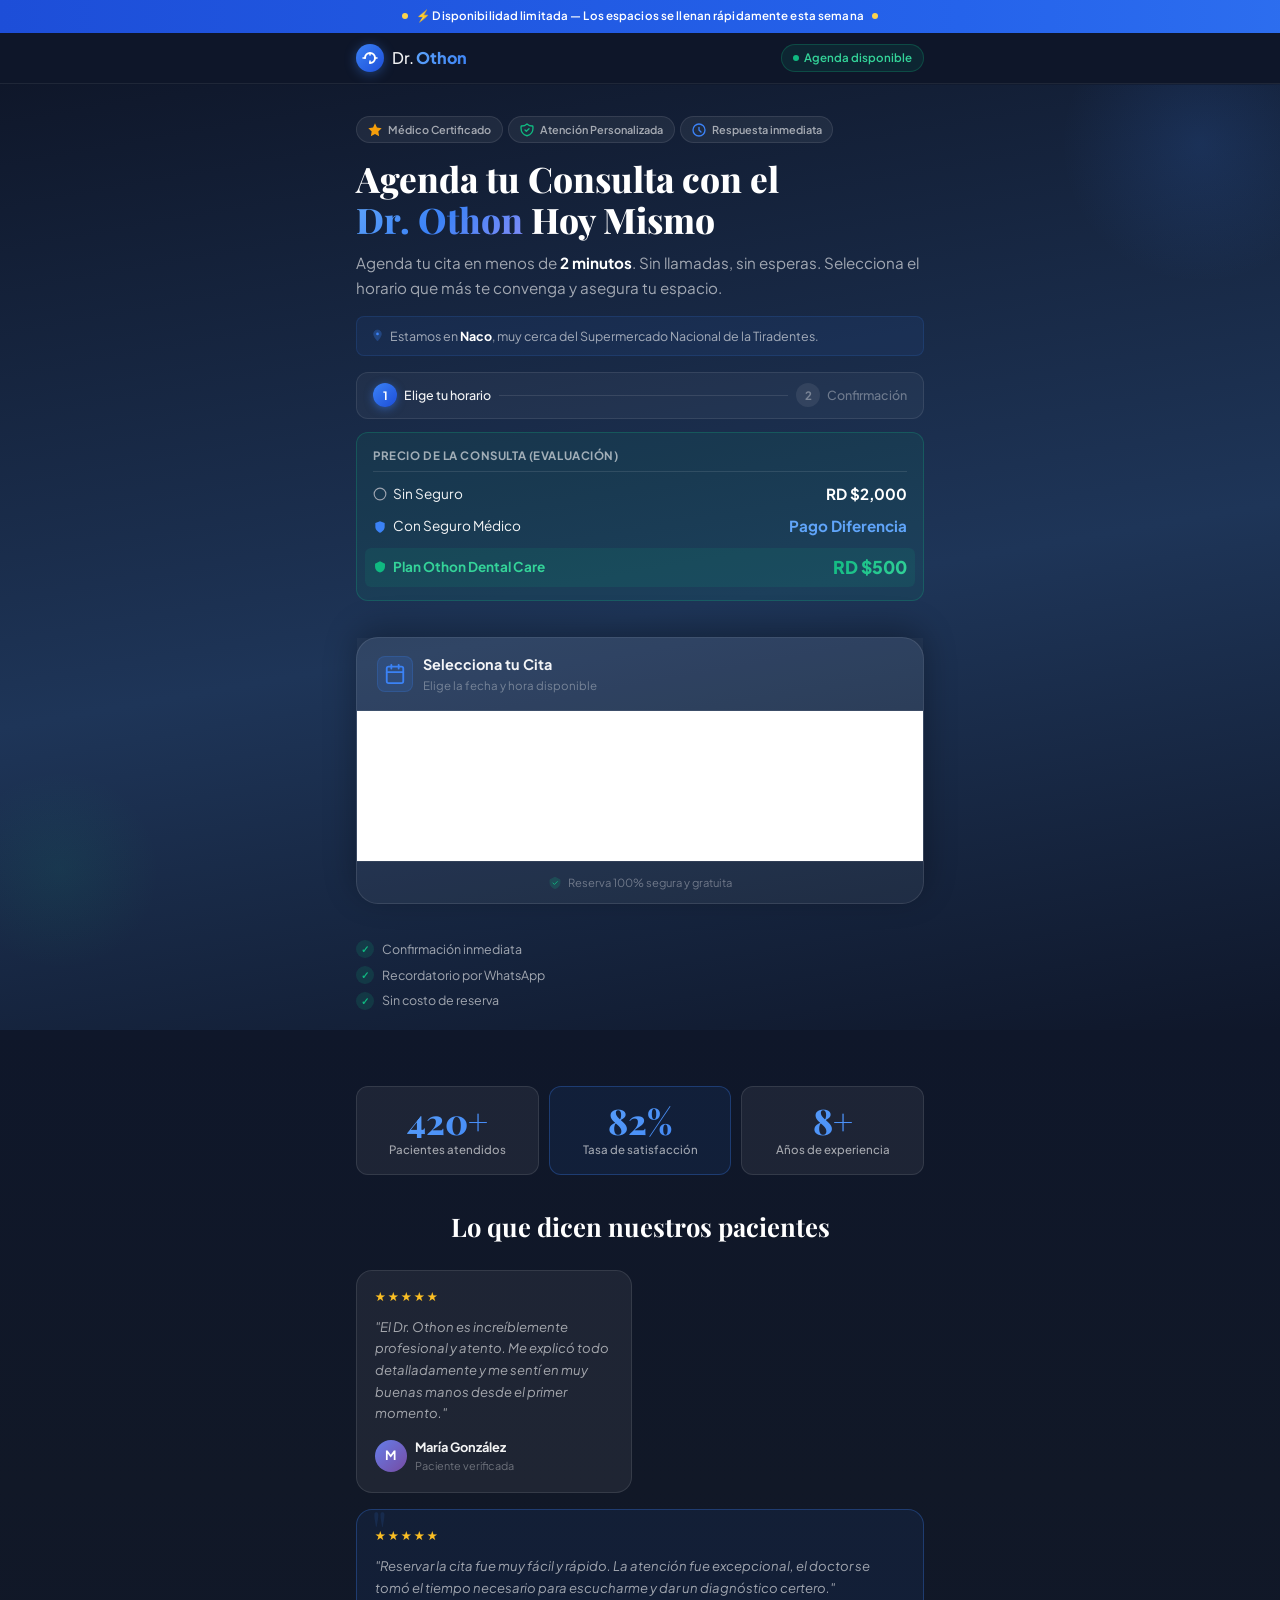
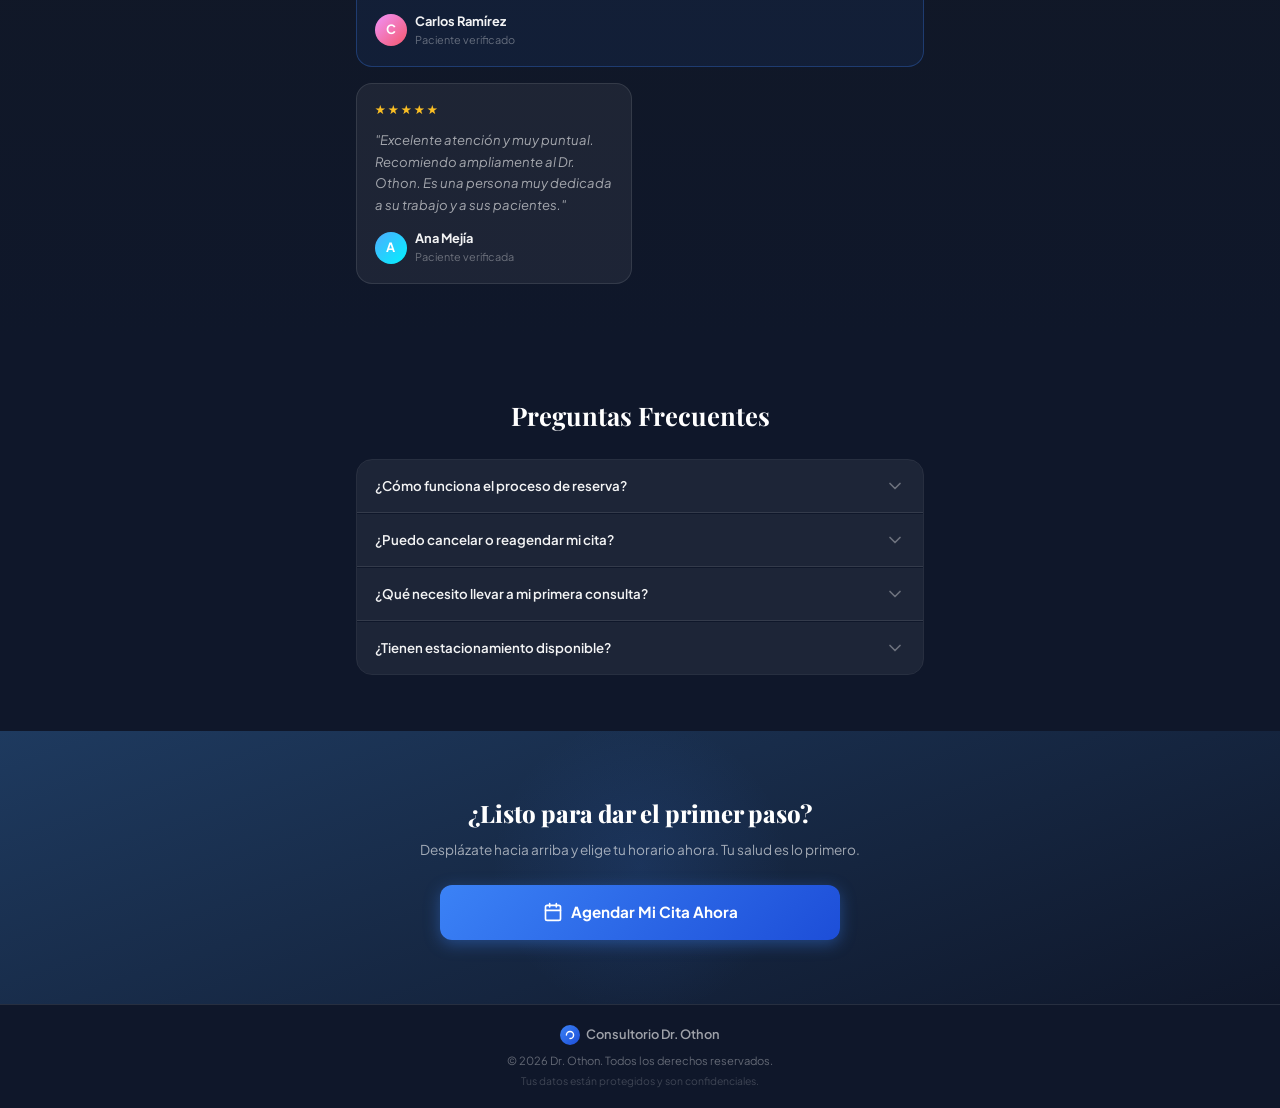
==== commit 5dcfe818: "feat: add 3 pricing variants to home page hero" ====
--- a/index.html
+++ b/index.html
@@ -147,13 +147,38 @@
           </div>
         </div>
 
-        <!-- PRICE TAG — ancho completo -->
-        <div class="price-tag">
-          <div class="price-tag-inner">
-            <span class="price-label">Precio de la consulta</span>
-            <span class="price-amount">RD $2,000</span>
-          </div>
-          <div class="price-note">Pago al momento de la consulta</div>
+        <!-- PRICING OPTIONS -->
+        <div class="price-tag" style="display: block; padding: 0.85rem 1rem;">
+          <div style="font-size: 0.72rem; font-weight: 700; color: var(--text-secondary); text-transform: uppercase; letter-spacing: 0.05em; margin-bottom: 0.7rem; border-bottom: 1px solid rgba(255,255,255,0.1); padding-bottom: 0.4rem;">
+            Precio de la consulta (Evaluación)
+          </div>
+          
+          <!-- Variant 1 -->
+          <div style="display: flex; justify-content: space-between; align-items: center; margin-bottom: 0.6rem;">
+            <span style="font-size: 0.85rem; color: var(--text-primary); display: flex; align-items: center; gap: 6px;">
+              <svg width="14" height="14" viewBox="0 0 24 24" fill="none"><circle cx="12" cy="12" r="10" stroke="#9CA3AF" stroke-width="2"/></svg>
+              Sin Seguro
+            </span>
+            <span style="font-size: 0.95rem; font-weight: 700; color: #fff;">RD $2,000</span>
+          </div>
+
+          <!-- Variant 2 -->
+          <div style="display: flex; justify-content: space-between; align-items: center; margin-bottom: 0.6rem;">
+            <span style="font-size: 0.85rem; color: var(--text-primary); display: flex; align-items: center; gap: 6px;">
+              <svg width="14" height="14" viewBox="0 0 24 24" fill="none"><path d="M12 22s8-4 8-10V5l-8-3-8 3v7c0 6 8 10 8 10z" fill="#3B82F6"/></svg>
+              Con Seguro Médico
+            </span>
+            <span style="font-size: 0.95rem; font-weight: 700; color: #60A5FA;">Pago Diferencia</span>
+          </div>
+          
+          <!-- Variant 3 -->
+          <div style="display: flex; justify-content: space-between; align-items: center; background: rgba(16,185,129,0.1); padding: 0.4rem 0.5rem; margin: 0 -0.5rem; border-radius: 6px;">
+            <span style="font-size: 0.85rem; display: flex; align-items: center; gap: 6px;">
+              <svg width="14" height="14" viewBox="0 0 24 24" fill="none"><path d="M12 2l-8.5 4.5v5c0 4.6 3.6 8.9 8.5 10 4.9-1.1 8.5-5.4 8.5-10v-5L12 2z" fill="#10B981"/></svg>
+              <strong style="color: var(--green-400);">Plan Othon Dental Care</strong>
+            </span>
+            <span style="font-size: 1.1rem; font-weight: 800; background: linear-gradient(135deg, #10B981, #34D399); -webkit-background-clip: text; -webkit-text-fill-color: transparent; background-clip: text;">RD $500</span>
+          </div>
         </div>
 
       </div>
